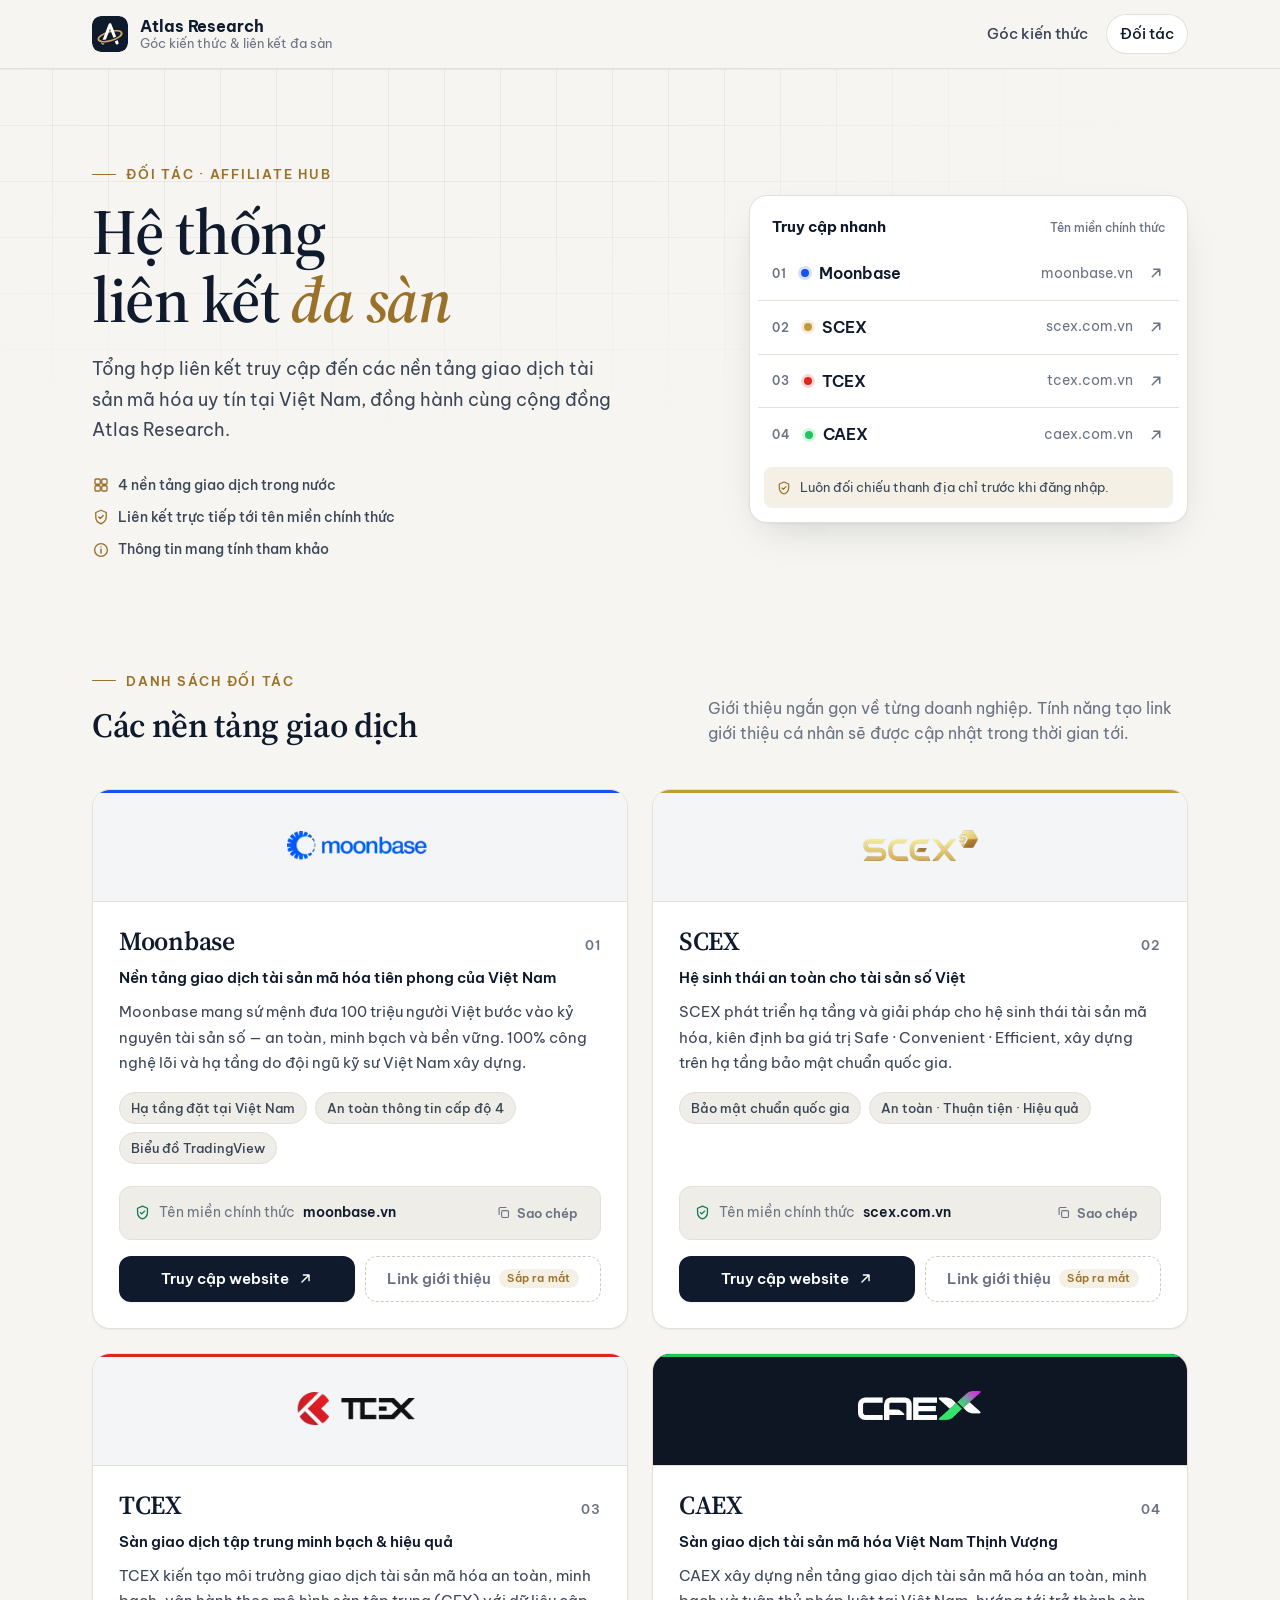
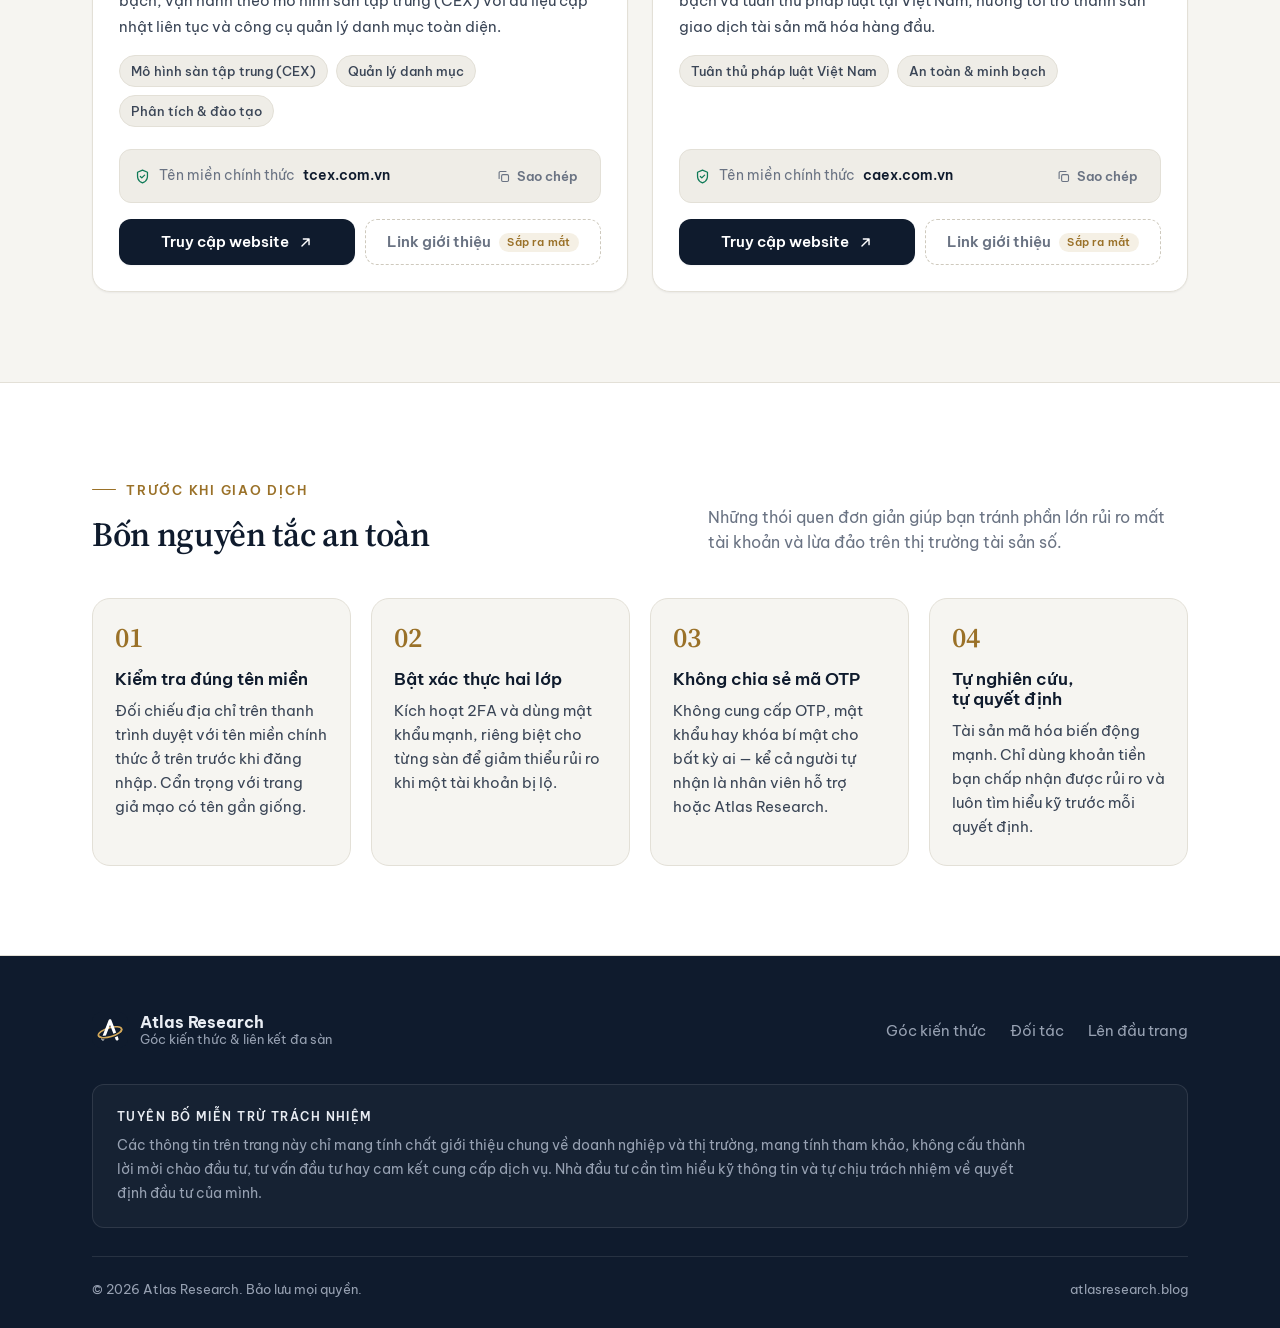
==== affiliate_hub/index.html @ 992273b6 "Thêm ảnh: logo, favicon, ảnh OG, logo đối tác" ====
<!DOCTYPE html>
<html lang="vi">
<head>
<meta charset="UTF-8">
<meta name="viewport" content="width=device-width, initial-scale=1">

<!-- ===================== SEO CƠ BẢN ===================== -->
<title>Hệ Thống Liên Kết Đa Sàn | Atlas Research</title>
<meta name="description" content="Tổng hợp liên kết truy cập chính thức đến các sàn giao dịch tài sản mã hóa uy tín tại Việt Nam: Moonbase, SCEX, TCEX, CAEX. Thông tin tổng hợp từ cộng đồng Atlas Research.">
<meta name="robots" content="index, follow">
<link rel="canonical" href="https://atlasresearch.blog/doi-tac/">
<meta name="theme-color" content="#F6F5F1" media="(prefers-color-scheme: light)">
<meta name="theme-color" content="#0B111B" media="(prefers-color-scheme: dark)">

<!-- ===================== ICON ===================== -->
<link rel="icon" href="img/logo.svg" type="image/svg+xml">
<link rel="icon" href="img/favicon-32.png" type="image/png" sizes="32x32">
<link rel="apple-touch-icon" href="img/apple-touch-icon.png">

<!-- ===================== OPEN GRAPH (Facebook / Zalo) ===================== -->
<meta property="og:type" content="website">
<meta property="og:site_name" content="Atlas Research">
<meta property="og:title" content="Hệ Thống Liên Kết Đa Sàn | Atlas Research">
<meta property="og:description" content="Tổng hợp liên kết truy cập chính thức đến các sàn giao dịch tài sản mã hóa uy tín tại Việt Nam: Moonbase, SCEX, TCEX, CAEX.">
<meta property="og:url" content="https://atlasresearch.blog/doi-tac/">
<meta property="og:image" content="https://atlasresearch.blog/doi-tac/img/og-cover.jpg">
<meta property="og:image:width" content="1200">
<meta property="og:image:height" content="630">
<meta property="og:image:alt" content="Atlas Research — Hệ thống liên kết đa sàn">
<meta property="og:locale" content="vi_VN">

<!-- ===================== TELEGRAM / TWITTER CARD ===================== -->
<meta name="twitter:card" content="summary_large_image">
<meta name="twitter:title" content="Hệ Thống Liên Kết Đa Sàn | Atlas Research">
<meta name="twitter:description" content="Tổng hợp liên kết truy cập chính thức đến các sàn giao dịch tài sản mã hóa uy tín tại Việt Nam.">
<meta name="twitter:image" content="https://atlasresearch.blog/doi-tac/img/og-cover.jpg">

<!-- ===================== FONT + CSS ===================== -->
<link rel="preconnect" href="https://fonts.googleapis.com">
<link rel="preconnect" href="https://fonts.gstatic.com" crossorigin>
<link rel="stylesheet" href="https://fonts.googleapis.com/css2?family=Be+Vietnam+Pro:wght@400;500;600;700&family=Source+Serif+4:ital,opsz,wght@0,8..60,600;1,8..60,600&display=swap">
<link rel="stylesheet" href="css/style.css?v=20261003">

<!-- ===================== DỮ LIỆU CÓ CẤU TRÚC (schema.org) ===================== -->
<script type="application/ld+json">
{
  "@context": "https://schema.org",
  "@type": "CollectionPage",
  "name": "Hệ Thống Liên Kết Đa Sàn",
  "url": "https://atlasresearch.blog/doi-tac/",
  "inLanguage": "vi-VN",
  "isPartOf": { "@type": "WebSite", "name": "Atlas Research", "url": "https://atlasresearch.blog/" },
  "mainEntity": {
    "@type": "ItemList",
    "itemListElement": [
      { "@type": "ListItem", "position": 1, "item": { "@type": "Organization", "name": "Moonbase", "url": "https://moonbase.vn/" } },
      { "@type": "ListItem", "position": 2, "item": { "@type": "Organization", "name": "SCEX", "url": "https://scex.com.vn/" } },
      { "@type": "ListItem", "position": 3, "item": { "@type": "Organization", "name": "TCEX", "url": "https://www.tcex.com.vn/" } },
      { "@type": "ListItem", "position": 4, "item": { "@type": "Organization", "name": "CAEX", "url": "https://www.caex.com.vn/" } }
    ]
  }
}
</script>
</head>
<body>

<!-- Biểu tượng dùng lại nhiều lần -->
<svg width="0" height="0" style="position:absolute" aria-hidden="true" focusable="false">
  <symbol id="i-external" viewBox="0 0 24 24"><path d="M7 17 17 7M9 7h8v8" fill="none" stroke="currentColor" stroke-width="2" stroke-linecap="round" stroke-linejoin="round"/></symbol>
  <symbol id="i-shield" viewBox="0 0 24 24"><path d="M12 3 5 6v5.5c0 4.3 3 8.1 7 9.5 4-1.4 7-5.2 7-9.5V6l-7-3Z" fill="none" stroke="currentColor" stroke-width="1.8" stroke-linejoin="round"/><path d="m9 12 2 2 4-4" fill="none" stroke="currentColor" stroke-width="1.8" stroke-linecap="round" stroke-linejoin="round"/></symbol>
  <symbol id="i-copy" viewBox="0 0 24 24"><rect x="9" y="9" width="11" height="11" rx="2" fill="none" stroke="currentColor" stroke-width="1.8"/><path d="M5 15V6a2 2 0 0 1 2-2h9" fill="none" stroke="currentColor" stroke-width="1.8" stroke-linecap="round"/></symbol>
  <symbol id="i-check" viewBox="0 0 24 24"><path d="m5 12.5 4.5 4.5L19 7.5" fill="none" stroke="currentColor" stroke-width="2" stroke-linecap="round" stroke-linejoin="round"/></symbol>
  <symbol id="i-grid" viewBox="0 0 24 24"><rect x="4" y="4" width="7" height="7" rx="1.5" fill="none" stroke="currentColor" stroke-width="1.8"/><rect x="13" y="4" width="7" height="7" rx="1.5" fill="none" stroke="currentColor" stroke-width="1.8"/><rect x="4" y="13" width="7" height="7" rx="1.5" fill="none" stroke="currentColor" stroke-width="1.8"/><rect x="13" y="13" width="7" height="7" rx="1.5" fill="none" stroke="currentColor" stroke-width="1.8"/></symbol>
  <symbol id="i-info" viewBox="0 0 24 24"><circle cx="12" cy="12" r="8.5" fill="none" stroke="currentColor" stroke-width="1.8"/><path d="M12 11v5M12 8h.01" fill="none" stroke="currentColor" stroke-width="2" stroke-linecap="round"/></symbol>
</svg>

<a class="skip-link" href="#noi-dung">Bỏ qua điều hướng</a>

<header class="site-header">
  <div class="container site-header__inner">
    <a class="brand" href="https://atlasresearch.blog/">
      <img class="brand__mark" src="img/logo.svg" alt="" width="36" height="36">
      <span class="brand__text">
        <span class="brand__name">Atlas Research</span>
        <span class="brand__tag">Góc kiến thức &amp; liên kết đa sàn</span>
      </span>
    </a>
    <nav class="site-nav" aria-label="Điều hướng chính">
      <a href="https://atlasresearch.blog/">Góc kiến thức</a>
      <a href="/doi-tac/" aria-current="page">Đối tác</a>
    </nav>
  </div>
</header>

<main id="noi-dung">

  <!-- ===================== HERO ===================== -->
  <section class="hero">
    <div class="container hero__grid">
      <div class="hero__copy">
        <p class="eyebrow">Đối tác · Affiliate Hub</p>
        <h1>Hệ thống liên&nbsp;kết <em>đa&nbsp;sàn</em></h1>
        <p class="lead">Tổng hợp liên kết truy cập đến các nền tảng giao dịch tài sản mã hóa uy tín tại Việt Nam, đồng hành cùng cộng đồng Atlas Research.</p>
        <ul class="hero__facts">
          <li><svg aria-hidden="true"><use href="#i-grid"/></svg>4 nền tảng giao dịch trong nước</li>
          <li><svg aria-hidden="true"><use href="#i-shield"/></svg>Liên kết trực tiếp tới tên miền chính thức</li>
          <li><svg aria-hidden="true"><use href="#i-info"/></svg>Thông tin mang tính tham khảo</li>
        </ul>
      </div>

      <aside class="quick" aria-labelledby="quick-title">
        <div class="quick__head">
          <h2 id="quick-title">Truy cập nhanh</h2>
          <span>Tên miền chính thức</span>
        </div>
        <ol class="quick__list">
          <li><a href="https://moonbase.vn/" target="_blank" rel="noopener sponsored" data-partner="moonbase" data-placement="quick" style="--brand:#1652F0">
            <span class="quick__num">01</span><span class="quick__name">Moonbase</span><span class="quick__domain">moonbase.vn</span>
            <svg class="quick__arrow" aria-hidden="true"><use href="#i-external"/></svg><span class="sr-only">(mở trong tab mới)</span>
          </a></li>
          <li><a href="https://scex.com.vn/" target="_blank" rel="noopener sponsored" data-partner="scex" data-placement="quick" style="--brand:#C29A3A">
            <span class="quick__num">02</span><span class="quick__name">SCEX</span><span class="quick__domain">scex.com.vn</span>
            <svg class="quick__arrow" aria-hidden="true"><use href="#i-external"/></svg><span class="sr-only">(mở trong tab mới)</span>
          </a></li>
          <li><a href="https://www.tcex.com.vn/" target="_blank" rel="noopener sponsored" data-partner="tcex" data-placement="quick" style="--brand:#E1251B">
            <span class="quick__num">03</span><span class="quick__name">TCEX</span><span class="quick__domain">tcex.com.vn</span>
            <svg class="quick__arrow" aria-hidden="true"><use href="#i-external"/></svg><span class="sr-only">(mở trong tab mới)</span>
          </a></li>
          <li><a href="https://www.caex.com.vn/" target="_blank" rel="noopener sponsored" data-partner="caex" data-placement="quick" style="--brand:#22C55E">
            <span class="quick__num">04</span><span class="quick__name">CAEX</span><span class="quick__domain">caex.com.vn</span>
            <svg class="quick__arrow" aria-hidden="true"><use href="#i-external"/></svg><span class="sr-only">(mở trong tab mới)</span>
          </a></li>
        </ol>
        <p class="quick__note"><svg aria-hidden="true"><use href="#i-shield"/></svg>Luôn đối chiếu thanh địa chỉ trước khi đăng nhập.</p>
      </aside>
    </div>
  </section>

  <!-- ===================== DANH SÁCH ĐỐI TÁC ===================== -->
  <section class="section" id="doi-tac" aria-labelledby="partners-title">
    <div class="container">
      <div class="section__head">
        <div>
          <p class="eyebrow">Danh sách đối tác</p>
          <h2 id="partners-title">Các nền tảng giao dịch</h2>
        </div>
        <p class="section__desc">Giới thiệu ngắn gọn về từng doanh nghiệp. Tính năng tạo link giới thiệu cá nhân sẽ được cập nhật trong thời gian tới.</p>
      </div>

      <div class="partners">

        <article class="partner" id="moonbase" style="--brand:#1652F0">
          <div class="partner__plate">
            <img src="img/partners/moonbase.png" alt="Logo Moonbase" width="224" height="69" loading="lazy">
          </div>
          <div class="partner__body">
            <div class="partner__head">
              <h3 class="partner__name">Moonbase</h3>
              <span class="partner__index" aria-hidden="true">01</span>
            </div>
            <p class="partner__tagline">Nền tảng giao dịch tài sản mã hóa tiên phong của Việt Nam</p>
            <p class="partner__desc">Moonbase mang sứ mệnh đưa 100 triệu người Việt bước vào kỷ nguyên tài sản số — an toàn, minh bạch và bền vững. 100% công nghệ lõi và hạ tầng do đội ngũ kỹ sư Việt Nam xây dựng.</p>
            <ul class="partner__tags" aria-label="Điểm nổi bật">
              <li>Hạ tầng đặt tại Việt Nam</li>
              <li>An toàn thông tin cấp độ 4</li>
              <li>Biểu đồ TradingView</li>
            </ul>
          </div>
          <div class="partner__domain">
            <svg aria-hidden="true"><use href="#i-shield"/></svg>
            <span class="partner__domain-label">Tên miền chính thức</span>
            <strong>moonbase.vn</strong>
            <button class="copy-btn" type="button" data-copy="https://moonbase.vn/" hidden>
              <svg class="copy-btn__icon" aria-hidden="true"><use href="#i-copy"/></svg><svg class="copy-btn__done" aria-hidden="true"><use href="#i-check"/></svg><span class="copy-btn__text" data-label aria-live="polite">Sao chép</span>
            </button>
          </div>
          <div class="partner__actions">
            <a class="btn btn--primary" href="https://moonbase.vn/" target="_blank" rel="noopener sponsored" data-partner="moonbase" data-placement="card">
              Truy cập website<svg aria-hidden="true"><use href="#i-external"/></svg><span class="sr-only">(mở trong tab mới)</span>
            </a>
            <span class="btn btn--soon" aria-disabled="true">Link giới thiệu<span class="badge">Sắp ra mắt</span></span>
          </div>
        </article>

        <article class="partner" id="scex" style="--brand:#C29A3A">
          <div class="partner__plate">
            <img src="img/partners/scex.png" alt="Logo SCEX" width="230" height="73" loading="lazy">
          </div>
          <div class="partner__body">
            <div class="partner__head">
              <h3 class="partner__name">SCEX</h3>
              <span class="partner__index" aria-hidden="true">02</span>
            </div>
            <p class="partner__tagline">Hệ sinh thái an toàn cho tài sản số Việt</p>
            <p class="partner__desc">SCEX phát triển hạ tầng và giải pháp cho hệ sinh thái tài sản mã hóa, kiên định ba giá trị Safe · Convenient · Efficient, xây dựng trên hạ tầng bảo mật chuẩn quốc gia.</p>
            <ul class="partner__tags" aria-label="Điểm nổi bật">
              <li>Bảo mật chuẩn quốc gia</li>
              <li>An toàn · Thuận tiện · Hiệu quả</li>
            </ul>
          </div>
          <div class="partner__domain">
            <svg aria-hidden="true"><use href="#i-shield"/></svg>
            <span class="partner__domain-label">Tên miền chính thức</span>
            <strong>scex.com.vn</strong>
            <button class="copy-btn" type="button" data-copy="https://scex.com.vn/" hidden>
              <svg class="copy-btn__icon" aria-hidden="true"><use href="#i-copy"/></svg><svg class="copy-btn__done" aria-hidden="true"><use href="#i-check"/></svg><span class="copy-btn__text" data-label aria-live="polite">Sao chép</span>
            </button>
          </div>
          <div class="partner__actions">
            <a class="btn btn--primary" href="https://scex.com.vn/" target="_blank" rel="noopener sponsored" data-partner="scex" data-placement="card">
              Truy cập website<svg aria-hidden="true"><use href="#i-external"/></svg><span class="sr-only">(mở trong tab mới)</span>
            </a>
            <span class="btn btn--soon" aria-disabled="true">Link giới thiệu<span class="badge">Sắp ra mắt</span></span>
          </div>
        </article>

        <article class="partner" id="tcex" style="--brand:#E1251B">
          <div class="partner__plate">
            <img src="img/partners/tcex.png" alt="Logo TCEX" width="205" height="66" loading="lazy">
          </div>
          <div class="partner__body">
            <div class="partner__head">
              <h3 class="partner__name">TCEX</h3>
              <span class="partner__index" aria-hidden="true">03</span>
            </div>
            <p class="partner__tagline">Sàn giao dịch tập trung minh bạch &amp; hiệu quả</p>
            <p class="partner__desc">TCEX kiến tạo môi trường giao dịch tài sản mã hóa an toàn, minh bạch, vận hành theo mô hình sàn tập trung (CEX) với dữ liệu cập nhật liên tục và công cụ quản lý danh mục toàn diện.</p>
            <ul class="partner__tags" aria-label="Điểm nổi bật">
              <li>Mô hình sàn tập trung (CEX)</li>
              <li>Quản lý danh mục</li>
              <li>Phân tích &amp; đào tạo</li>
            </ul>
          </div>
          <div class="partner__domain">
            <svg aria-hidden="true"><use href="#i-shield"/></svg>
            <span class="partner__domain-label">Tên miền chính thức</span>
            <strong>tcex.com.vn</strong>
            <button class="copy-btn" type="button" data-copy="https://www.tcex.com.vn/" hidden>
              <svg class="copy-btn__icon" aria-hidden="true"><use href="#i-copy"/></svg><svg class="copy-btn__done" aria-hidden="true"><use href="#i-check"/></svg><span class="copy-btn__text" data-label aria-live="polite">Sao chép</span>
            </button>
          </div>
          <div class="partner__actions">
            <a class="btn btn--primary" href="https://www.tcex.com.vn/" target="_blank" rel="noopener sponsored" data-partner="tcex" data-placement="card">
              Truy cập website<svg aria-hidden="true"><use href="#i-external"/></svg><span class="sr-only">(mở trong tab mới)</span>
            </a>
            <span class="btn btn--soon" aria-disabled="true">Link giới thiệu<span class="badge">Sắp ra mắt</span></span>
          </div>
        </article>

        <article class="partner" id="caex" style="--brand:#22C55E">
          <div class="partner__plate partner__plate--dark">
            <img src="img/partners/caex.png" alt="Logo CAEX" width="285" height="96" loading="lazy">
          </div>
          <div class="partner__body">
            <div class="partner__head">
              <h3 class="partner__name">CAEX</h3>
              <span class="partner__index" aria-hidden="true">04</span>
            </div>
            <p class="partner__tagline">Sàn giao dịch tài sản mã hóa Việt Nam Thịnh Vượng</p>
            <p class="partner__desc">CAEX xây dựng nền tảng giao dịch tài sản mã hóa an toàn, minh bạch và tuân thủ pháp luật tại Việt Nam, hướng tới trở thành sàn giao dịch tài sản mã hóa hàng đầu.</p>
            <ul class="partner__tags" aria-label="Điểm nổi bật">
              <li>Tuân thủ pháp luật Việt Nam</li>
              <li>An toàn &amp; minh bạch</li>
            </ul>
          </div>
          <div class="partner__domain">
            <svg aria-hidden="true"><use href="#i-shield"/></svg>
            <span class="partner__domain-label">Tên miền chính thức</span>
            <strong>caex.com.vn</strong>
            <button class="copy-btn" type="button" data-copy="https://www.caex.com.vn/" hidden>
              <svg class="copy-btn__icon" aria-hidden="true"><use href="#i-copy"/></svg><svg class="copy-btn__done" aria-hidden="true"><use href="#i-check"/></svg><span class="copy-btn__text" data-label aria-live="polite">Sao chép</span>
            </button>
          </div>
          <div class="partner__actions">
            <a class="btn btn--primary" href="https://www.caex.com.vn/" target="_blank" rel="noopener sponsored" data-partner="caex" data-placement="card">
              Truy cập website<svg aria-hidden="true"><use href="#i-external"/></svg><span class="sr-only">(mở trong tab mới)</span>
            </a>
            <span class="btn btn--soon" aria-disabled="true">Link giới thiệu<span class="badge">Sắp ra mắt</span></span>
          </div>
        </article>

      </div>
    </div>
  </section>

  <!-- ===================== LƯU Ý AN TOÀN ===================== -->
  <section class="section section--band" aria-labelledby="safety-title">
    <div class="container">
      <div class="section__head">
        <div>
          <p class="eyebrow">Trước khi giao dịch</p>
          <h2 id="safety-title">Bốn nguyên tắc an toàn</h2>
        </div>
        <p class="section__desc">Những thói quen đơn giản giúp bạn tránh phần lớn rủi ro mất tài khoản và lừa đảo trên thị trường tài sản số.</p>
      </div>
      <ol class="tips">
        <li class="tip">
          <span class="tip__num">01</span>
          <h3>Kiểm tra đúng tên miền</h3>
          <p>Đối chiếu địa chỉ trên thanh trình duyệt với tên miền chính thức ở trên trước khi đăng nhập. Cẩn trọng với trang giả mạo có tên gần giống.</p>
        </li>
        <li class="tip">
          <span class="tip__num">02</span>
          <h3>Bật xác thực hai lớp</h3>
          <p>Kích hoạt 2FA và dùng mật khẩu mạnh, riêng biệt cho từng sàn để giảm thiểu rủi ro khi một tài khoản bị lộ.</p>
        </li>
        <li class="tip">
          <span class="tip__num">03</span>
          <h3>Không chia sẻ mã OTP</h3>
          <p>Không cung cấp OTP, mật khẩu hay khóa bí mật cho bất kỳ ai — kể cả người tự nhận là nhân viên hỗ trợ hoặc Atlas Research.</p>
        </li>
        <li class="tip">
          <span class="tip__num">04</span>
          <h3>Tự nghiên cứu, tự quyết định</h3>
          <p>Tài sản mã hóa biến động mạnh. Chỉ dùng khoản tiền bạn chấp nhận được rủi ro và luôn tìm hiểu kỹ trước mỗi quyết định.</p>
        </li>
      </ol>
    </div>
  </section>

</main>

<!-- ===================== FOOTER ===================== -->
<footer class="site-footer">
  <div class="container">
    <div class="site-footer__top">
      <a class="brand brand--footer" href="https://atlasresearch.blog/">
        <img class="brand__mark" src="img/logo.svg" alt="" width="36" height="36">
        <span class="brand__text">
          <span class="brand__name">Atlas Research</span>
          <span class="brand__tag">Góc kiến thức &amp; liên kết đa sàn</span>
        </span>
      </a>
      <nav class="site-footer__nav" aria-label="Liên kết chân trang">
        <a href="https://atlasresearch.blog/">Góc kiến thức</a>
        <a href="/doi-tac/">Đối tác</a>
        <a href="#noi-dung">Lên đầu trang</a>
      </nav>
    </div>

    <div class="disclaimer">
      <p class="disclaimer__title">Tuyên bố miễn trừ trách nhiệm</p>
      <p>Các thông tin trên trang này chỉ mang tính chất giới thiệu chung về doanh nghiệp và thị trường, mang tính tham khảo, không cấu thành lời mời chào đầu tư, tư vấn đầu tư hay cam kết cung cấp dịch vụ. Nhà đầu tư cần tìm hiểu kỹ thông tin và tự chịu trách nhiệm về quyết định đầu tư của mình.</p>
    </div>

    <div class="site-footer__bottom">
      <span>© <span data-year>2026</span> Atlas Research. Bảo lưu mọi quyền.</span>
      <span>atlasresearch.blog</span>
    </div>
  </div>
</footer>

<script src="js/main.js?v=20261003" defer></script>
</body>
</html>
---- affiliate_hub/css/style.css ----
/* =============================================================================
   ATLAS RESEARCH — Affiliate Hub stylesheet
   File đích: /var/www/atlasresearch.blog/affiliate_hub/css/style.css
   -----------------------------------------------------------------------------
   1. Design tokens (sáng / tối)      5. Hero + Truy cập nhanh
   2. Nền tảng (reset, typography)    6. Thẻ đối tác
   3. Tiện ích (container, sr-only)   7. Lưu ý an toàn
   4. Header                          8. Footer
   ============================================================================= */

/* 1. DESIGN TOKENS ========================================================== */
:root{
  color-scheme:light dark;

  --bg:#F6F5F1;
  --bg-elev:#FFFFFF;
  --bg-sunk:#EFEDE7;
  --header-bg:rgba(246,245,241,.86);

  --ink:#0F1B2D;
  --ink-2:#3A4556;
  --muted:#6A7383;
  --line:#E3E0D7;
  --line-strong:#CEC9BD;

  --accent:#1D4ED8;
  --brass:#9A7128;
  --brass-soft:rgba(169,128,47,.12);
  --ok:#0E7A57;

  --plate-light:#F4F5F7;
  --plate-dark:#0E1624;

  --btn-bg:#0F1B2D;
  --btn-bg-hover:#22324B;
  --btn-ink:#FFFFFF;

  --footer-bg:#0F1B2D;
  --footer-ink:#E9EDF3;
  --footer-muted:#97A1B2;
  --footer-line:rgba(255,255,255,.1);

  --grid-line:rgba(15,27,45,.055);

  --shadow-sm:0 1px 2px rgba(15,27,45,.05);
  --shadow-md:0 1px 2px rgba(15,27,45,.04),0 16px 40px -18px rgba(15,27,45,.22);

  --radius-lg:18px;
  --radius-md:12px;
  --radius-sm:8px;

  --font-sans:"Be Vietnam Pro","Segoe UI",system-ui,-apple-system,Roboto,"Helvetica Neue",Arial,sans-serif;
  --font-serif:"Source Serif 4",Georgia,Cambria,"Times New Roman",serif;

  --container:1160px;
  --gutter:clamp(16px,4vw,32px);
}

@media (prefers-color-scheme:dark){
  :root{
    --bg:#0B111B;
    --bg-elev:#111A28;
    --bg-sunk:#0E1622;
    --header-bg:rgba(11,17,27,.82);

    --ink:#EEF1F6;
    --ink-2:#B9C2D0;
    --muted:#8792A4;
    --line:#1F2A3B;
    --line-strong:#2C3A50;

    --accent:#8AA8FF;
    --brass:#D6AE62;
    --brass-soft:rgba(214,174,98,.12);
    --ok:#4CC79A;

    --plate-light:#E9ECF1;
    --plate-dark:#070C14;

    --btn-bg:#EEF1F6;
    --btn-bg-hover:#FFFFFF;
    --btn-ink:#0B111B;

    --footer-bg:#070B12;
    --footer-line:rgba(255,255,255,.08);

    --grid-line:rgba(255,255,255,.035);

    --shadow-sm:0 1px 2px rgba(0,0,0,.3);
    --shadow-md:0 1px 2px rgba(0,0,0,.3),0 18px 44px -20px rgba(0,0,0,.7);
  }
}

/* 2. NỀN TẢNG =============================================================== */
*,*::before,*::after{box-sizing:border-box;}
*{margin:0;padding:0;}
html{
  scroll-behavior:smooth;
  scroll-padding-top:84px;
  -webkit-text-size-adjust:100%;
  text-size-adjust:100%;
}
body{
  font-family:var(--font-sans);
  font-size:16px;
  line-height:1.6;
  color:var(--ink);
  background:var(--bg);
  min-height:100vh;
  overflow-x:hidden;
  -webkit-font-smoothing:antialiased;
  -moz-osx-font-smoothing:grayscale;
  text-rendering:optimizeLegibility;
}
img,svg{display:block;max-width:100%;}
a{color:inherit;text-decoration:none;}
button{font:inherit;color:inherit;background:none;border:0;cursor:pointer;}
ul,ol{list-style:none;}

h1,h2,h3{color:var(--ink);font-weight:600;line-height:1.2;text-wrap:balance;}
h2{font-family:var(--font-serif);font-size:clamp(26px,3vw,34px);letter-spacing:-.01em;}
p{text-wrap:pretty;}

:focus-visible{outline:2px solid var(--accent);outline-offset:3px;border-radius:6px;}

/* 3. TIỆN ÍCH =============================================================== */
.container{width:100%;max-width:var(--container);margin-inline:auto;padding-inline:var(--gutter);}

.sr-only{
  position:absolute!important;width:1px;height:1px;padding:0;margin:-1px;
  overflow:hidden;clip:rect(0 0 0 0);white-space:nowrap;border:0;
}

.skip-link{
  position:absolute;left:16px;top:-60px;z-index:100;
  background:var(--btn-bg);color:var(--btn-ink);
  padding:10px 16px;border-radius:var(--radius-sm);font-weight:600;font-size:14px;
  transition:top .2s ease;
}
.skip-link:focus{top:12px;}

.eyebrow{
  display:inline-flex;align-items:center;gap:10px;
  font-size:12.5px;font-weight:600;letter-spacing:.14em;text-transform:uppercase;
  color:var(--brass);margin-bottom:14px;
}
.eyebrow::before{content:"";width:24px;height:1.5px;background:currentColor;border-radius:2px;}

/* 4. HEADER ================================================================= */
.site-header{
  position:sticky;top:0;z-index:50;
  background:var(--header-bg);
  -webkit-backdrop-filter:saturate(160%) blur(14px);
  backdrop-filter:saturate(160%) blur(14px);
  border-bottom:1px solid var(--line);
}
.site-header__inner{display:flex;align-items:center;justify-content:space-between;gap:16px;height:68px;}

.brand{display:flex;align-items:center;gap:12px;min-width:0;}
.brand__mark{width:36px;height:36px;flex-shrink:0;border-radius:9px;}
.brand__text{display:flex;flex-direction:column;min-width:0;line-height:1.25;}
.brand__name{font-weight:700;font-size:15.5px;letter-spacing:-.005em;}
.brand__tag{font-size:12.5px;color:var(--muted);white-space:nowrap;overflow:hidden;text-overflow:ellipsis;}

.site-nav{display:flex;align-items:center;gap:4px;}
.site-nav a{
  font-size:14.5px;font-weight:500;color:var(--ink-2);
  padding:8px 14px;border-radius:999px;
  transition:color .2s ease,background-color .2s ease;
}
.site-nav a:hover{color:var(--ink);background:var(--bg-sunk);}
.site-nav a[aria-current="page"]{color:var(--ink);background:var(--bg-elev);box-shadow:inset 0 0 0 1px var(--line);}

/* 5. HERO + TRUY CẬP NHANH ================================================== */
.hero{position:relative;padding:clamp(48px,7vw,88px) 0 clamp(40px,5vw,64px);isolation:isolate;}
.hero::before{
  content:"";position:absolute;inset:0;z-index:-1;
  background-image:
    linear-gradient(var(--grid-line) 1px,transparent 1px),
    linear-gradient(90deg,var(--grid-line) 1px,transparent 1px);
  background-size:56px 56px;
  background-position:center top;
  -webkit-mask-image:radial-gradient(ellipse 80% 90% at 30% 0%,#000 30%,transparent 75%);
  mask-image:radial-gradient(ellipse 80% 90% at 30% 0%,#000 30%,transparent 75%);
}
.hero__grid{display:grid;grid-template-columns:minmax(0,1.15fr) minmax(0,.85fr);gap:clamp(32px,5vw,72px);align-items:center;}

.hero h1{
  font-family:var(--font-serif);
  font-size:clamp(38px,5.6vw,64px);
  line-height:1.06;letter-spacing:-.02em;font-weight:600;
  margin-bottom:20px;
}
.hero h1 em{font-style:italic;color:var(--brass);}
.lead{font-size:clamp(16px,1.6vw,18px);color:var(--ink-2);max-width:560px;line-height:1.7;}

.hero__facts{display:flex;flex-direction:column;gap:10px;margin-top:28px;}
.hero__facts li{display:flex;align-items:center;gap:8px;font-size:14px;font-weight:500;color:var(--ink-2);}
.hero__facts svg{width:18px;height:18px;color:var(--brass);flex-shrink:0;}

.quick{
  background:var(--bg-elev);border:1px solid var(--line);border-radius:var(--radius-lg);
  box-shadow:var(--shadow-md);padding:8px;
}
.quick__head{display:flex;align-items:baseline;justify-content:space-between;gap:12px;padding:14px 14px 10px;}
.quick__head h2{font-family:var(--font-sans);font-size:15px;font-weight:700;letter-spacing:0;}
.quick__head span{font-size:12px;color:var(--muted);font-weight:500;}

.quick__list{counter-reset:none;}
.quick__list li + li{border-top:1px solid var(--line);}
.quick__list a{
  display:grid;grid-template-columns:auto auto 1fr auto;align-items:center;gap:14px;
  padding:14px;border-radius:var(--radius-md);
  transition:background-color .2s ease;
}
.quick__list li + li a{border-top-left-radius:0;border-top-right-radius:0;}
.quick__list a:hover{background:var(--bg-sunk);}
.quick__num{font-size:12px;font-weight:600;color:var(--muted);font-variant-numeric:tabular-nums;letter-spacing:.06em;}
.quick__name{display:flex;align-items:center;gap:10px;font-weight:600;font-size:15.5px;}
.quick__name::before{content:"";width:8px;height:8px;border-radius:50%;background:var(--brand);box-shadow:0 0 0 3px color-mix(in srgb,var(--brand) 18%,transparent);}
.quick__domain{justify-self:end;font-size:13.5px;color:var(--muted);font-variant-numeric:tabular-nums;}
.quick__arrow{width:18px;height:18px;color:var(--muted);transition:transform .2s ease,color .2s ease;}
.quick__list a:hover .quick__arrow{color:var(--ink);transform:translate(2px,-2px);}
.quick__note{
  display:flex;align-items:center;gap:8px;margin:6px;padding:10px 12px;
  border-radius:var(--radius-sm);background:var(--brass-soft);
  font-size:13px;color:var(--ink-2);
}
.quick__note svg{width:16px;height:16px;color:var(--brass);flex-shrink:0;}

/* 6. THẺ ĐỐI TÁC ============================================================ */
.section{padding:clamp(56px,7vw,96px) 0;}
.hero + .section{padding-top:clamp(16px,3vw,40px);}
.section--band{background:var(--bg-elev);border-block:1px solid var(--line);}
.section__head{
  display:grid;grid-template-columns:minmax(0,1fr) minmax(0,1fr);gap:16px 48px;align-items:end;
  margin-bottom:clamp(28px,4vw,44px);
}
.section__desc{color:var(--muted);font-size:15.5px;max-width:480px;justify-self:end;}

.partners{display:grid;grid-template-columns:repeat(2,minmax(0,1fr));gap:24px;}

.partner{
  position:relative;display:flex;flex-direction:column;
  background:var(--bg-elev);border:1px solid var(--line);border-radius:var(--radius-lg);
  box-shadow:var(--shadow-sm);overflow:hidden;
  transition:box-shadow .3s ease,border-color .3s ease,transform .3s ease;
}
.partner::before{content:"";position:absolute;inset:0 0 auto;height:3px;background:var(--brand);z-index:1;}
.partner:hover{box-shadow:var(--shadow-md);border-color:var(--line-strong);transform:translateY(-3px);}

.partner__plate{
  display:grid;place-items:center;height:112px;
  background:var(--plate-light);border-bottom:1px solid var(--line);
}
.partner__plate--dark{background:var(--plate-dark);}
.partner__plate img{height:56px;width:auto;max-width:72%;object-fit:contain;}

.partner__body{display:flex;flex-direction:column;gap:10px;flex:1;padding:24px 26px 0;}
.partner__head{display:flex;align-items:baseline;justify-content:space-between;gap:12px;}
.partner__name{font-family:var(--font-serif);font-size:26px;letter-spacing:-.01em;}
.partner__index{font-size:13px;font-weight:600;color:var(--muted);font-variant-numeric:tabular-nums;letter-spacing:.08em;}
.partner__tagline{font-size:15px;font-weight:600;color:var(--ink);line-height:1.45;}
.partner__desc{font-size:15px;color:var(--ink-2);line-height:1.7;}

.partner__tags{display:flex;flex-wrap:wrap;gap:8px;margin-top:6px;}
.partner__tags li{
  font-size:12.5px;font-weight:500;color:var(--ink-2);
  padding:5px 11px;border-radius:999px;
  background:var(--bg-sunk);border:1px solid var(--line);
}

.partner__domain{
  display:flex;align-items:center;gap:8px;flex-wrap:wrap;
  margin:22px 26px 0;padding:11px 12px 11px 14px;
  border-radius:var(--radius-md);background:var(--bg-sunk);border:1px solid var(--line);
  font-size:13.5px;
}
.partner__domain > svg{width:17px;height:17px;color:var(--ok);flex-shrink:0;}
.partner__domain-label{color:var(--muted);}
.partner__domain strong{font-weight:600;color:var(--ink);font-variant-numeric:tabular-nums;}

.copy-btn{
  display:inline-flex;align-items:center;gap:6px;margin-left:auto;
  font-size:12.5px;font-weight:600;color:var(--muted);
  padding:5px 10px;border-radius:var(--radius-sm);
  transition:color .2s ease,background-color .2s ease;
}
.copy-btn[hidden]{display:none;}
.copy-btn svg{width:15px;height:15px;}
.copy-btn:hover{color:var(--ink);background:var(--bg-elev);}
.copy-btn.is-done{color:var(--ok);}
.copy-btn__done,.copy-btn.is-done .copy-btn__icon{display:none;}
.copy-btn.is-done .copy-btn__done{display:block;}

.partner__actions{display:flex;flex-wrap:wrap;gap:10px;padding:16px 26px 26px;}

.btn{
  display:inline-flex;align-items:center;justify-content:center;gap:8px;
  min-height:46px;padding:0 20px;border-radius:var(--radius-md);
  font-size:14.5px;font-weight:600;line-height:1.2;text-align:center;white-space:nowrap;
  border:1px solid transparent;
  transition:background-color .2s ease,color .2s ease,border-color .2s ease,box-shadow .2s ease;
}
.btn svg{width:17px;height:17px;transition:transform .2s ease;}
.btn--primary{flex:1 1 180px;background:var(--btn-bg);color:var(--btn-ink);box-shadow:var(--shadow-sm);}
.btn--primary:hover{background:var(--btn-bg-hover);}
.btn--primary:hover svg{transform:translate(2px,-2px);}
.btn--primary:active{transform:translateY(1px);}
.btn--secondary{
  flex:1 1 180px;color:var(--ink);background:var(--bg-elev);
  border-color:var(--line-strong);
}
.btn--secondary:hover{background:var(--bg-sunk);border-color:var(--muted);}
.btn--secondary:hover svg{transform:translate(2px,-2px);}
.btn--soon{
  flex:1 1 180px;color:var(--muted);background:transparent;
  border:1px dashed var(--line-strong);cursor:not-allowed;user-select:none;
}
.badge{
  font-size:11px;font-weight:600;letter-spacing:.02em;
  color:var(--brass);background:var(--brass-soft);
  padding:3px 8px;border-radius:999px;
}

/* 7. LƯU Ý AN TOÀN ========================================================== */
.tips{display:grid;grid-template-columns:repeat(4,minmax(0,1fr));gap:20px;}
.tip{
  display:flex;flex-direction:column;gap:10px;
  padding:24px 22px 26px;border-radius:var(--radius-lg);
  background:var(--bg);border:1px solid var(--line);
}
.tip__num{
  font-family:var(--font-serif);font-size:28px;font-weight:600;line-height:1;
  color:var(--brass);font-variant-numeric:lining-nums tabular-nums;margin-bottom:8px;
}
.tip h3{font-size:16.5px;font-weight:600;}
.tip p{font-size:14.5px;color:var(--ink-2);line-height:1.65;}

/* 8. FOOTER ================================================================= */
.site-footer{background:var(--footer-bg);color:var(--footer-ink);padding:56px 0 28px;}
.site-footer__top{display:flex;align-items:center;justify-content:space-between;gap:24px;flex-wrap:wrap;}
.brand--footer .brand__tag{color:var(--footer-muted);}
.site-footer__nav{display:flex;flex-wrap:wrap;gap:6px 24px;}
.site-footer__nav a{font-size:14.5px;color:var(--footer-muted);transition:color .2s ease;}
.site-footer__nav a:hover{color:var(--footer-ink);}

.disclaimer{
  margin-top:36px;padding:22px 24px;
  border:1px solid var(--footer-line);border-radius:var(--radius-md);
  background:rgba(255,255,255,.03);
}
.disclaimer__title{
  font-size:12px;font-weight:600;letter-spacing:.12em;text-transform:uppercase;
  color:var(--footer-ink);margin-bottom:8px;
}
.disclaimer p:not(.disclaimer__title){font-size:13.5px;line-height:1.75;color:var(--footer-muted);max-width:920px;}

.site-footer__bottom{
  display:flex;justify-content:space-between;gap:12px;flex-wrap:wrap;
  margin-top:28px;padding-top:22px;border-top:1px solid var(--footer-line);
  font-size:13px;color:var(--footer-muted);
}
.site-footer :focus-visible{outline-color:#8AA8FF;}

/* RESPONSIVE ================================================================ */
@media (max-width:1024px){
  .tips{grid-template-columns:repeat(2,minmax(0,1fr));}
}

@media (max-width:900px){
  .hero__grid{grid-template-columns:minmax(0,1fr);}
  .quick{max-width:560px;}
  .section__head{grid-template-columns:minmax(0,1fr);}
  .section__desc{justify-self:start;}
  .partners{grid-template-columns:minmax(0,1fr);}
}

@media (max-width:560px){
  .site-header__inner{height:60px;}
  .brand__tag{display:none;}
  .site-nav a{padding:7px 12px;font-size:14px;}
  .site-nav a[aria-current="page"]{display:none;}

  .quick__list a{grid-template-columns:auto 1fr auto;gap:12px;}
  .quick__domain{grid-column:2;grid-row:2;justify-self:start;margin-top:-8px;padding-left:18px;}
  .quick__arrow{grid-column:3;grid-row:1 / span 2;}

  .partner__plate{height:96px;}
  .partner__plate img{height:48px;}
  .partner__body{padding:20px 20px 0;}
  .partner__domain{margin:20px 20px 0;flex-wrap:nowrap;}
  .copy-btn{padding:6px;}
  .copy-btn svg{width:17px;height:17px;}
  .copy-btn__text{position:absolute;width:1px;height:1px;overflow:hidden;clip:rect(0 0 0 0);white-space:nowrap;}
  .partner__actions{padding:14px 20px 20px;}
  .btn{flex-basis:100%;}

  .tips{grid-template-columns:minmax(0,1fr);}
  .site-footer__top{flex-direction:column;align-items:flex-start;}
}

@media (prefers-reduced-motion:reduce){
  html{scroll-behavior:auto;}
  *,*::before,*::after{transition:none!important;animation:none!important;}
}

@media print{
  .site-header,.quick,.partner__actions,.copy-btn,.skip-link{display:none!important;}
  body{background:#fff;color:#000;}
  .partner{break-inside:avoid;box-shadow:none;}
  .site-footer{background:none;color:#000;}
}
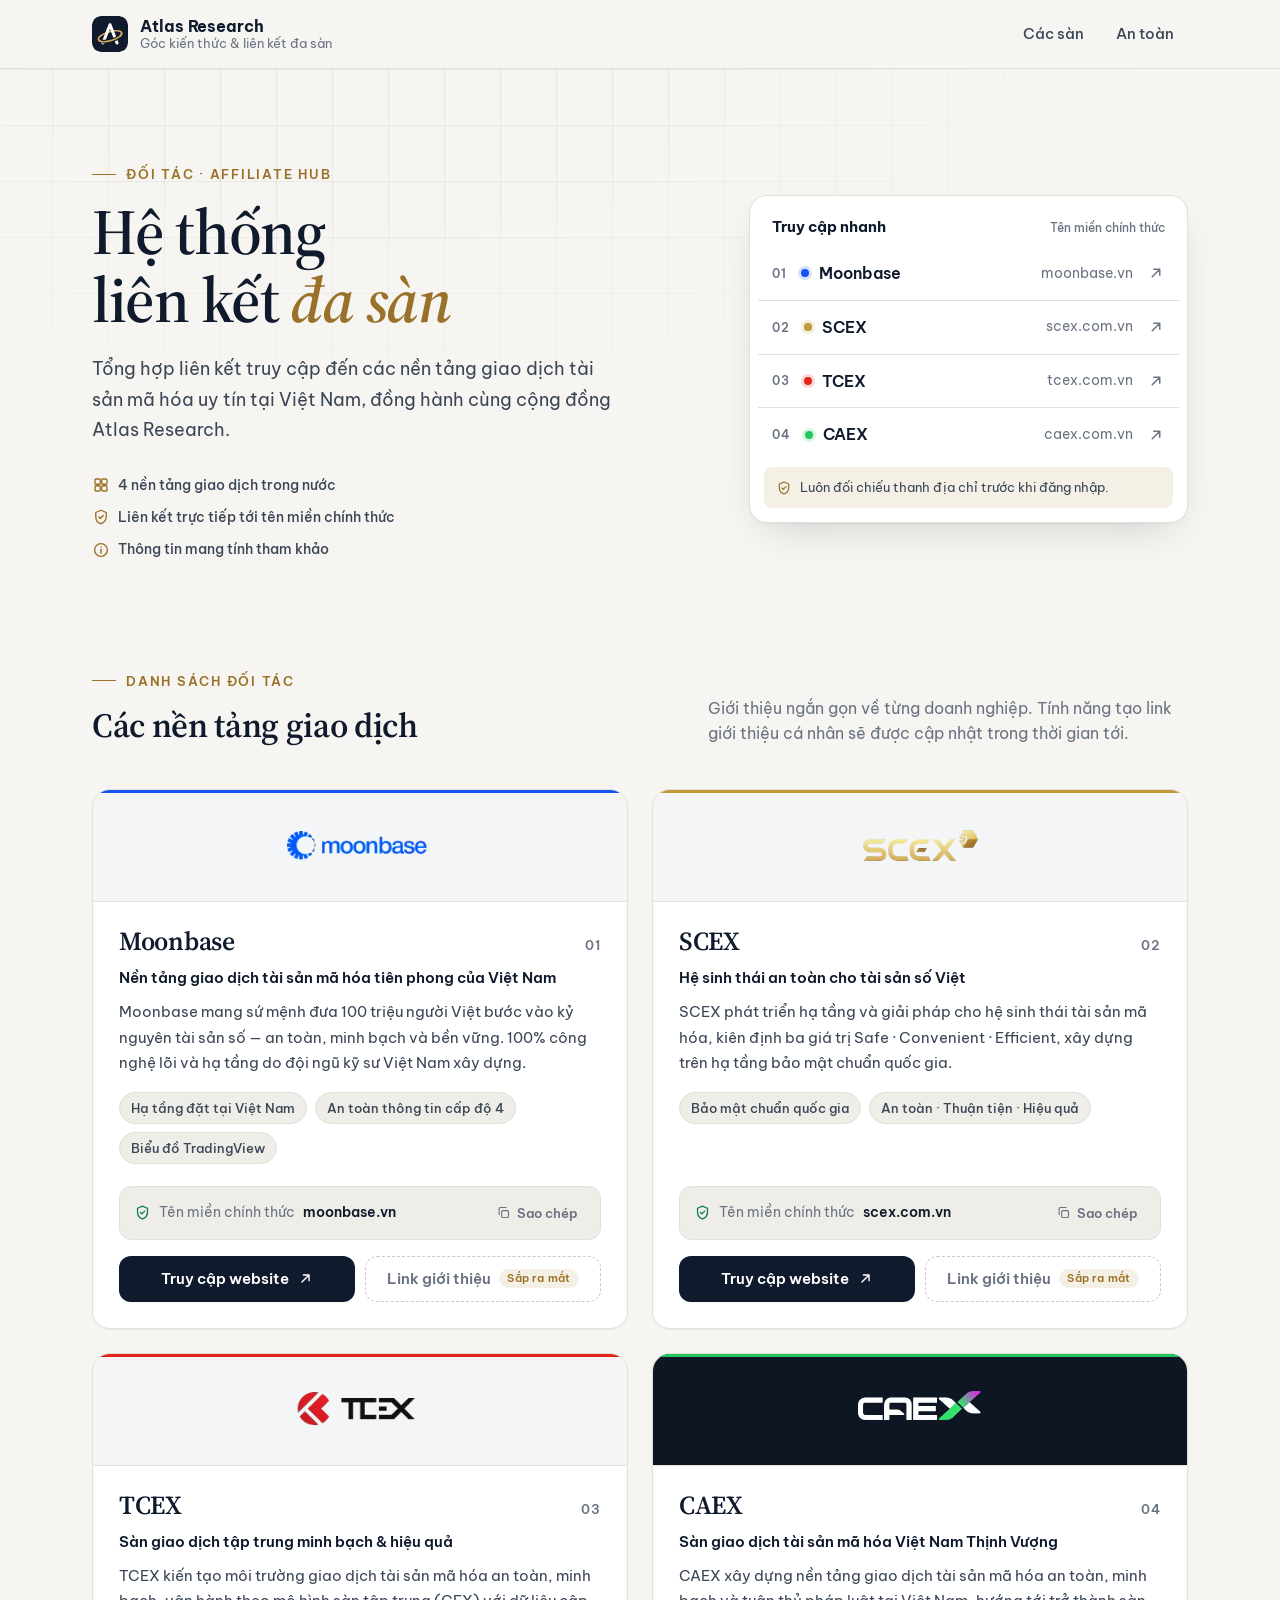
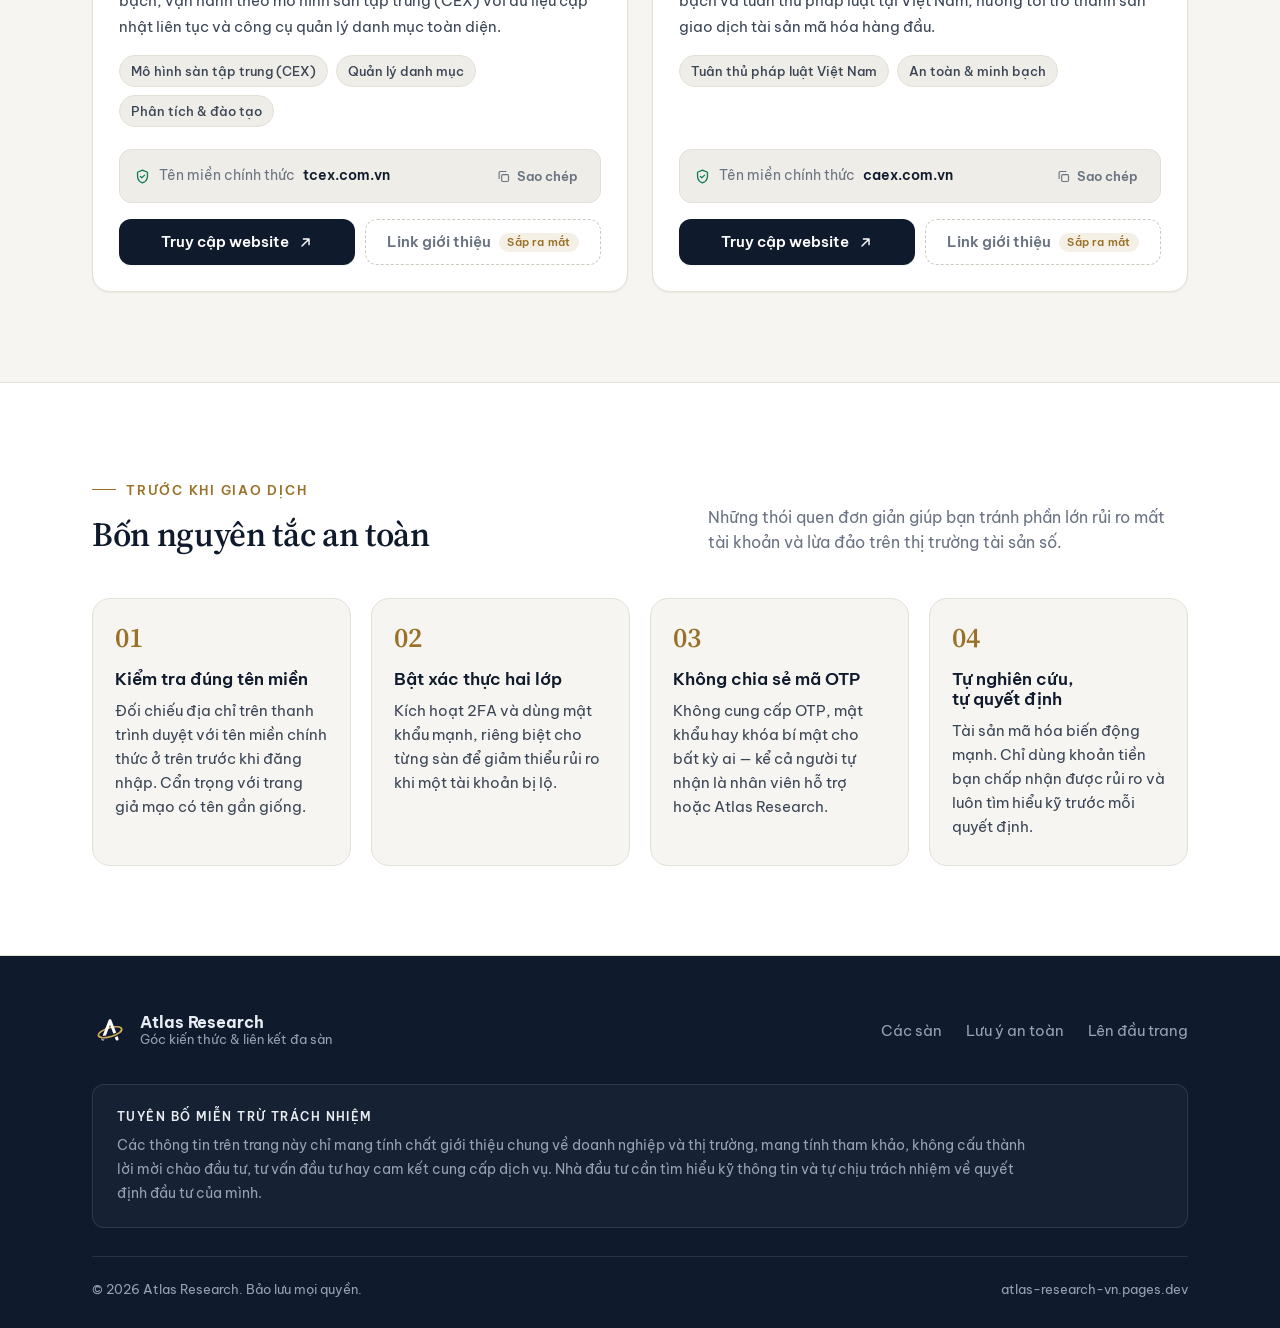
==== commit 17e57c0f: "Chuyển sang địa chỉ atlas-research-vn.pages.dev" ====
--- a/affiliate_hub/index.html
+++ b/affiliate_hub/index.html
@@ -8,7 +8,7 @@
 <title>Hệ Thống Liên Kết Đa Sàn | Atlas Research</title>
 <meta name="description" content="Tổng hợp liên kết truy cập chính thức đến các sàn giao dịch tài sản mã hóa uy tín tại Việt Nam: Moonbase, SCEX, TCEX, CAEX. Thông tin tổng hợp từ cộng đồng Atlas Research.">
 <meta name="robots" content="index, follow">
-<link rel="canonical" href="https://atlasresearch.blog/doi-tac/">
+<link rel="canonical" href="https://atlas-research-vn.pages.dev/">
 <meta name="theme-color" content="#F6F5F1" media="(prefers-color-scheme: light)">
 <meta name="theme-color" content="#0B111B" media="(prefers-color-scheme: dark)">
 
@@ -22,8 +22,8 @@
 <meta property="og:site_name" content="Atlas Research">
 <meta property="og:title" content="Hệ Thống Liên Kết Đa Sàn | Atlas Research">
 <meta property="og:description" content="Tổng hợp liên kết truy cập chính thức đến các sàn giao dịch tài sản mã hóa uy tín tại Việt Nam: Moonbase, SCEX, TCEX, CAEX.">
-<meta property="og:url" content="https://atlasresearch.blog/doi-tac/">
-<meta property="og:image" content="https://atlasresearch.blog/doi-tac/img/og-cover.jpg">
+<meta property="og:url" content="https://atlas-research-vn.pages.dev/">
+<meta property="og:image" content="https://atlas-research-vn.pages.dev/img/og-cover.jpg">
 <meta property="og:image:width" content="1200">
 <meta property="og:image:height" content="630">
 <meta property="og:image:alt" content="Atlas Research — Hệ thống liên kết đa sàn">
@@ -33,7 +33,7 @@
 <meta name="twitter:card" content="summary_large_image">
 <meta name="twitter:title" content="Hệ Thống Liên Kết Đa Sàn | Atlas Research">
 <meta name="twitter:description" content="Tổng hợp liên kết truy cập chính thức đến các sàn giao dịch tài sản mã hóa uy tín tại Việt Nam.">
-<meta name="twitter:image" content="https://atlasresearch.blog/doi-tac/img/og-cover.jpg">
+<meta name="twitter:image" content="https://atlas-research-vn.pages.dev/img/og-cover.jpg">
 
 <!-- ===================== FONT + CSS ===================== -->
 <link rel="preconnect" href="https://fonts.googleapis.com">
@@ -47,9 +47,9 @@
   "@context": "https://schema.org",
   "@type": "CollectionPage",
   "name": "Hệ Thống Liên Kết Đa Sàn",
-  "url": "https://atlasresearch.blog/doi-tac/",
+  "url": "https://atlas-research-vn.pages.dev/",
   "inLanguage": "vi-VN",
-  "isPartOf": { "@type": "WebSite", "name": "Atlas Research", "url": "https://atlasresearch.blog/" },
+  "isPartOf": { "@type": "WebSite", "name": "Atlas Research", "url": "https://atlas-research-vn.pages.dev/" },
   "mainEntity": {
     "@type": "ItemList",
     "itemListElement": [
@@ -78,7 +78,7 @@
 
 <header class="site-header">
   <div class="container site-header__inner">
-    <a class="brand" href="https://atlasresearch.blog/">
+    <a class="brand" href="./">
       <img class="brand__mark" src="img/logo.svg" alt="" width="36" height="36">
       <span class="brand__text">
         <span class="brand__name">Atlas Research</span>
@@ -86,8 +86,8 @@
       </span>
     </a>
     <nav class="site-nav" aria-label="Điều hướng chính">
-      <a href="https://atlasresearch.blog/">Góc kiến thức</a>
-      <a href="/doi-tac/" aria-current="page">Đối tác</a>
+      <a href="#doi-tac">Các sàn</a>
+      <a href="#an-toan">An toàn</a>
     </nav>
   </div>
 </header>
@@ -284,7 +284,7 @@
   </section>
 
   <!-- ===================== LƯU Ý AN TOÀN ===================== -->
-  <section class="section section--band" aria-labelledby="safety-title">
+  <section class="section section--band" id="an-toan" aria-labelledby="safety-title">
     <div class="container">
       <div class="section__head">
         <div>
@@ -324,7 +324,7 @@
 <footer class="site-footer">
   <div class="container">
     <div class="site-footer__top">
-      <a class="brand brand--footer" href="https://atlasresearch.blog/">
+      <a class="brand brand--footer" href="./">
         <img class="brand__mark" src="img/logo.svg" alt="" width="36" height="36">
         <span class="brand__text">
           <span class="brand__name">Atlas Research</span>
@@ -332,8 +332,8 @@
         </span>
       </a>
       <nav class="site-footer__nav" aria-label="Liên kết chân trang">
-        <a href="https://atlasresearch.blog/">Góc kiến thức</a>
-        <a href="/doi-tac/">Đối tác</a>
+        <a href="#doi-tac">Các sàn</a>
+        <a href="#an-toan">Lưu ý an toàn</a>
         <a href="#noi-dung">Lên đầu trang</a>
       </nav>
     </div>
@@ -345,7 +345,7 @@
 
     <div class="site-footer__bottom">
       <span>© <span data-year>2026</span> Atlas Research. Bảo lưu mọi quyền.</span>
-      <span>atlasresearch.blog</span>
+      <span>atlas-research-vn.pages.dev</span>
     </div>
   </div>
 </footer>
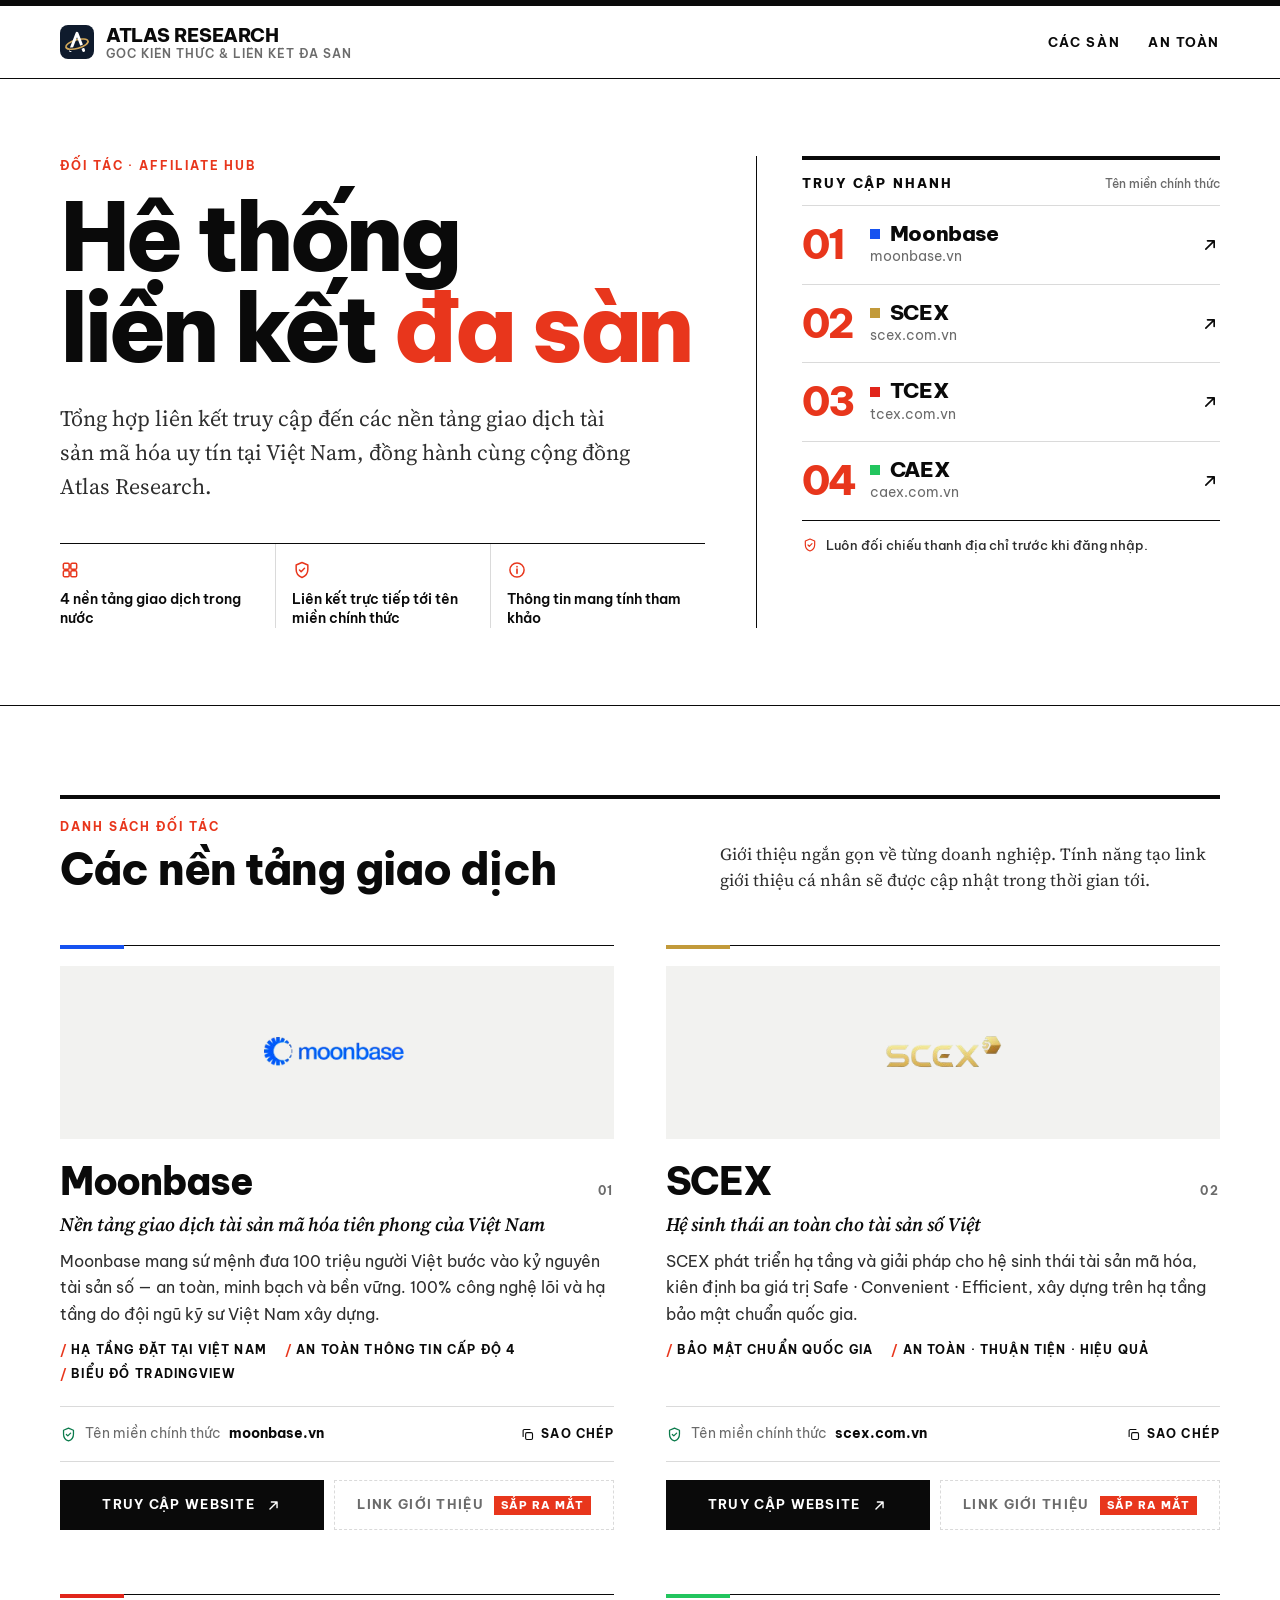
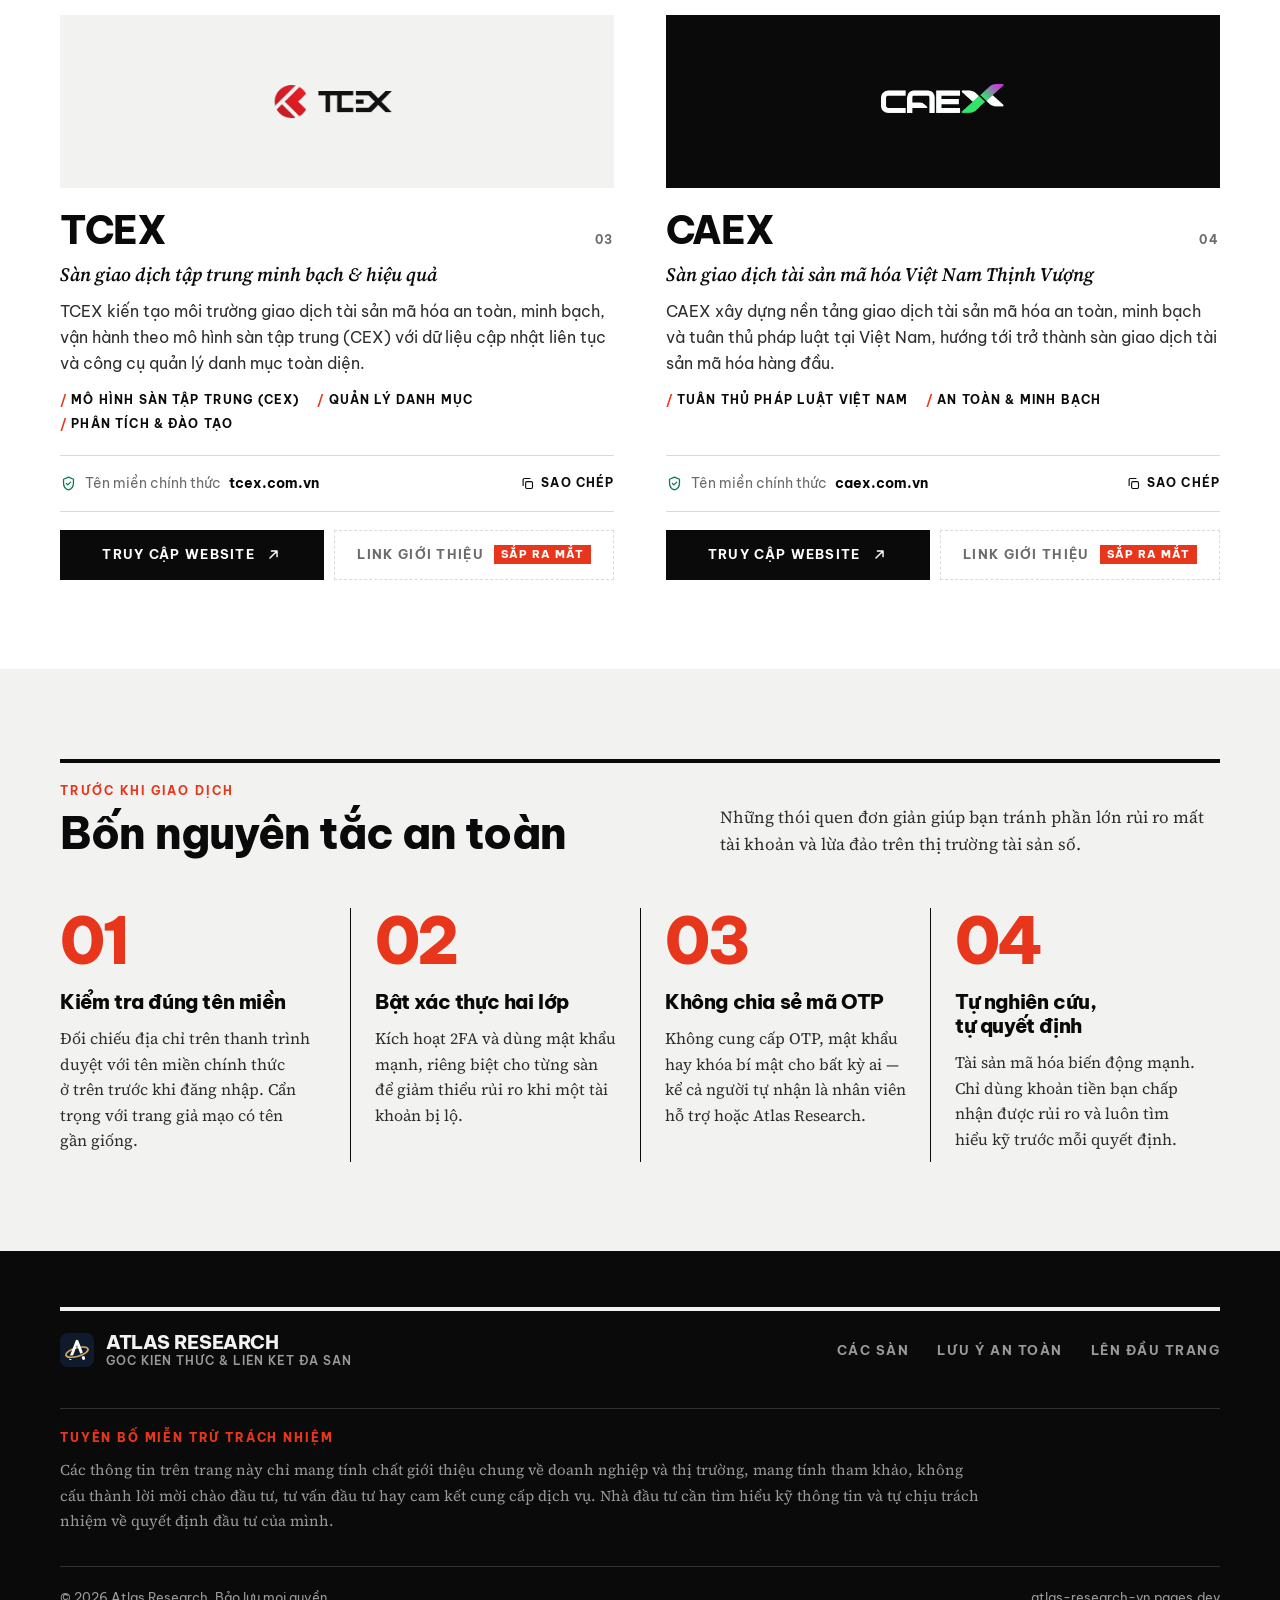
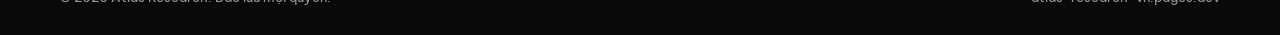
==== commit 2c5f1623: "Thiết kế lại Affiliate Hub theo phong cách tạp chí công nghệ Đen trắng tương phản cao, đường kẻ thay" ====
--- a/affiliate_hub/index.html
+++ b/affiliate_hub/index.html
@@ -8,9 +8,10 @@
 <title>Hệ Thống Liên Kết Đa Sàn | Atlas Research</title>
 <meta name="description" content="Tổng hợp liên kết truy cập chính thức đến các sàn giao dịch tài sản mã hóa uy tín tại Việt Nam: Moonbase, SCEX, TCEX, CAEX. Thông tin tổng hợp từ cộng đồng Atlas Research.">
 <meta name="robots" content="index, follow">
+<meta name="google-site-verification" content="0d2XaISK9d_I3VrvTGI-0Q_jA2SwttlX7aFmNDVJa4U">
 <link rel="canonical" href="https://atlas-research-vn.pages.dev/">
-<meta name="theme-color" content="#F6F5F1" media="(prefers-color-scheme: light)">
-<meta name="theme-color" content="#0B111B" media="(prefers-color-scheme: dark)">
+<meta name="theme-color" content="#FFFFFF" media="(prefers-color-scheme: light)">
+<meta name="theme-color" content="#0B0B0B" media="(prefers-color-scheme: dark)">
 
 <!-- ===================== ICON ===================== -->
 <link rel="icon" href="img/logo.svg" type="image/svg+xml">
@@ -38,8 +39,8 @@
 <!-- ===================== FONT + CSS ===================== -->
 <link rel="preconnect" href="https://fonts.googleapis.com">
 <link rel="preconnect" href="https://fonts.gstatic.com" crossorigin>
-<link rel="stylesheet" href="https://fonts.googleapis.com/css2?family=Be+Vietnam+Pro:wght@400;500;600;700&family=Source+Serif+4:ital,opsz,wght@0,8..60,600;1,8..60,600&display=swap">
-<link rel="stylesheet" href="css/style.css?v=20261003">
+<link rel="stylesheet" href="https://fonts.googleapis.com/css2?family=Be+Vietnam+Pro:wght@400;500;600;700;800&family=Source+Serif+4:ital,opsz,wght@0,8..60,400;0,8..60,600;1,8..60,600&display=swap">
+<link rel="stylesheet" href="css/style.css?v=20261030">
 
 <!-- ===================== DỮ LIỆU CÓ CẤU TRÚC (schema.org) ===================== -->
 <script type="application/ld+json">
@@ -350,6 +351,6 @@
   </div>
 </footer>
 
-<script src="js/main.js?v=20261003" defer></script>
+<script src="js/main.js?v=20261030" defer></script>
 </body>
 </html>
--- a/affiliate_hub/css/style.css
+++ b/affiliate_hub/css/style.css
@@ -1,6 +1,8 @@
 /* =============================================================================
    ATLAS RESEARCH — Affiliate Hub stylesheet
    File đích: /var/www/atlasresearch.blog/affiliate_hub/css/style.css
+   Phong cách: tạp chí công nghệ — đen trắng tương phản cao, đường kẻ thay cho
+   khung bo góc, nhãn chữ in hoa nhỏ, tiêu đề đậm, một màu nhấn duy nhất.
    -----------------------------------------------------------------------------
    1. Design tokens (sáng / tối)      5. Hero + Truy cập nhanh
    2. Nền tảng (reset, typography)    6. Thẻ đối tác
@@ -12,82 +14,67 @@
 :root{
   color-scheme:light dark;
 
-  --bg:#F6F5F1;
+  --bg:#FFFFFF;
   --bg-elev:#FFFFFF;
-  --bg-sunk:#EFEDE7;
-  --header-bg:rgba(246,245,241,.86);
-
-  --ink:#0F1B2D;
-  --ink-2:#3A4556;
-  --muted:#6A7383;
-  --line:#E3E0D7;
-  --line-strong:#CEC9BD;
-
-  --accent:#1D4ED8;
-  --brass:#9A7128;
-  --brass-soft:rgba(169,128,47,.12);
-  --ok:#0E7A57;
-
-  --plate-light:#F4F5F7;
-  --plate-dark:#0E1624;
-
-  --btn-bg:#0F1B2D;
-  --btn-bg-hover:#22324B;
+  --bg-sunk:#F2F2F0;
+  --header-bg:#FFFFFF;
+
+  --ink:#0A0A0A;
+  --ink-2:#2E2E2E;
+  --muted:#6B6B6B;
+  --line:#DADADA;
+  --line-strong:#0A0A0A;
+
+  --accent:#E8361C;        /* màu nhấn duy nhất: nhãn, số thứ tự, hover */
+  --accent-ink:#FFFFFF;
+  --ok:#0B7A4B;
+
+  --plate-light:#F2F2F0;
+  --plate-dark:#0A0A0A;
+
+  --btn-bg:#0A0A0A;
+  --btn-bg-hover:var(--accent);
   --btn-ink:#FFFFFF;
 
-  --footer-bg:#0F1B2D;
-  --footer-ink:#E9EDF3;
-  --footer-muted:#97A1B2;
-  --footer-line:rgba(255,255,255,.1);
-
-  --grid-line:rgba(15,27,45,.055);
-
-  --shadow-sm:0 1px 2px rgba(15,27,45,.05);
-  --shadow-md:0 1px 2px rgba(15,27,45,.04),0 16px 40px -18px rgba(15,27,45,.22);
-
-  --radius-lg:18px;
-  --radius-md:12px;
-  --radius-sm:8px;
+  --footer-bg:#0A0A0A;
+  --footer-ink:#F2F2F2;
+  --footer-muted:#9A9A9A;
+  --footer-line:rgba(255,255,255,.16);
+
+  --rule:4px;              /* đường kẻ đậm mở đầu mỗi khối */
 
   --font-sans:"Be Vietnam Pro","Segoe UI",system-ui,-apple-system,Roboto,"Helvetica Neue",Arial,sans-serif;
   --font-serif:"Source Serif 4",Georgia,Cambria,"Times New Roman",serif;
 
-  --container:1160px;
-  --gutter:clamp(16px,4vw,32px);
+  --container:1240px;
+  --gutter:clamp(16px,4vw,40px);
 }
 
 @media (prefers-color-scheme:dark){
   :root{
-    --bg:#0B111B;
-    --bg-elev:#111A28;
-    --bg-sunk:#0E1622;
-    --header-bg:rgba(11,17,27,.82);
-
-    --ink:#EEF1F6;
-    --ink-2:#B9C2D0;
-    --muted:#8792A4;
-    --line:#1F2A3B;
-    --line-strong:#2C3A50;
-
-    --accent:#8AA8FF;
-    --brass:#D6AE62;
-    --brass-soft:rgba(214,174,98,.12);
-    --ok:#4CC79A;
-
-    --plate-light:#E9ECF1;
-    --plate-dark:#070C14;
-
-    --btn-bg:#EEF1F6;
-    --btn-bg-hover:#FFFFFF;
-    --btn-ink:#0B111B;
-
-    --footer-bg:#070B12;
-    --footer-line:rgba(255,255,255,.08);
-
-    --grid-line:rgba(255,255,255,.035);
-
-    --shadow-sm:0 1px 2px rgba(0,0,0,.3);
-    --shadow-md:0 1px 2px rgba(0,0,0,.3),0 18px 44px -20px rgba(0,0,0,.7);
+    --bg:#0B0B0B;
+    --bg-elev:#0B0B0B;
+    --bg-sunk:#181818;
+    --header-bg:#0B0B0B;
+
+    --ink:#F2F2F2;
+    --ink-2:#C9C9C9;
+    --muted:#8E8E8E;
+    --line:#2A2A2A;
+    --line-strong:#F2F2F2;
+
+    --accent:#FF5A3D;
+    --accent-ink:#0B0B0B;
+    --ok:#3FCB8B;
+
+    --plate-light:#EDEDEB;
+    --plate-dark:#000000;
+
+    --btn-bg:#F2F2F2;
+    --btn-ink:#0B0B0B;
+
+    --footer-bg:#000000;
+    --footer-line:rgba(255,255,255,.14);
   }
 }
 
@@ -96,7 +83,7 @@
 *{margin:0;padding:0;}
 html{
   scroll-behavior:smooth;
-  scroll-padding-top:84px;
+  scroll-padding-top:120px;
   -webkit-text-size-adjust:100%;
   text-size-adjust:100%;
 }
@@ -117,11 +104,11 @@
 button{font:inherit;color:inherit;background:none;border:0;cursor:pointer;}
 ul,ol{list-style:none;}
 
-h1,h2,h3{color:var(--ink);font-weight:600;line-height:1.2;text-wrap:balance;}
-h2{font-family:var(--font-serif);font-size:clamp(26px,3vw,34px);letter-spacing:-.01em;}
+h1,h2,h3{color:var(--ink);font-weight:800;line-height:1.08;letter-spacing:-.02em;text-wrap:balance;}
+h2{font-size:clamp(28px,3.4vw,44px);}
 p{text-wrap:pretty;}
 
-:focus-visible{outline:2px solid var(--accent);outline-offset:3px;border-radius:6px;}
+:focus-visible{outline:2px solid var(--accent);outline-offset:3px;}
 
 /* 3. TIỆN ÍCH =============================================================== */
 .container{width:100%;max-width:var(--container);margin-inline:auto;padding-inline:var(--gutter);}
@@ -134,243 +121,248 @@
 .skip-link{
   position:absolute;left:16px;top:-60px;z-index:100;
   background:var(--btn-bg);color:var(--btn-ink);
-  padding:10px 16px;border-radius:var(--radius-sm);font-weight:600;font-size:14px;
+  padding:10px 16px;font-weight:700;font-size:14px;
   transition:top .2s ease;
 }
 .skip-link:focus{top:12px;}
 
+/* Nhãn chủ đề kiểu tạp chí */
 .eyebrow{
-  display:inline-flex;align-items:center;gap:10px;
-  font-size:12.5px;font-weight:600;letter-spacing:.14em;text-transform:uppercase;
-  color:var(--brass);margin-bottom:14px;
-}
-.eyebrow::before{content:"";width:24px;height:1.5px;background:currentColor;border-radius:2px;}
+  display:block;
+  font-size:12px;font-weight:700;letter-spacing:.16em;text-transform:uppercase;
+  color:var(--accent);margin-bottom:16px;
+}
 
 /* 4. HEADER ================================================================= */
 .site-header{
   position:sticky;top:0;z-index:50;
   background:var(--header-bg);
-  -webkit-backdrop-filter:saturate(160%) blur(14px);
-  backdrop-filter:saturate(160%) blur(14px);
-  border-bottom:1px solid var(--line);
-}
-.site-header__inner{display:flex;align-items:center;justify-content:space-between;gap:16px;height:68px;}
+  border-bottom:1px solid var(--line-strong);
+}
+.site-header::before{content:"";display:block;height:6px;background:var(--ink);}
+.site-header__inner{display:flex;align-items:center;justify-content:space-between;gap:16px;height:72px;}
 
 .brand{display:flex;align-items:center;gap:12px;min-width:0;}
-.brand__mark{width:36px;height:36px;flex-shrink:0;border-radius:9px;}
-.brand__text{display:flex;flex-direction:column;min-width:0;line-height:1.25;}
-.brand__name{font-weight:700;font-size:15.5px;letter-spacing:-.005em;}
-.brand__tag{font-size:12.5px;color:var(--muted);white-space:nowrap;overflow:hidden;text-overflow:ellipsis;}
-
-.site-nav{display:flex;align-items:center;gap:4px;}
+.brand__mark{width:34px;height:34px;flex-shrink:0;}
+.brand__text{display:flex;flex-direction:column;min-width:0;line-height:1.2;}
+.brand__name{font-weight:800;font-size:19px;letter-spacing:-.02em;text-transform:uppercase;}
+.brand__tag{font-size:11.5px;font-weight:600;letter-spacing:.08em;text-transform:uppercase;color:var(--muted);white-space:nowrap;overflow:hidden;text-overflow:ellipsis;}
+
+.site-nav{display:flex;align-items:center;gap:28px;}
 .site-nav a{
-  font-size:14.5px;font-weight:500;color:var(--ink-2);
-  padding:8px 14px;border-radius:999px;
-  transition:color .2s ease,background-color .2s ease;
-}
-.site-nav a:hover{color:var(--ink);background:var(--bg-sunk);}
-.site-nav a[aria-current="page"]{color:var(--ink);background:var(--bg-elev);box-shadow:inset 0 0 0 1px var(--line);}
+  position:relative;
+  font-size:13px;font-weight:700;letter-spacing:.12em;text-transform:uppercase;color:var(--ink);
+  padding:6px 0;white-space:nowrap;
+}
+.site-nav a::after{
+  content:"";position:absolute;left:0;right:0;bottom:0;height:2px;background:var(--accent);
+  transform:scaleX(0);transform-origin:left;transition:transform .25s ease;
+}
+.site-nav a:hover::after,.site-nav a[aria-current="page"]::after{transform:scaleX(1);}
 
 /* 5. HERO + TRUY CẬP NHANH ================================================== */
-.hero{position:relative;padding:clamp(48px,7vw,88px) 0 clamp(40px,5vw,64px);isolation:isolate;}
-.hero::before{
-  content:"";position:absolute;inset:0;z-index:-1;
-  background-image:
-    linear-gradient(var(--grid-line) 1px,transparent 1px),
-    linear-gradient(90deg,var(--grid-line) 1px,transparent 1px);
-  background-size:56px 56px;
-  background-position:center top;
-  -webkit-mask-image:radial-gradient(ellipse 80% 90% at 30% 0%,#000 30%,transparent 75%);
-  mask-image:radial-gradient(ellipse 80% 90% at 30% 0%,#000 30%,transparent 75%);
-}
-.hero__grid{display:grid;grid-template-columns:minmax(0,1.15fr) minmax(0,.85fr);gap:clamp(32px,5vw,72px);align-items:center;}
+.hero{padding:clamp(40px,6vw,80px) 0 clamp(48px,6vw,80px);border-bottom:1px solid var(--line-strong);}
+.hero__grid{display:grid;grid-template-columns:minmax(0,1.35fr) minmax(0,.9fr);gap:0;align-items:stretch;}
+.hero__copy{padding-right:clamp(24px,4vw,56px);}
 
 .hero h1{
+  font-size:clamp(44px,7.4vw,104px);
+  line-height:.96;letter-spacing:-.045em;font-weight:800;
+  margin-bottom:28px;
+}
+.hero h1 em{font-style:normal;color:var(--accent);}
+.lead{
   font-family:var(--font-serif);
-  font-size:clamp(38px,5.6vw,64px);
-  line-height:1.06;letter-spacing:-.02em;font-weight:600;
-  margin-bottom:20px;
-}
-.hero h1 em{font-style:italic;color:var(--brass);}
-.lead{font-size:clamp(16px,1.6vw,18px);color:var(--ink-2);max-width:560px;line-height:1.7;}
-
-.hero__facts{display:flex;flex-direction:column;gap:10px;margin-top:28px;}
-.hero__facts li{display:flex;align-items:center;gap:8px;font-size:14px;font-weight:500;color:var(--ink-2);}
-.hero__facts svg{width:18px;height:18px;color:var(--brass);flex-shrink:0;}
-
+  font-size:clamp(18px,1.9vw,22px);color:var(--ink-2);max-width:600px;line-height:1.55;
+}
+
+.hero__facts{
+  display:grid;grid-template-columns:repeat(3,minmax(0,1fr));margin-top:40px;
+  border-top:1px solid var(--line-strong);
+}
+.hero__facts li{
+  display:flex;flex-direction:column;gap:10px;padding:16px 16px 0 0;
+  font-size:13.5px;font-weight:600;line-height:1.4;color:var(--ink);
+}
+.hero__facts li + li{padding-left:16px;border-left:1px solid var(--line);}
+.hero__facts svg{width:20px;height:20px;color:var(--accent);flex-shrink:0;}
+
+/* Truy cập nhanh — trình bày như cột "Đọc nhiều nhất" */
 .quick{
-  background:var(--bg-elev);border:1px solid var(--line);border-radius:var(--radius-lg);
-  box-shadow:var(--shadow-md);padding:8px;
-}
-.quick__head{display:flex;align-items:baseline;justify-content:space-between;gap:12px;padding:14px 14px 10px;}
-.quick__head h2{font-family:var(--font-sans);font-size:15px;font-weight:700;letter-spacing:0;}
+  border-left:1px solid var(--line-strong);
+  padding-left:clamp(24px,3.5vw,48px);
+}
+.quick__head{
+  display:flex;align-items:baseline;justify-content:space-between;gap:12px;
+  padding-top:14px;padding-bottom:12px;border-top:var(--rule) solid var(--ink);
+}
+.quick__head h2{font-size:13px;font-weight:800;letter-spacing:.16em;text-transform:uppercase;}
 .quick__head span{font-size:12px;color:var(--muted);font-weight:500;}
 
-.quick__list{counter-reset:none;}
-.quick__list li + li{border-top:1px solid var(--line);}
+.quick__list li{border-top:1px solid var(--line);}
 .quick__list a{
-  display:grid;grid-template-columns:auto auto 1fr auto;align-items:center;gap:14px;
-  padding:14px;border-radius:var(--radius-md);
-  transition:background-color .2s ease;
-}
-.quick__list li + li a{border-top-left-radius:0;border-top-right-radius:0;}
-.quick__list a:hover{background:var(--bg-sunk);}
-.quick__num{font-size:12px;font-weight:600;color:var(--muted);font-variant-numeric:tabular-nums;letter-spacing:.06em;}
-.quick__name{display:flex;align-items:center;gap:10px;font-weight:600;font-size:15.5px;}
-.quick__name::before{content:"";width:8px;height:8px;border-radius:50%;background:var(--brand);box-shadow:0 0 0 3px color-mix(in srgb,var(--brand) 18%,transparent);}
-.quick__domain{justify-self:end;font-size:13.5px;color:var(--muted);font-variant-numeric:tabular-nums;}
-.quick__arrow{width:18px;height:18px;color:var(--muted);transition:transform .2s ease,color .2s ease;}
-.quick__list a:hover .quick__arrow{color:var(--ink);transform:translate(2px,-2px);}
+  display:grid;grid-template-columns:56px 1fr auto;grid-template-rows:auto auto;
+  align-items:center;column-gap:12px;
+  padding:16px 0;
+}
+.quick__num{
+  grid-row:1 / span 2;
+  font-size:40px;font-weight:800;line-height:1;letter-spacing:-.04em;
+  color:var(--accent);font-variant-numeric:tabular-nums;
+}
+.quick__name{
+  display:flex;align-items:center;gap:10px;
+  font-weight:800;font-size:21px;letter-spacing:-.02em;line-height:1.15;
+}
+.quick__name::before{content:"";width:10px;height:10px;background:var(--brand);flex-shrink:0;}
+.quick__domain{grid-column:2;font-size:13.5px;color:var(--muted);font-variant-numeric:tabular-nums;}
+.quick__arrow{grid-column:3;grid-row:1 / span 2;width:20px;height:20px;color:var(--ink);transition:transform .2s ease,color .2s ease;}
+.quick__list a:hover .quick__name{text-decoration:underline;text-decoration-thickness:2px;text-underline-offset:4px;text-decoration-color:var(--accent);}
+.quick__list a:hover .quick__arrow{color:var(--accent);transform:translate(3px,-3px);}
 .quick__note{
-  display:flex;align-items:center;gap:8px;margin:6px;padding:10px 12px;
-  border-radius:var(--radius-sm);background:var(--brass-soft);
-  font-size:13px;color:var(--ink-2);
-}
-.quick__note svg{width:16px;height:16px;color:var(--brass);flex-shrink:0;}
+  display:flex;align-items:center;gap:8px;padding:14px 0 0;
+  border-top:1px solid var(--line-strong);
+  font-size:13px;font-weight:500;color:var(--ink-2);
+}
+.quick__note svg{width:16px;height:16px;color:var(--accent);flex-shrink:0;}
 
 /* 6. THẺ ĐỐI TÁC ============================================================ */
-.section{padding:clamp(56px,7vw,96px) 0;}
-.hero + .section{padding-top:clamp(16px,3vw,40px);}
-.section--band{background:var(--bg-elev);border-block:1px solid var(--line);}
+.section{padding:clamp(56px,7vw,104px) 0;}
+.section--band{background:var(--bg-sunk);}
 .section__head{
   display:grid;grid-template-columns:minmax(0,1fr) minmax(0,1fr);gap:16px 48px;align-items:end;
-  margin-bottom:clamp(28px,4vw,44px);
-}
-.section__desc{color:var(--muted);font-size:15.5px;max-width:480px;justify-self:end;}
-
-.partners{display:grid;grid-template-columns:repeat(2,minmax(0,1fr));gap:24px;}
-
-.partner{
-  position:relative;display:flex;flex-direction:column;
-  background:var(--bg-elev);border:1px solid var(--line);border-radius:var(--radius-lg);
-  box-shadow:var(--shadow-sm);overflow:hidden;
-  transition:box-shadow .3s ease,border-color .3s ease,transform .3s ease;
-}
-.partner::before{content:"";position:absolute;inset:0 0 auto;height:3px;background:var(--brand);z-index:1;}
-.partner:hover{box-shadow:var(--shadow-md);border-color:var(--line-strong);transform:translateY(-3px);}
+  padding-top:18px;border-top:var(--rule) solid var(--ink);
+  margin-bottom:clamp(32px,4vw,52px);
+}
+.section__head .eyebrow{margin-bottom:10px;}
+.section__desc{font-family:var(--font-serif);color:var(--ink-2);font-size:17px;line-height:1.55;max-width:500px;justify-self:end;}
+
+.partners{display:grid;grid-template-columns:repeat(2,minmax(0,1fr));column-gap:clamp(24px,4vw,56px);row-gap:clamp(40px,5vw,64px);}
+
+.partner{position:relative;display:flex;flex-direction:column;border-top:1px solid var(--line-strong);padding-top:20px;}
+.partner::before{content:"";position:absolute;left:0;top:-1px;width:64px;height:var(--rule);background:var(--brand);}
 
 .partner__plate{
-  display:grid;place-items:center;height:112px;
-  background:var(--plate-light);border-bottom:1px solid var(--line);
+  display:grid;place-items:center;aspect-ratio:16 / 5;
+  background:var(--plate-light);
+  transition:filter .3s ease;
 }
 .partner__plate--dark{background:var(--plate-dark);}
-.partner__plate img{height:56px;width:auto;max-width:72%;object-fit:contain;}
-
-.partner__body{display:flex;flex-direction:column;gap:10px;flex:1;padding:24px 26px 0;}
+.partner__plate img{height:56px;width:auto;max-width:64%;object-fit:contain;}
+
+.partner__body{display:flex;flex-direction:column;gap:10px;flex:1;padding-top:22px;}
 .partner__head{display:flex;align-items:baseline;justify-content:space-between;gap:12px;}
-.partner__name{font-family:var(--font-serif);font-size:26px;letter-spacing:-.01em;}
-.partner__index{font-size:13px;font-weight:600;color:var(--muted);font-variant-numeric:tabular-nums;letter-spacing:.08em;}
-.partner__tagline{font-size:15px;font-weight:600;color:var(--ink);line-height:1.45;}
-.partner__desc{font-size:15px;color:var(--ink-2);line-height:1.7;}
-
-.partner__tags{display:flex;flex-wrap:wrap;gap:8px;margin-top:6px;}
+.partner__name{font-size:clamp(30px,3vw,40px);letter-spacing:-.035em;}
+.partner__index{font-size:12px;font-weight:700;color:var(--muted);font-variant-numeric:tabular-nums;letter-spacing:.16em;}
+.partner__tagline{font-family:var(--font-serif);font-size:19px;font-weight:600;font-style:italic;color:var(--ink);line-height:1.35;}
+.partner__desc{font-size:15.5px;color:var(--ink-2);line-height:1.7;}
+
+.partner__tags{display:flex;flex-wrap:wrap;gap:6px 18px;margin-top:4px;}
 .partner__tags li{
-  font-size:12.5px;font-weight:500;color:var(--ink-2);
-  padding:5px 11px;border-radius:999px;
-  background:var(--bg-sunk);border:1px solid var(--line);
-}
+  font-size:11.5px;font-weight:700;letter-spacing:.1em;text-transform:uppercase;color:var(--ink);
+}
+.partner__tags li::before{content:"/ ";color:var(--accent);}
 
 .partner__domain{
   display:flex;align-items:center;gap:8px;flex-wrap:wrap;
-  margin:22px 26px 0;padding:11px 12px 11px 14px;
-  border-radius:var(--radius-md);background:var(--bg-sunk);border:1px solid var(--line);
+  margin-top:22px;padding:12px 0;
+  border-block:1px solid var(--line);
   font-size:13.5px;
 }
 .partner__domain > svg{width:17px;height:17px;color:var(--ok);flex-shrink:0;}
 .partner__domain-label{color:var(--muted);}
-.partner__domain strong{font-weight:600;color:var(--ink);font-variant-numeric:tabular-nums;}
+.partner__domain strong{font-weight:700;color:var(--ink);font-variant-numeric:tabular-nums;}
 
 .copy-btn{
   display:inline-flex;align-items:center;gap:6px;margin-left:auto;
-  font-size:12.5px;font-weight:600;color:var(--muted);
-  padding:5px 10px;border-radius:var(--radius-sm);
-  transition:color .2s ease,background-color .2s ease;
+  font-size:11.5px;font-weight:700;letter-spacing:.1em;text-transform:uppercase;color:var(--ink);
+  padding:6px 0;
+  transition:color .2s ease;
 }
 .copy-btn[hidden]{display:none;}
 .copy-btn svg{width:15px;height:15px;}
-.copy-btn:hover{color:var(--ink);background:var(--bg-elev);}
+.copy-btn:hover{color:var(--accent);}
 .copy-btn.is-done{color:var(--ok);}
 .copy-btn__done,.copy-btn.is-done .copy-btn__icon{display:none;}
 .copy-btn.is-done .copy-btn__done{display:block;}
 
-.partner__actions{display:flex;flex-wrap:wrap;gap:10px;padding:16px 26px 26px;}
+.partner__actions{display:flex;flex-wrap:wrap;gap:10px;padding-top:18px;}
 
 .btn{
-  display:inline-flex;align-items:center;justify-content:center;gap:8px;
-  min-height:46px;padding:0 20px;border-radius:var(--radius-md);
-  font-size:14.5px;font-weight:600;line-height:1.2;text-align:center;white-space:nowrap;
-  border:1px solid transparent;
-  transition:background-color .2s ease,color .2s ease,border-color .2s ease,box-shadow .2s ease;
+  display:inline-flex;align-items:center;justify-content:center;gap:10px;
+  min-height:50px;padding:0 22px;
+  font-size:13px;font-weight:700;letter-spacing:.1em;text-transform:uppercase;line-height:1.2;text-align:center;white-space:nowrap;
+  border:1.5px solid transparent;
+  transition:background-color .2s ease,color .2s ease,border-color .2s ease;
 }
 .btn svg{width:17px;height:17px;transition:transform .2s ease;}
-.btn--primary{flex:1 1 180px;background:var(--btn-bg);color:var(--btn-ink);box-shadow:var(--shadow-sm);}
-.btn--primary:hover{background:var(--btn-bg-hover);}
+.btn--primary{flex:1 1 180px;background:var(--btn-bg);color:var(--btn-ink);}
+.btn--primary:hover{background:var(--btn-bg-hover);color:var(--accent-ink);}
 .btn--primary:hover svg{transform:translate(2px,-2px);}
 .btn--primary:active{transform:translateY(1px);}
-.btn--secondary{
-  flex:1 1 180px;color:var(--ink);background:var(--bg-elev);
-  border-color:var(--line-strong);
-}
-.btn--secondary:hover{background:var(--bg-sunk);border-color:var(--muted);}
+.btn--secondary{flex:1 1 180px;color:var(--ink);background:transparent;border-color:var(--ink);}
+.btn--secondary:hover{background:var(--ink);color:var(--bg);}
 .btn--secondary:hover svg{transform:translate(2px,-2px);}
 .btn--soon{
   flex:1 1 180px;color:var(--muted);background:transparent;
-  border:1px dashed var(--line-strong);cursor:not-allowed;user-select:none;
+  border:1.5px dashed var(--line);cursor:not-allowed;user-select:none;
 }
 .badge{
-  font-size:11px;font-weight:600;letter-spacing:.02em;
-  color:var(--brass);background:var(--brass-soft);
-  padding:3px 8px;border-radius:999px;
+  font-size:10.5px;font-weight:800;letter-spacing:.1em;
+  color:var(--accent-ink);background:var(--accent);
+  padding:3px 7px;
 }
 
 /* 7. LƯU Ý AN TOÀN ========================================================== */
-.tips{display:grid;grid-template-columns:repeat(4,minmax(0,1fr));gap:20px;}
+.tips{display:grid;grid-template-columns:repeat(4,minmax(0,1fr));}
 .tip{
-  display:flex;flex-direction:column;gap:10px;
-  padding:24px 22px 26px;border-radius:var(--radius-lg);
-  background:var(--bg);border:1px solid var(--line);
-}
+  display:flex;flex-direction:column;gap:12px;
+  padding:4px 24px 8px;
+}
+.tip:first-child{padding-left:0;}
+.tip + .tip{border-left:1px solid var(--line-strong);}
 .tip__num{
-  font-family:var(--font-serif);font-size:28px;font-weight:600;line-height:1;
-  color:var(--brass);font-variant-numeric:lining-nums tabular-nums;margin-bottom:8px;
-}
-.tip h3{font-size:16.5px;font-weight:600;}
-.tip p{font-size:14.5px;color:var(--ink-2);line-height:1.65;}
+  font-size:64px;font-weight:800;line-height:.9;letter-spacing:-.05em;
+  color:var(--accent);font-variant-numeric:lining-nums tabular-nums;margin-bottom:8px;
+}
+.tip h3{font-size:20px;letter-spacing:-.02em;line-height:1.2;}
+.tip p{font-family:var(--font-serif);font-size:16px;color:var(--ink-2);line-height:1.6;}
 
 /* 8. FOOTER ================================================================= */
 .site-footer{background:var(--footer-bg);color:var(--footer-ink);padding:56px 0 28px;}
-.site-footer__top{display:flex;align-items:center;justify-content:space-between;gap:24px;flex-wrap:wrap;}
+.site-footer__top{
+  display:flex;align-items:center;justify-content:space-between;gap:24px;flex-wrap:wrap;
+  padding-top:20px;border-top:var(--rule) solid var(--footer-ink);
+}
 .brand--footer .brand__tag{color:var(--footer-muted);}
-.site-footer__nav{display:flex;flex-wrap:wrap;gap:6px 24px;}
-.site-footer__nav a{font-size:14.5px;color:var(--footer-muted);transition:color .2s ease;}
+.site-footer__nav{display:flex;flex-wrap:wrap;gap:8px 28px;}
+.site-footer__nav a{font-size:12.5px;font-weight:700;letter-spacing:.12em;text-transform:uppercase;color:var(--footer-muted);transition:color .2s ease;}
 .site-footer__nav a:hover{color:var(--footer-ink);}
 
-.disclaimer{
-  margin-top:36px;padding:22px 24px;
-  border:1px solid var(--footer-line);border-radius:var(--radius-md);
-  background:rgba(255,255,255,.03);
-}
+.disclaimer{margin-top:40px;padding-top:20px;border-top:1px solid var(--footer-line);}
 .disclaimer__title{
-  font-size:12px;font-weight:600;letter-spacing:.12em;text-transform:uppercase;
-  color:var(--footer-ink);margin-bottom:8px;
-}
-.disclaimer p:not(.disclaimer__title){font-size:13.5px;line-height:1.75;color:var(--footer-muted);max-width:920px;}
+  font-size:11.5px;font-weight:800;letter-spacing:.16em;text-transform:uppercase;
+  color:var(--accent);margin-bottom:10px;
+}
+.disclaimer p:not(.disclaimer__title){font-family:var(--font-serif);font-size:15px;line-height:1.7;color:var(--footer-muted);max-width:920px;}
 
 .site-footer__bottom{
   display:flex;justify-content:space-between;gap:12px;flex-wrap:wrap;
-  margin-top:28px;padding-top:22px;border-top:1px solid var(--footer-line);
-  font-size:13px;color:var(--footer-muted);
-}
-.site-footer :focus-visible{outline-color:#8AA8FF;}
+  margin-top:32px;padding-top:20px;border-top:1px solid var(--footer-line);
+  font-size:12.5px;color:var(--footer-muted);
+}
+.site-footer :focus-visible{outline-color:#FF5A3D;}
 
 /* RESPONSIVE ================================================================ */
 @media (max-width:1024px){
-  .tips{grid-template-columns:repeat(2,minmax(0,1fr));}
+  .tips{grid-template-columns:repeat(2,minmax(0,1fr));row-gap:40px;}
+  .tip:nth-child(odd){padding-left:0;border-left:0;}
 }
 
 @media (max-width:900px){
   .hero__grid{grid-template-columns:minmax(0,1fr);}
-  .quick{max-width:560px;}
+  .hero__copy{padding-right:0;}
+  .quick{border-left:0;padding-left:0;margin-top:48px;}
   .section__head{grid-template-columns:minmax(0,1fr);}
   .section__desc{justify-self:start;}
   .partners{grid-template-columns:minmax(0,1fr);}
@@ -379,24 +371,28 @@
 @media (max-width:560px){
   .site-header__inner{height:60px;}
   .brand__tag{display:none;}
-  .site-nav a{padding:7px 12px;font-size:14px;}
-  .site-nav a[aria-current="page"]{display:none;}
-
-  .quick__list a{grid-template-columns:auto 1fr auto;gap:12px;}
-  .quick__domain{grid-column:2;grid-row:2;justify-self:start;margin-top:-8px;padding-left:18px;}
-  .quick__arrow{grid-column:3;grid-row:1 / span 2;}
-
-  .partner__plate{height:96px;}
-  .partner__plate img{height:48px;}
-  .partner__body{padding:20px 20px 0;}
-  .partner__domain{margin:20px 20px 0;flex-wrap:nowrap;}
-  .copy-btn{padding:6px;}
-  .copy-btn svg{width:17px;height:17px;}
+  .brand__name{font-size:15px;white-space:nowrap;}
+  .brand__mark{width:28px;height:28px;}
+  .site-nav{gap:16px;}
+  .site-nav a{font-size:11.5px;letter-spacing:.1em;}
+
+  .hero__facts{grid-template-columns:minmax(0,1fr);}
+  .hero__facts li{flex-direction:row;align-items:center;padding:12px 0;}
+  .hero__facts li + li{padding-left:0;border-left:0;border-top:1px solid var(--line);}
+
+  .quick__list a{grid-template-columns:44px 1fr auto;}
+  .quick__num{font-size:32px;}
+  .quick__name{font-size:19px;}
+
+  .partner__plate img{height:46px;}
+  .partner__domain{flex-wrap:nowrap;}
   .copy-btn__text{position:absolute;width:1px;height:1px;overflow:hidden;clip:rect(0 0 0 0);white-space:nowrap;}
-  .partner__actions{padding:14px 20px 20px;}
   .btn{flex-basis:100%;}
 
-  .tips{grid-template-columns:minmax(0,1fr);}
+  .tips{grid-template-columns:minmax(0,1fr);row-gap:0;}
+  .tip,.tip:first-child,.tip:nth-child(odd){padding:24px 0;border-left:0;}
+  .tip + .tip{border-top:1px solid var(--line-strong);}
+  .tip__num{font-size:52px;}
   .site-footer__top{flex-direction:column;align-items:flex-start;}
 }
 
@@ -408,6 +404,6 @@
 @media print{
   .site-header,.quick,.partner__actions,.copy-btn,.skip-link{display:none!important;}
   body{background:#fff;color:#000;}
-  .partner{break-inside:avoid;box-shadow:none;}
+  .partner{break-inside:avoid;}
   .site-footer{background:none;color:#000;}
 }
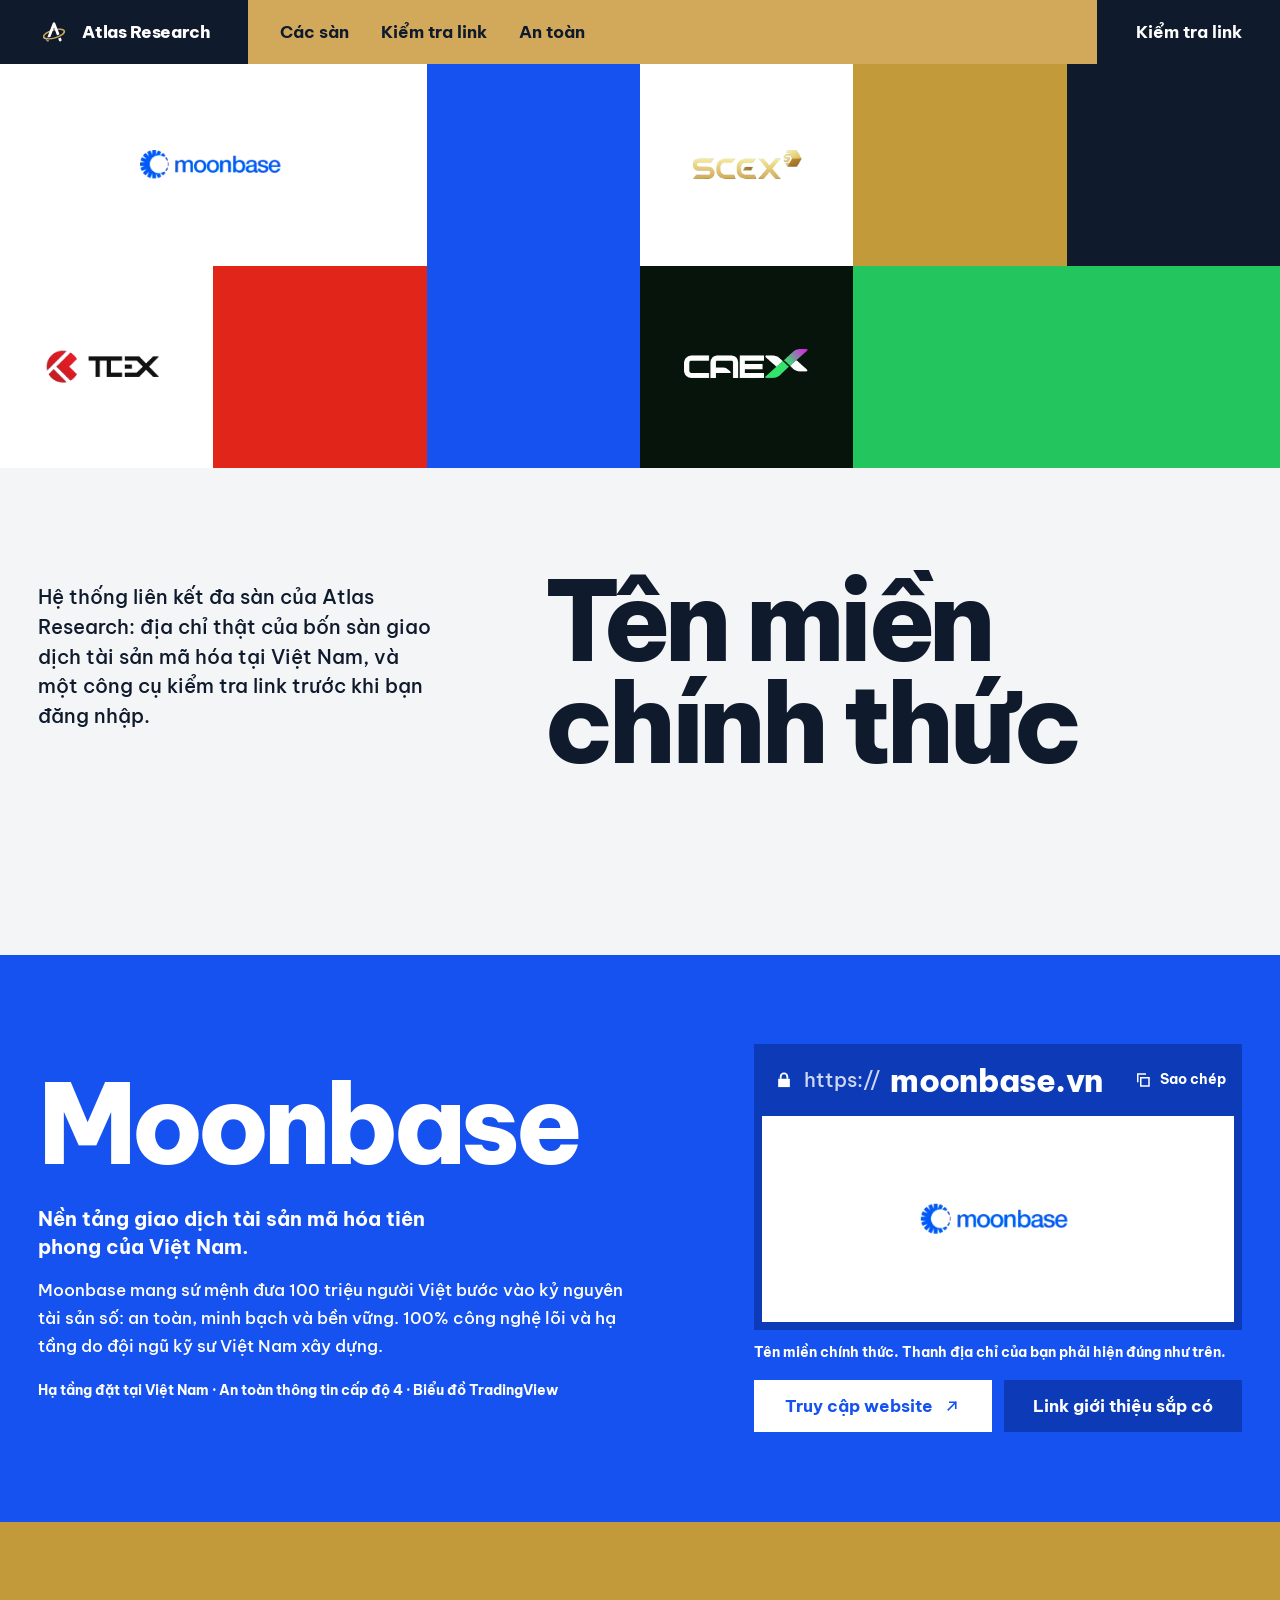
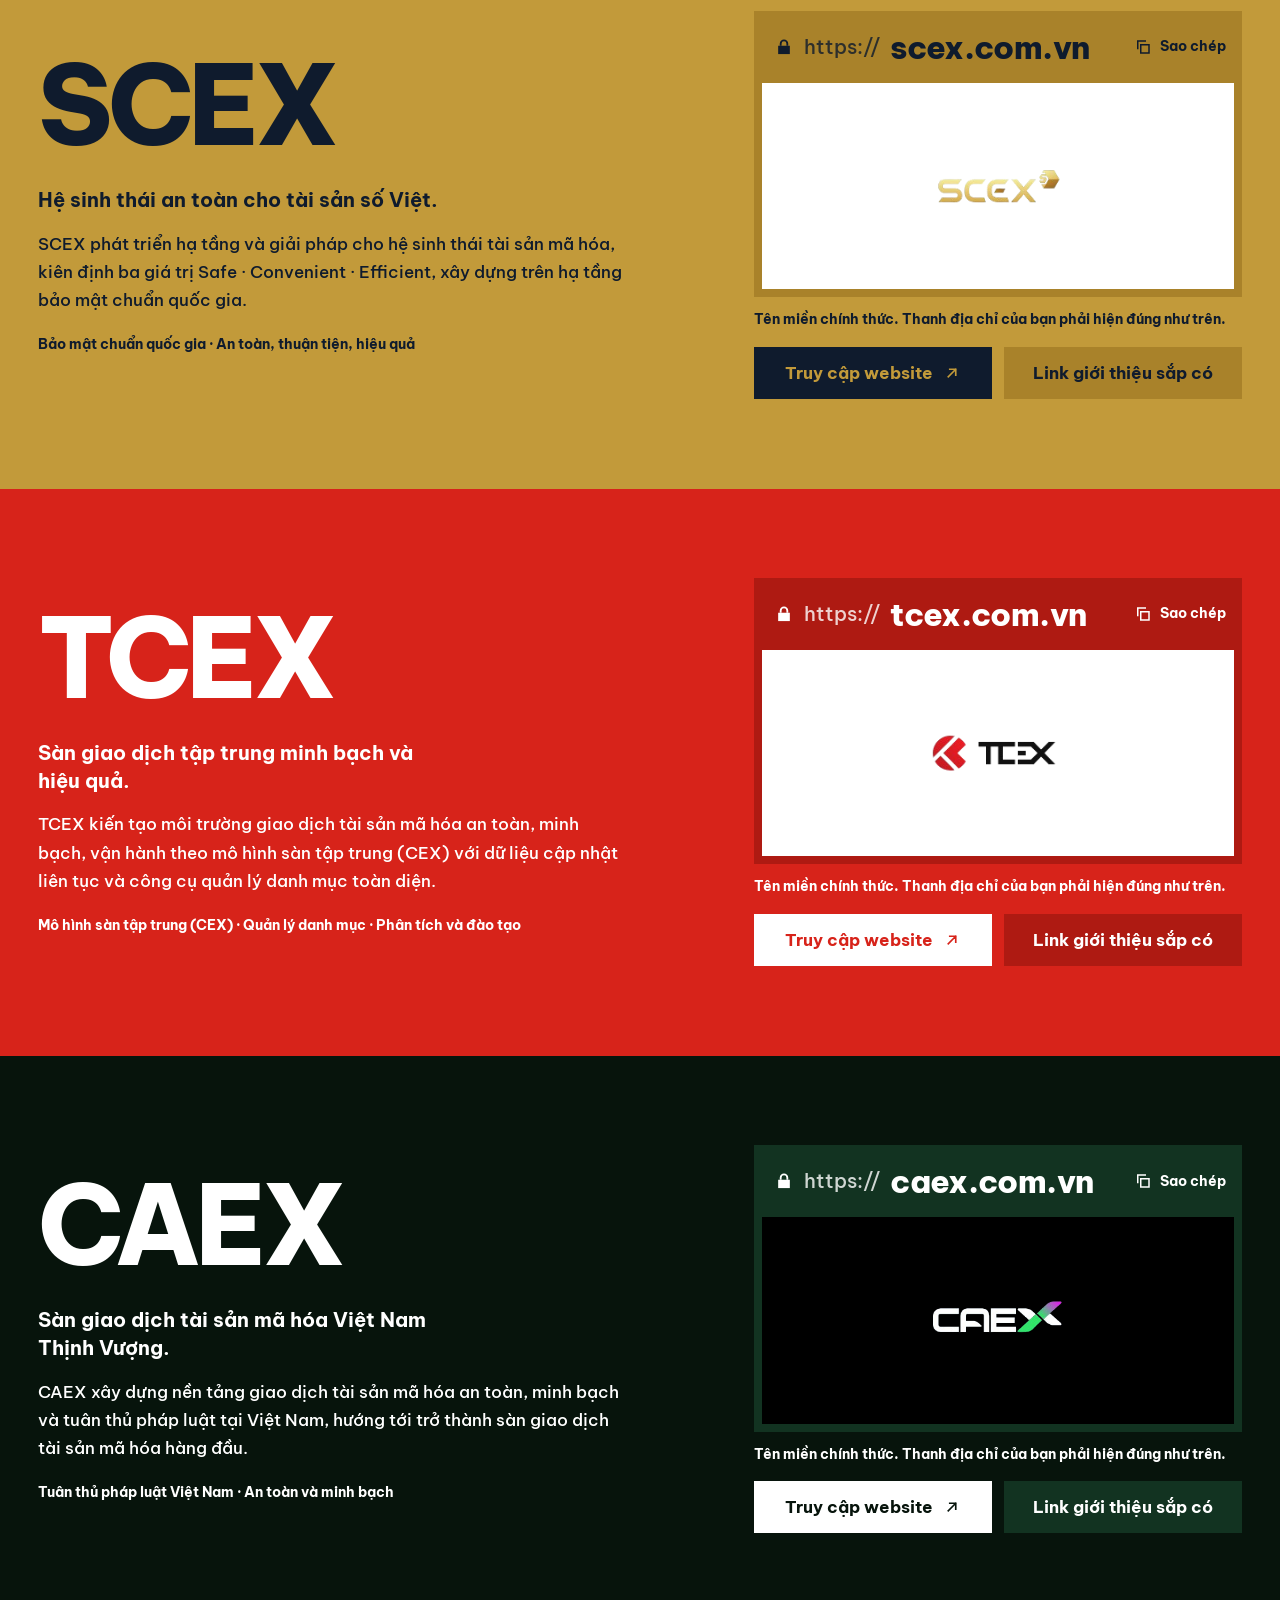
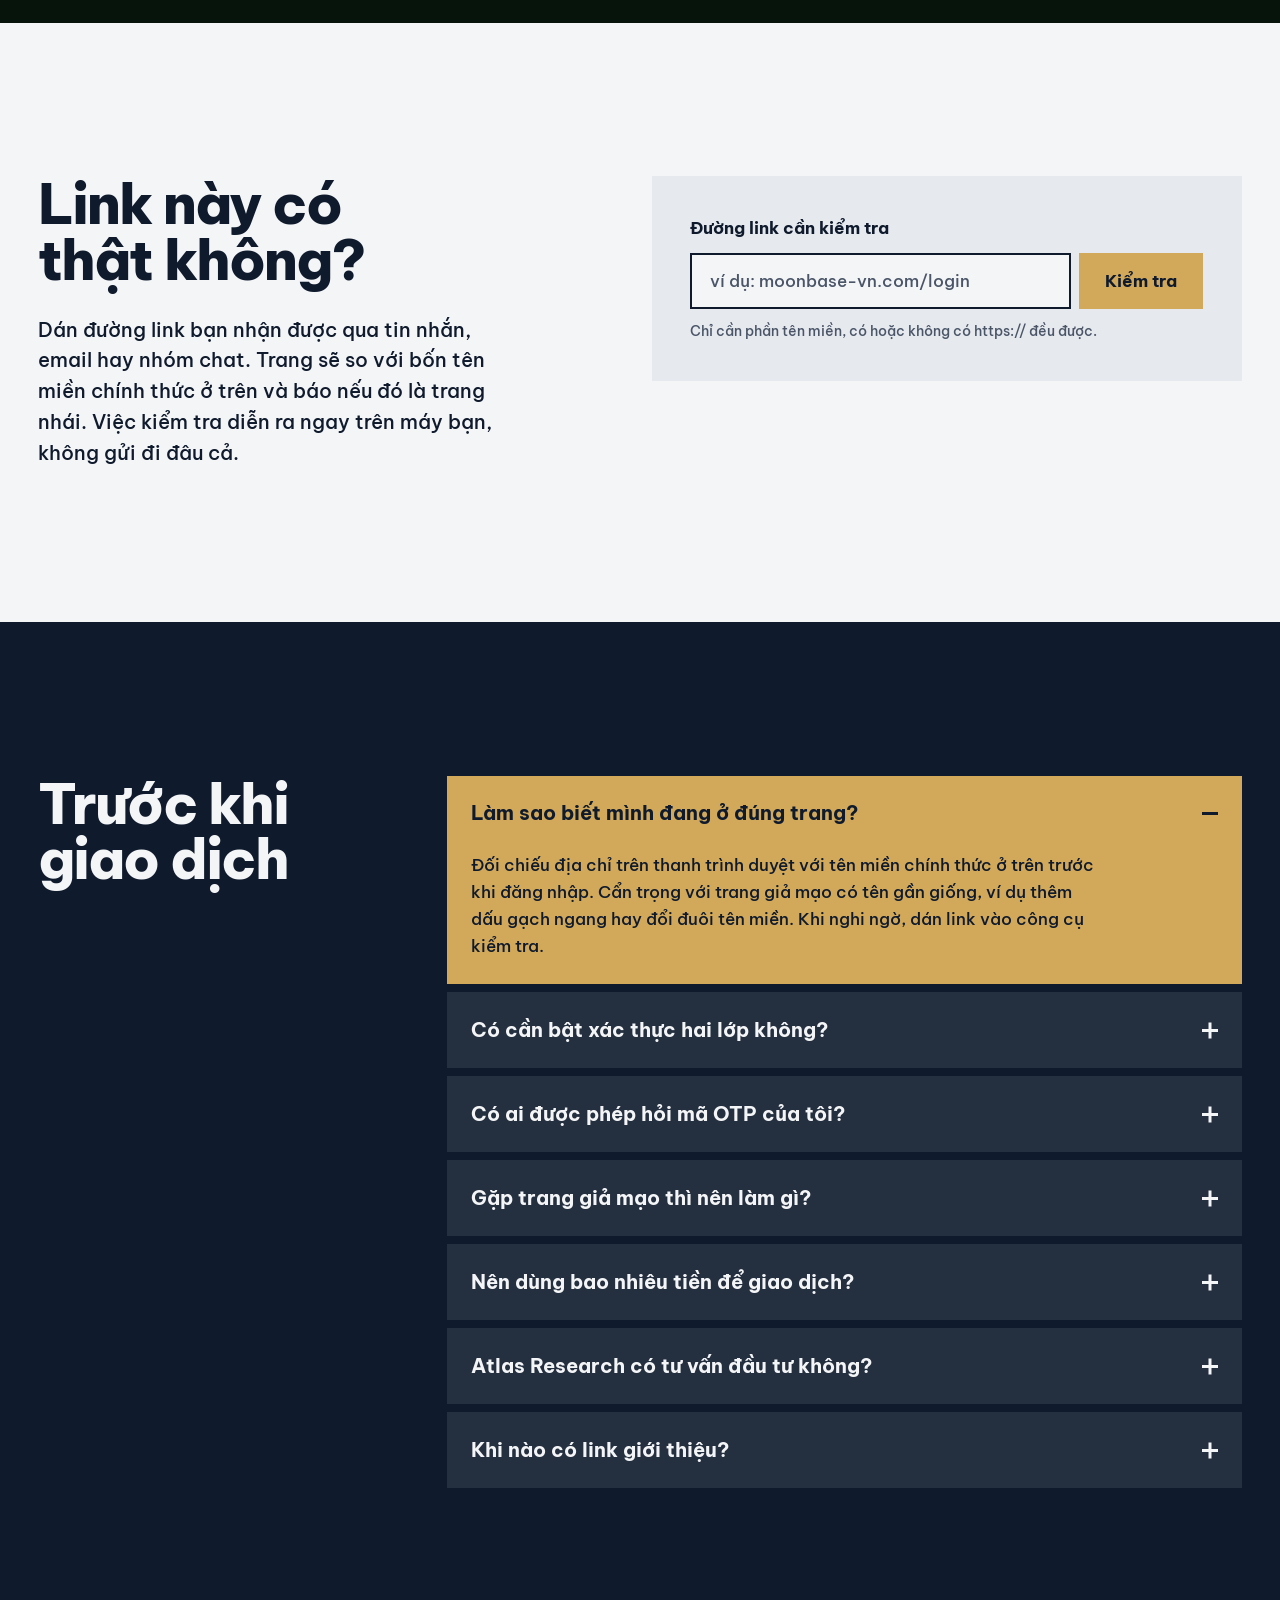
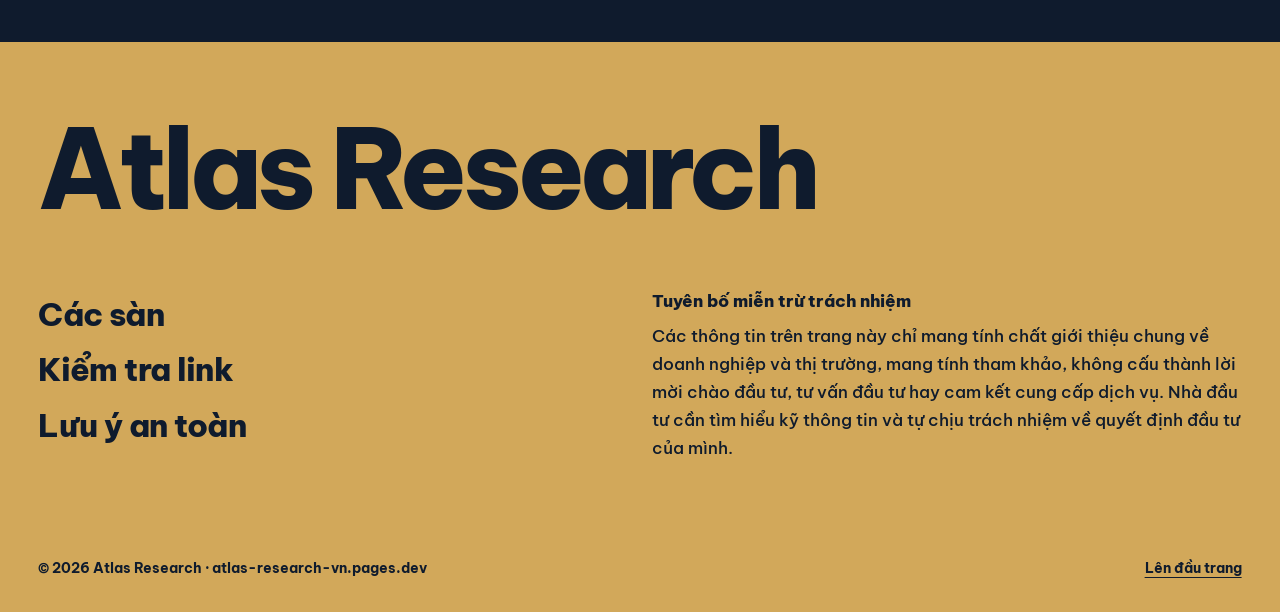
==== commit f0366468: "Thiết kế lại Affiliate Hub theo taste-skill: chương màu cho từng sàn - Mỗi sàn là một mảng màu thươn" ====
--- a/affiliate_hub/index.html
+++ b/affiliate_hub/index.html
@@ -1,5 +1,5 @@
 <!DOCTYPE html>
-<html lang="vi">
+<html lang="vi" class="no-js">
 <head>
 <meta charset="UTF-8">
 <meta name="viewport" content="width=device-width, initial-scale=1">
@@ -10,8 +10,8 @@
 <meta name="robots" content="index, follow">
 <meta name="google-site-verification" content="0d2XaISK9d_I3VrvTGI-0Q_jA2SwttlX7aFmNDVJa4U">
 <link rel="canonical" href="https://atlas-research-vn.pages.dev/">
-<meta name="theme-color" content="#FFFFFF" media="(prefers-color-scheme: light)">
-<meta name="theme-color" content="#0B0B0B" media="(prefers-color-scheme: dark)">
+<meta name="theme-color" content="#F4F5F7" media="(prefers-color-scheme: light)">
+<meta name="theme-color" content="#0F1B2D" media="(prefers-color-scheme: dark)">
 
 <!-- ===================== ICON ===================== -->
 <link rel="icon" href="img/logo.svg" type="image/svg+xml">
@@ -39,8 +39,8 @@
 <!-- ===================== FONT + CSS ===================== -->
 <link rel="preconnect" href="https://fonts.googleapis.com">
 <link rel="preconnect" href="https://fonts.gstatic.com" crossorigin>
-<link rel="stylesheet" href="https://fonts.googleapis.com/css2?family=Be+Vietnam+Pro:wght@400;500;600;700;800&family=Source+Serif+4:ital,opsz,wght@0,8..60,400;0,8..60,600;1,8..60,600&display=swap">
-<link rel="stylesheet" href="css/style.css?v=20261030">
+<link rel="stylesheet" href="https://fonts.googleapis.com/css2?family=Be+Vietnam+Pro:wght@500;700;800&display=swap">
+<link rel="stylesheet" href="css/style.css?v=20261030b">
 
 <!-- ===================== DỮ LIỆU CÓ CẤU TRÚC (schema.org) ===================== -->
 <script type="application/ld+json">
@@ -67,290 +67,252 @@
 
 <!-- Biểu tượng dùng lại nhiều lần -->
 <svg width="0" height="0" style="position:absolute" aria-hidden="true" focusable="false">
-  <symbol id="i-external" viewBox="0 0 24 24"><path d="M7 17 17 7M9 7h8v8" fill="none" stroke="currentColor" stroke-width="2" stroke-linecap="round" stroke-linejoin="round"/></symbol>
-  <symbol id="i-shield" viewBox="0 0 24 24"><path d="M12 3 5 6v5.5c0 4.3 3 8.1 7 9.5 4-1.4 7-5.2 7-9.5V6l-7-3Z" fill="none" stroke="currentColor" stroke-width="1.8" stroke-linejoin="round"/><path d="m9 12 2 2 4-4" fill="none" stroke="currentColor" stroke-width="1.8" stroke-linecap="round" stroke-linejoin="round"/></symbol>
-  <symbol id="i-copy" viewBox="0 0 24 24"><rect x="9" y="9" width="11" height="11" rx="2" fill="none" stroke="currentColor" stroke-width="1.8"/><path d="M5 15V6a2 2 0 0 1 2-2h9" fill="none" stroke="currentColor" stroke-width="1.8" stroke-linecap="round"/></symbol>
-  <symbol id="i-check" viewBox="0 0 24 24"><path d="m5 12.5 4.5 4.5L19 7.5" fill="none" stroke="currentColor" stroke-width="2" stroke-linecap="round" stroke-linejoin="round"/></symbol>
-  <symbol id="i-grid" viewBox="0 0 24 24"><rect x="4" y="4" width="7" height="7" rx="1.5" fill="none" stroke="currentColor" stroke-width="1.8"/><rect x="13" y="4" width="7" height="7" rx="1.5" fill="none" stroke="currentColor" stroke-width="1.8"/><rect x="4" y="13" width="7" height="7" rx="1.5" fill="none" stroke="currentColor" stroke-width="1.8"/><rect x="13" y="13" width="7" height="7" rx="1.5" fill="none" stroke="currentColor" stroke-width="1.8"/></symbol>
-  <symbol id="i-info" viewBox="0 0 24 24"><circle cx="12" cy="12" r="8.5" fill="none" stroke="currentColor" stroke-width="1.8"/><path d="M12 11v5M12 8h.01" fill="none" stroke="currentColor" stroke-width="2" stroke-linecap="round"/></symbol>
+  <symbol id="i-external" viewBox="0 0 24 24"><path d="M7 17 17 7M9 7h8v8" fill="none" stroke="currentColor" stroke-width="2.2" stroke-linecap="square"/></symbol>
+  <symbol id="i-copy" viewBox="0 0 24 24"><rect x="9" y="9" width="11" height="11" fill="none" stroke="currentColor" stroke-width="2"/><path d="M5 15V4h11" fill="none" stroke="currentColor" stroke-width="2"/></symbol>
+  <symbol id="i-lock" viewBox="0 0 24 24"><rect x="5" y="10.5" width="14" height="10" fill="currentColor"/><path d="M8 10.5V8a4 4 0 0 1 8 0v2.5" fill="none" stroke="currentColor" stroke-width="2.2"/></symbol>
+  <symbol id="i-check" viewBox="0 0 24 24"><path d="m5 12.5 4.5 4.5L19 7.5" fill="none" stroke="currentColor" stroke-width="2.4" stroke-linecap="square"/></symbol>
 </svg>
 
 <a class="skip-link" href="#noi-dung">Bỏ qua điều hướng</a>
 
-<header class="site-header">
-  <div class="container site-header__inner">
-    <a class="brand" href="./">
-      <img class="brand__mark" src="img/logo.svg" alt="" width="36" height="36">
-      <span class="brand__text">
-        <span class="brand__name">Atlas Research</span>
-        <span class="brand__tag">Góc kiến thức &amp; liên kết đa sàn</span>
-      </span>
-    </a>
-    <nav class="site-nav" aria-label="Điều hướng chính">
+<!-- ===================== MASTHEAD: header + khảm logo các sàn ===================== -->
+<header class="masthead">
+  <div class="bar">
+    <a class="bar__brand" href="./">
+      <img src="img/logo.svg" alt="" width="32" height="32">
+      <span>Atlas Research</span>
+    </a>
+    <nav class="bar__nav" aria-label="Điều hướng chính">
       <a href="#doi-tac">Các sàn</a>
+      <a href="#kiem-tra">Kiểm tra link</a>
       <a href="#an-toan">An toàn</a>
     </nav>
+    <a class="bar__action" href="#kiem-tra">Kiểm tra link</a>
+  </div>
+
+  <div class="mosaic">
+    <a class="tile tile--logo tile--wide" href="#moonbase" style="--brand:#1652F0">
+      <img src="img/partners/moonbase.png" alt="Moonbase" width="224" height="69">
+    </a>
+    <span class="tile tile--fill tile--tall" style="background:#1652F0" aria-hidden="true"></span>
+    <a class="tile tile--logo" href="#scex" style="--brand:#C29A3A">
+      <img src="img/partners/scex.png" alt="SCEX" width="230" height="73">
+    </a>
+    <span class="tile tile--fill" style="background:#C29A3A" aria-hidden="true"></span>
+    <span class="tile tile--fill" style="background:#0F1B2D" aria-hidden="true"></span>
+    <a class="tile tile--logo" href="#tcex" style="--brand:#E1251B">
+      <img src="img/partners/tcex.png" alt="TCEX" width="205" height="66">
+    </a>
+    <span class="tile tile--fill" style="background:#E1251B" aria-hidden="true"></span>
+    <a class="tile tile--logo tile--dark" href="#caex" style="--brand:#22C55E">
+      <img src="img/partners/caex.png" alt="CAEX" width="285" height="96">
+    </a>
+    <span class="tile tile--fill tile--wide" style="background:#22C55E" aria-hidden="true"></span>
   </div>
 </header>
 
 <main id="noi-dung">
 
   <!-- ===================== HERO ===================== -->
-  <section class="hero">
-    <div class="container hero__grid">
-      <div class="hero__copy">
-        <p class="eyebrow">Đối tác · Affiliate Hub</p>
-        <h1>Hệ thống liên&nbsp;kết <em>đa&nbsp;sàn</em></h1>
-        <p class="lead">Tổng hợp liên kết truy cập đến các nền tảng giao dịch tài sản mã hóa uy tín tại Việt Nam, đồng hành cùng cộng đồng Atlas Research.</p>
-        <ul class="hero__facts">
-          <li><svg aria-hidden="true"><use href="#i-grid"/></svg>4 nền tảng giao dịch trong nước</li>
-          <li><svg aria-hidden="true"><use href="#i-shield"/></svg>Liên kết trực tiếp tới tên miền chính thức</li>
-          <li><svg aria-hidden="true"><use href="#i-info"/></svg>Thông tin mang tính tham khảo</li>
-        </ul>
-      </div>
-
-      <aside class="quick" aria-labelledby="quick-title">
-        <div class="quick__head">
-          <h2 id="quick-title">Truy cập nhanh</h2>
-          <span>Tên miền chính thức</span>
-        </div>
-        <ol class="quick__list">
-          <li><a href="https://moonbase.vn/" target="_blank" rel="noopener sponsored" data-partner="moonbase" data-placement="quick" style="--brand:#1652F0">
-            <span class="quick__num">01</span><span class="quick__name">Moonbase</span><span class="quick__domain">moonbase.vn</span>
-            <svg class="quick__arrow" aria-hidden="true"><use href="#i-external"/></svg><span class="sr-only">(mở trong tab mới)</span>
-          </a></li>
-          <li><a href="https://scex.com.vn/" target="_blank" rel="noopener sponsored" data-partner="scex" data-placement="quick" style="--brand:#C29A3A">
-            <span class="quick__num">02</span><span class="quick__name">SCEX</span><span class="quick__domain">scex.com.vn</span>
-            <svg class="quick__arrow" aria-hidden="true"><use href="#i-external"/></svg><span class="sr-only">(mở trong tab mới)</span>
-          </a></li>
-          <li><a href="https://www.tcex.com.vn/" target="_blank" rel="noopener sponsored" data-partner="tcex" data-placement="quick" style="--brand:#E1251B">
-            <span class="quick__num">03</span><span class="quick__name">TCEX</span><span class="quick__domain">tcex.com.vn</span>
-            <svg class="quick__arrow" aria-hidden="true"><use href="#i-external"/></svg><span class="sr-only">(mở trong tab mới)</span>
-          </a></li>
-          <li><a href="https://www.caex.com.vn/" target="_blank" rel="noopener sponsored" data-partner="caex" data-placement="quick" style="--brand:#22C55E">
-            <span class="quick__num">04</span><span class="quick__name">CAEX</span><span class="quick__domain">caex.com.vn</span>
-            <svg class="quick__arrow" aria-hidden="true"><use href="#i-external"/></svg><span class="sr-only">(mở trong tab mới)</span>
-          </a></li>
-        </ol>
-        <p class="quick__note"><svg aria-hidden="true"><use href="#i-shield"/></svg>Luôn đối chiếu thanh địa chỉ trước khi đăng nhập.</p>
-      </aside>
+  <section class="hero" aria-labelledby="hero-title">
+    <p class="hero__standfirst" data-reveal>Hệ thống liên kết đa sàn của Atlas Research: địa chỉ thật của bốn sàn giao dịch tài sản mã hóa tại Việt Nam, và một công cụ kiểm tra link trước khi bạn đăng nhập.</p>
+    <div class="hero__main">
+      <h1 id="hero-title" class="masked"><span class="line"><span>Tên miền</span></span> <span class="line"><span>chính thức</span></span></h1>
+      <div class="hero__actions" data-reveal>
+        <a class="btn btn--primary" href="#kiem-tra">Kiểm tra một đường link</a>
+        <a class="hero__link" href="#doi-tac">Xem bốn sàn</a>
+      </div>
     </div>
   </section>
 
-  <!-- ===================== DANH SÁCH ĐỐI TÁC ===================== -->
-  <section class="section" id="doi-tac" aria-labelledby="partners-title">
-    <div class="container">
-      <div class="section__head">
-        <div>
-          <p class="eyebrow">Danh sách đối tác</p>
-          <h2 id="partners-title">Các nền tảng giao dịch</h2>
-        </div>
-        <p class="section__desc">Giới thiệu ngắn gọn về từng doanh nghiệp. Tính năng tạo link giới thiệu cá nhân sẽ được cập nhật trong thời gian tới.</p>
-      </div>
-
-      <div class="partners">
-
-        <article class="partner" id="moonbase" style="--brand:#1652F0">
-          <div class="partner__plate">
-            <img src="img/partners/moonbase.png" alt="Logo Moonbase" width="224" height="69" loading="lazy">
-          </div>
-          <div class="partner__body">
-            <div class="partner__head">
-              <h3 class="partner__name">Moonbase</h3>
-              <span class="partner__index" aria-hidden="true">01</span>
-            </div>
-            <p class="partner__tagline">Nền tảng giao dịch tài sản mã hóa tiên phong của Việt Nam</p>
-            <p class="partner__desc">Moonbase mang sứ mệnh đưa 100 triệu người Việt bước vào kỷ nguyên tài sản số — an toàn, minh bạch và bền vững. 100% công nghệ lõi và hạ tầng do đội ngũ kỹ sư Việt Nam xây dựng.</p>
-            <ul class="partner__tags" aria-label="Điểm nổi bật">
-              <li>Hạ tầng đặt tại Việt Nam</li>
-              <li>An toàn thông tin cấp độ 4</li>
-              <li>Biểu đồ TradingView</li>
-            </ul>
-          </div>
-          <div class="partner__domain">
-            <svg aria-hidden="true"><use href="#i-shield"/></svg>
-            <span class="partner__domain-label">Tên miền chính thức</span>
-            <strong>moonbase.vn</strong>
+  <!-- ===================== CÁC SÀN: mỗi sàn một chương màu ===================== -->
+  <section id="doi-tac" aria-labelledby="partners-title">
+    <h2 id="partners-title" class="sr-only">Các nền tảng giao dịch</h2>
+
+    <article class="partner" id="moonbase" style="--brand:#1652F0;--brand-ink:#FFFFFF;--brand-deep:#0D3BB8">
+      <div class="partner__text" data-reveal>
+        <h3 class="partner__name">Moonbase</h3>
+        <p class="partner__tagline">Nền tảng giao dịch tài sản mã hóa tiên phong của Việt Nam.</p>
+        <p class="partner__desc">Moonbase mang sứ mệnh đưa 100 triệu người Việt bước vào kỷ nguyên tài sản số: an toàn, minh bạch và bền vững. 100% công nghệ lõi và hạ tầng do đội ngũ kỹ sư Việt Nam xây dựng.</p>
+        <p class="partner__tags">Hạ tầng đặt tại Việt Nam · An toàn thông tin cấp độ 4 · Biểu đồ TradingView</p>
+      </div>
+      <div class="partner__side" data-reveal>
+        <div class="browser" data-ui>
+  <div class="partner__domain">
+            <span class="addr"><svg class="addr__lock" aria-hidden="true"><use href="#i-lock"/></svg><span class="addr__scheme">https://</span><strong>moonbase.vn</strong></span>
             <button class="copy-btn" type="button" data-copy="https://moonbase.vn/" hidden>
               <svg class="copy-btn__icon" aria-hidden="true"><use href="#i-copy"/></svg><svg class="copy-btn__done" aria-hidden="true"><use href="#i-check"/></svg><span class="copy-btn__text" data-label aria-live="polite">Sao chép</span>
             </button>
           </div>
-          <div class="partner__actions">
-            <a class="btn btn--primary" href="https://moonbase.vn/" target="_blank" rel="noopener sponsored" data-partner="moonbase" data-placement="card">
-              Truy cập website<svg aria-hidden="true"><use href="#i-external"/></svg><span class="sr-only">(mở trong tab mới)</span>
-            </a>
-            <span class="btn btn--soon" aria-disabled="true">Link giới thiệu<span class="badge">Sắp ra mắt</span></span>
-          </div>
-        </article>
-
-        <article class="partner" id="scex" style="--brand:#C29A3A">
-          <div class="partner__plate">
-            <img src="img/partners/scex.png" alt="Logo SCEX" width="230" height="73" loading="lazy">
-          </div>
-          <div class="partner__body">
-            <div class="partner__head">
-              <h3 class="partner__name">SCEX</h3>
-              <span class="partner__index" aria-hidden="true">02</span>
-            </div>
-            <p class="partner__tagline">Hệ sinh thái an toàn cho tài sản số Việt</p>
-            <p class="partner__desc">SCEX phát triển hạ tầng và giải pháp cho hệ sinh thái tài sản mã hóa, kiên định ba giá trị Safe · Convenient · Efficient, xây dựng trên hạ tầng bảo mật chuẩn quốc gia.</p>
-            <ul class="partner__tags" aria-label="Điểm nổi bật">
-              <li>Bảo mật chuẩn quốc gia</li>
-              <li>An toàn · Thuận tiện · Hiệu quả</li>
-            </ul>
-          </div>
-          <div class="partner__domain">
-            <svg aria-hidden="true"><use href="#i-shield"/></svg>
-            <span class="partner__domain-label">Tên miền chính thức</span>
-            <strong>scex.com.vn</strong>
+          <div class="partner__plate"><img src="img/partners/moonbase.png" alt="Logo Moonbase" width="224" height="69" loading="lazy"></div>
+        </div>
+        <p class="partner__domain-note">Tên miền chính thức. Thanh địa chỉ của bạn phải hiện đúng như trên.</p>
+        <div class="partner__actions">
+          <a class="btn btn--primary" href="https://moonbase.vn/" target="_blank" rel="noopener sponsored" data-partner="moonbase" data-placement="card">
+            Truy cập website<svg aria-hidden="true"><use href="#i-external"/></svg><span class="sr-only">(mở trong tab mới)</span>
+          </a>
+          <span class="btn btn--soon" aria-disabled="true">Link giới thiệu sắp có</span>
+        </div>
+      </div>
+    </article>
+
+    <article class="partner" id="scex" style="--brand:#C29A3A;--brand-ink:#0F1B2D;--brand-deep:#A9822A">
+      <div class="partner__text" data-reveal>
+        <h3 class="partner__name">SCEX</h3>
+        <p class="partner__tagline">Hệ sinh thái an toàn cho tài sản số Việt.</p>
+        <p class="partner__desc">SCEX phát triển hạ tầng và giải pháp cho hệ sinh thái tài sản mã hóa, kiên định ba giá trị Safe · Convenient · Efficient, xây dựng trên hạ tầng bảo mật chuẩn quốc gia.</p>
+        <p class="partner__tags">Bảo mật chuẩn quốc gia · An toàn, thuận tiện, hiệu quả</p>
+      </div>
+      <div class="partner__side" data-reveal>
+        <div class="browser" data-ui>
+  <div class="partner__domain">
+            <span class="addr"><svg class="addr__lock" aria-hidden="true"><use href="#i-lock"/></svg><span class="addr__scheme">https://</span><strong>scex.com.vn</strong></span>
             <button class="copy-btn" type="button" data-copy="https://scex.com.vn/" hidden>
               <svg class="copy-btn__icon" aria-hidden="true"><use href="#i-copy"/></svg><svg class="copy-btn__done" aria-hidden="true"><use href="#i-check"/></svg><span class="copy-btn__text" data-label aria-live="polite">Sao chép</span>
             </button>
           </div>
-          <div class="partner__actions">
-            <a class="btn btn--primary" href="https://scex.com.vn/" target="_blank" rel="noopener sponsored" data-partner="scex" data-placement="card">
-              Truy cập website<svg aria-hidden="true"><use href="#i-external"/></svg><span class="sr-only">(mở trong tab mới)</span>
-            </a>
-            <span class="btn btn--soon" aria-disabled="true">Link giới thiệu<span class="badge">Sắp ra mắt</span></span>
-          </div>
-        </article>
-
-        <article class="partner" id="tcex" style="--brand:#E1251B">
-          <div class="partner__plate">
-            <img src="img/partners/tcex.png" alt="Logo TCEX" width="205" height="66" loading="lazy">
-          </div>
-          <div class="partner__body">
-            <div class="partner__head">
-              <h3 class="partner__name">TCEX</h3>
-              <span class="partner__index" aria-hidden="true">03</span>
-            </div>
-            <p class="partner__tagline">Sàn giao dịch tập trung minh bạch &amp; hiệu quả</p>
-            <p class="partner__desc">TCEX kiến tạo môi trường giao dịch tài sản mã hóa an toàn, minh bạch, vận hành theo mô hình sàn tập trung (CEX) với dữ liệu cập nhật liên tục và công cụ quản lý danh mục toàn diện.</p>
-            <ul class="partner__tags" aria-label="Điểm nổi bật">
-              <li>Mô hình sàn tập trung (CEX)</li>
-              <li>Quản lý danh mục</li>
-              <li>Phân tích &amp; đào tạo</li>
-            </ul>
-          </div>
-          <div class="partner__domain">
-            <svg aria-hidden="true"><use href="#i-shield"/></svg>
-            <span class="partner__domain-label">Tên miền chính thức</span>
-            <strong>tcex.com.vn</strong>
+          <div class="partner__plate"><img src="img/partners/scex.png" alt="Logo SCEX" width="230" height="73" loading="lazy"></div>
+        </div>
+        <p class="partner__domain-note">Tên miền chính thức. Thanh địa chỉ của bạn phải hiện đúng như trên.</p>
+        <div class="partner__actions">
+          <a class="btn btn--primary" href="https://scex.com.vn/" target="_blank" rel="noopener sponsored" data-partner="scex" data-placement="card">
+            Truy cập website<svg aria-hidden="true"><use href="#i-external"/></svg><span class="sr-only">(mở trong tab mới)</span>
+          </a>
+          <span class="btn btn--soon" aria-disabled="true">Link giới thiệu sắp có</span>
+        </div>
+      </div>
+    </article>
+
+    <article class="partner" id="tcex" style="--brand:#D7231A;--brand-ink:#FFFFFF;--brand-deep:#AE1A12">
+      <div class="partner__text" data-reveal>
+        <h3 class="partner__name">TCEX</h3>
+        <p class="partner__tagline">Sàn giao dịch tập trung minh bạch và hiệu quả.</p>
+        <p class="partner__desc">TCEX kiến tạo môi trường giao dịch tài sản mã hóa an toàn, minh bạch, vận hành theo mô hình sàn tập trung (CEX) với dữ liệu cập nhật liên tục và công cụ quản lý danh mục toàn diện.</p>
+        <p class="partner__tags">Mô hình sàn tập trung (CEX) · Quản lý danh mục · Phân tích và đào tạo</p>
+      </div>
+      <div class="partner__side" data-reveal>
+        <div class="browser" data-ui>
+  <div class="partner__domain">
+            <span class="addr"><svg class="addr__lock" aria-hidden="true"><use href="#i-lock"/></svg><span class="addr__scheme">https://</span><strong>tcex.com.vn</strong></span>
             <button class="copy-btn" type="button" data-copy="https://www.tcex.com.vn/" hidden>
               <svg class="copy-btn__icon" aria-hidden="true"><use href="#i-copy"/></svg><svg class="copy-btn__done" aria-hidden="true"><use href="#i-check"/></svg><span class="copy-btn__text" data-label aria-live="polite">Sao chép</span>
             </button>
           </div>
-          <div class="partner__actions">
-            <a class="btn btn--primary" href="https://www.tcex.com.vn/" target="_blank" rel="noopener sponsored" data-partner="tcex" data-placement="card">
-              Truy cập website<svg aria-hidden="true"><use href="#i-external"/></svg><span class="sr-only">(mở trong tab mới)</span>
-            </a>
-            <span class="btn btn--soon" aria-disabled="true">Link giới thiệu<span class="badge">Sắp ra mắt</span></span>
-          </div>
-        </article>
-
-        <article class="partner" id="caex" style="--brand:#22C55E">
-          <div class="partner__plate partner__plate--dark">
-            <img src="img/partners/caex.png" alt="Logo CAEX" width="285" height="96" loading="lazy">
-          </div>
-          <div class="partner__body">
-            <div class="partner__head">
-              <h3 class="partner__name">CAEX</h3>
-              <span class="partner__index" aria-hidden="true">04</span>
-            </div>
-            <p class="partner__tagline">Sàn giao dịch tài sản mã hóa Việt Nam Thịnh Vượng</p>
-            <p class="partner__desc">CAEX xây dựng nền tảng giao dịch tài sản mã hóa an toàn, minh bạch và tuân thủ pháp luật tại Việt Nam, hướng tới trở thành sàn giao dịch tài sản mã hóa hàng đầu.</p>
-            <ul class="partner__tags" aria-label="Điểm nổi bật">
-              <li>Tuân thủ pháp luật Việt Nam</li>
-              <li>An toàn &amp; minh bạch</li>
-            </ul>
-          </div>
-          <div class="partner__domain">
-            <svg aria-hidden="true"><use href="#i-shield"/></svg>
-            <span class="partner__domain-label">Tên miền chính thức</span>
-            <strong>caex.com.vn</strong>
+          <div class="partner__plate"><img src="img/partners/tcex.png" alt="Logo TCEX" width="205" height="66" loading="lazy"></div>
+        </div>
+        <p class="partner__domain-note">Tên miền chính thức. Thanh địa chỉ của bạn phải hiện đúng như trên.</p>
+        <div class="partner__actions">
+          <a class="btn btn--primary" href="https://www.tcex.com.vn/" target="_blank" rel="noopener sponsored" data-partner="tcex" data-placement="card">
+            Truy cập website<svg aria-hidden="true"><use href="#i-external"/></svg><span class="sr-only">(mở trong tab mới)</span>
+          </a>
+          <span class="btn btn--soon" aria-disabled="true">Link giới thiệu sắp có</span>
+        </div>
+      </div>
+    </article>
+
+    <article class="partner" id="caex" style="--brand:#07140C;--brand-ink:#FFFFFF;--brand-deep:#123321">
+      <div class="partner__text" data-reveal>
+        <h3 class="partner__name">CAEX</h3>
+        <p class="partner__tagline">Sàn giao dịch tài sản mã hóa Việt Nam Thịnh Vượng.</p>
+        <p class="partner__desc">CAEX xây dựng nền tảng giao dịch tài sản mã hóa an toàn, minh bạch và tuân thủ pháp luật tại Việt Nam, hướng tới trở thành sàn giao dịch tài sản mã hóa hàng đầu.</p>
+        <p class="partner__tags">Tuân thủ pháp luật Việt Nam · An toàn và minh bạch</p>
+      </div>
+      <div class="partner__side" data-reveal>
+        <div class="browser" data-ui>
+  <div class="partner__domain">
+            <span class="addr"><svg class="addr__lock" aria-hidden="true"><use href="#i-lock"/></svg><span class="addr__scheme">https://</span><strong>caex.com.vn</strong></span>
             <button class="copy-btn" type="button" data-copy="https://www.caex.com.vn/" hidden>
               <svg class="copy-btn__icon" aria-hidden="true"><use href="#i-copy"/></svg><svg class="copy-btn__done" aria-hidden="true"><use href="#i-check"/></svg><span class="copy-btn__text" data-label aria-live="polite">Sao chép</span>
             </button>
           </div>
-          <div class="partner__actions">
-            <a class="btn btn--primary" href="https://www.caex.com.vn/" target="_blank" rel="noopener sponsored" data-partner="caex" data-placement="card">
-              Truy cập website<svg aria-hidden="true"><use href="#i-external"/></svg><span class="sr-only">(mở trong tab mới)</span>
-            </a>
-            <span class="btn btn--soon" aria-disabled="true">Link giới thiệu<span class="badge">Sắp ra mắt</span></span>
-          </div>
-        </article>
-
-      </div>
+          <div class="partner__plate partner__plate--dark"><img src="img/partners/caex.png" alt="Logo CAEX" width="285" height="96" loading="lazy"></div>
+        </div>
+        <p class="partner__domain-note">Tên miền chính thức. Thanh địa chỉ của bạn phải hiện đúng như trên.</p>
+        <div class="partner__actions">
+          <a class="btn btn--primary" href="https://www.caex.com.vn/" target="_blank" rel="noopener sponsored" data-partner="caex" data-placement="card">
+            Truy cập website<svg aria-hidden="true"><use href="#i-external"/></svg><span class="sr-only">(mở trong tab mới)</span>
+          </a>
+          <span class="btn btn--soon" aria-disabled="true">Link giới thiệu sắp có</span>
+        </div>
+      </div>
+    </article>
+  </section>
+
+  <!-- ===================== KIỂM TRA LINK (công cụ chạy trên trình duyệt) ===================== -->
+  <section class="checker" id="kiem-tra" aria-labelledby="checker-title">
+    <div class="checker__intro" data-reveal>
+      <h2 id="checker-title">Link này có thật không?</h2>
+      <p>Dán đường link bạn nhận được qua tin nhắn, email hay nhóm chat. Trang sẽ so với bốn tên miền chính thức ở trên và báo nếu đó là trang nhái. Việc kiểm tra diễn ra ngay trên máy bạn, không gửi đi đâu cả.</p>
+    </div>
+    <form class="checker__form" data-checker data-ui data-reveal>
+      <label for="checker-input">Đường link cần kiểm tra</label>
+      <div class="checker__row">
+        <input id="checker-input" name="url" type="text" inputmode="url" autocomplete="off" spellcheck="false" placeholder="ví dụ: moonbase-vn.com/login" aria-describedby="checker-help">
+        <button class="btn btn--primary" type="submit">Kiểm tra</button>
+      </div>
+      <p id="checker-help" class="checker__help">Chỉ cần phần tên miền, có hoặc không có https:// đều được.</p>
+      <output class="checker__result" for="checker-input" aria-live="polite" data-result hidden></output>
+      <noscript><p class="checker__help">Công cụ cần JavaScript. Hãy tự đối chiếu: moonbase.vn · scex.com.vn · tcex.com.vn · caex.com.vn</p></noscript>
+    </form>
+  </section>
+
+  <!-- ===================== LƯU Ý AN TOÀN (FAQ) ===================== -->
+  <section class="faq" id="an-toan" aria-labelledby="safety-title">
+    <h2 id="safety-title" data-reveal>Trước khi giao dịch</h2>
+    <div class="faq__list" data-reveal>
+      <details name="faq" open>
+        <summary>Làm sao biết mình đang ở đúng trang?</summary>
+        <p>Đối chiếu địa chỉ trên thanh trình duyệt với tên miền chính thức ở trên trước khi đăng nhập. Cẩn trọng với trang giả mạo có tên gần giống, ví dụ thêm dấu gạch ngang hay đổi đuôi tên miền. Khi nghi ngờ, dán link vào công cụ kiểm tra.</p>
+      </details>
+      <details name="faq">
+        <summary>Có cần bật xác thực hai lớp không?</summary>
+        <p>Có. Kích hoạt 2FA và dùng mật khẩu mạnh, riêng biệt cho từng sàn để giảm thiểu rủi ro khi một tài khoản bị lộ.</p>
+      </details>
+      <details name="faq">
+        <summary>Có ai được phép hỏi mã OTP của tôi?</summary>
+        <p>Không ai cả. Không cung cấp OTP, mật khẩu hay khóa bí mật cho bất kỳ ai, kể cả người tự nhận là nhân viên hỗ trợ hoặc Atlas Research.</p>
+      </details>
+      <details name="faq">
+        <summary>Gặp trang giả mạo thì nên làm gì?</summary>
+        <p>Đóng trang và không nhập bất kỳ thông tin nào. Nếu đã lỡ đăng nhập, hãy vào sàn qua tên miền chính thức để đổi mật khẩu ngay và liên hệ bộ phận hỗ trợ của sàn từ chính trang đó.</p>
+      </details>
+      <details name="faq">
+        <summary>Nên dùng bao nhiêu tiền để giao dịch?</summary>
+        <p>Tài sản mã hóa biến động mạnh. Chỉ dùng khoản tiền bạn chấp nhận được rủi ro và luôn tìm hiểu kỹ trước mỗi quyết định.</p>
+      </details>
+      <details name="faq">
+        <summary>Atlas Research có tư vấn đầu tư không?</summary>
+        <p>Không. Thông tin trên trang chỉ giới thiệu chung về doanh nghiệp và thị trường, mang tính tham khảo. Bạn tự nghiên cứu và tự chịu trách nhiệm về quyết định của mình.</p>
+      </details>
+      <details name="faq">
+        <summary>Khi nào có link giới thiệu?</summary>
+        <p>Tính năng tạo link giới thiệu cá nhân sẽ được cập nhật trong thời gian tới. Khi có, nút sẽ xuất hiện ngay cạnh nút truy cập website của từng sàn.</p>
+      </details>
     </div>
   </section>
 
-  <!-- ===================== LƯU Ý AN TOÀN ===================== -->
-  <section class="section section--band" id="an-toan" aria-labelledby="safety-title">
-    <div class="container">
-      <div class="section__head">
-        <div>
-          <p class="eyebrow">Trước khi giao dịch</p>
-          <h2 id="safety-title">Bốn nguyên tắc an toàn</h2>
-        </div>
-        <p class="section__desc">Những thói quen đơn giản giúp bạn tránh phần lớn rủi ro mất tài khoản và lừa đảo trên thị trường tài sản số.</p>
-      </div>
-      <ol class="tips">
-        <li class="tip">
-          <span class="tip__num">01</span>
-          <h3>Kiểm tra đúng tên miền</h3>
-          <p>Đối chiếu địa chỉ trên thanh trình duyệt với tên miền chính thức ở trên trước khi đăng nhập. Cẩn trọng với trang giả mạo có tên gần giống.</p>
-        </li>
-        <li class="tip">
-          <span class="tip__num">02</span>
-          <h3>Bật xác thực hai lớp</h3>
-          <p>Kích hoạt 2FA và dùng mật khẩu mạnh, riêng biệt cho từng sàn để giảm thiểu rủi ro khi một tài khoản bị lộ.</p>
-        </li>
-        <li class="tip">
-          <span class="tip__num">03</span>
-          <h3>Không chia sẻ mã OTP</h3>
-          <p>Không cung cấp OTP, mật khẩu hay khóa bí mật cho bất kỳ ai — kể cả người tự nhận là nhân viên hỗ trợ hoặc Atlas Research.</p>
-        </li>
-        <li class="tip">
-          <span class="tip__num">04</span>
-          <h3>Tự nghiên cứu, tự quyết định</h3>
-          <p>Tài sản mã hóa biến động mạnh. Chỉ dùng khoản tiền bạn chấp nhận được rủi ro và luôn tìm hiểu kỹ trước mỗi quyết định.</p>
-        </li>
-      </ol>
-    </div>
-  </section>
-
 </main>
 
 <!-- ===================== FOOTER ===================== -->
 <footer class="site-footer">
-  <div class="container">
-    <div class="site-footer__top">
-      <a class="brand brand--footer" href="./">
-        <img class="brand__mark" src="img/logo.svg" alt="" width="36" height="36">
-        <span class="brand__text">
-          <span class="brand__name">Atlas Research</span>
-          <span class="brand__tag">Góc kiến thức &amp; liên kết đa sàn</span>
-        </span>
-      </a>
-      <nav class="site-footer__nav" aria-label="Liên kết chân trang">
-        <a href="#doi-tac">Các sàn</a>
-        <a href="#an-toan">Lưu ý an toàn</a>
-        <a href="#noi-dung">Lên đầu trang</a>
-      </nav>
-    </div>
-
+  <p class="site-footer__name" aria-hidden="true">Atlas Research</p>
+  <div class="site-footer__row">
+    <nav class="site-footer__places" aria-label="Liên kết chân trang">
+      <a href="#doi-tac">Các sàn</a>
+      <a href="#kiem-tra">Kiểm tra link</a>
+      <a href="#an-toan">Lưu ý an toàn</a>
+    </nav>
     <div class="disclaimer">
-      <p class="disclaimer__title">Tuyên bố miễn trừ trách nhiệm</p>
+      <h2 class="disclaimer__title">Tuyên bố miễn trừ trách nhiệm</h2>
       <p>Các thông tin trên trang này chỉ mang tính chất giới thiệu chung về doanh nghiệp và thị trường, mang tính tham khảo, không cấu thành lời mời chào đầu tư, tư vấn đầu tư hay cam kết cung cấp dịch vụ. Nhà đầu tư cần tìm hiểu kỹ thông tin và tự chịu trách nhiệm về quyết định đầu tư của mình.</p>
     </div>
-
-    <div class="site-footer__bottom">
-      <span>© <span data-year>2026</span> Atlas Research. Bảo lưu mọi quyền.</span>
-      <span>atlas-research-vn.pages.dev</span>
-    </div>
+  </div>
+  <div class="site-footer__bottom">
+    <span>© <span data-year>2026</span> Atlas Research · atlas-research-vn.pages.dev</span>
+    <a href="#noi-dung">Lên đầu trang</a>
   </div>
 </footer>
 
-<script src="js/main.js?v=20261030" defer></script>
+<script src="js/main.js?v=20261030b" defer></script>
 </body>
 </html>
--- a/affiliate_hub/css/style.css
+++ b/affiliate_hub/css/style.css
@@ -1,80 +1,54 @@
 /* =============================================================================
    ATLAS RESEARCH — Affiliate Hub stylesheet
    File đích: /var/www/atlasresearch.blog/affiliate_hub/css/style.css
-   Phong cách: tạp chí công nghệ — đen trắng tương phản cao, đường kẻ thay cho
-   khung bo góc, nhãn chữ in hoa nhỏ, tiêu đề đậm, một màu nhấn duy nhất.
+   Hướng thiết kế: "chương màu" — mỗi khối là một mảng màu phẳng tràn viền,
+   mỗi sàn mang màu thương hiệu của chính nó. Một kiểu chữ, hai độ đậm,
+   góc vuông, không đường kẻ mảnh, không bóng đổ, không gradient.
    -----------------------------------------------------------------------------
-   1. Design tokens (sáng / tối)      5. Hero + Truy cập nhanh
-   2. Nền tảng (reset, typography)    6. Thẻ đối tác
-   3. Tiện ích (container, sr-only)   7. Lưu ý an toàn
-   4. Header                          8. Footer
+   1. Design tokens (sáng / tối)      5. Chương từng sàn
+   2. Nền tảng                        6. Công cụ kiểm tra link
+   3. Tiện ích + nút                  7. Lưu ý an toàn (FAQ)
+   4. Masthead + hero                 8. Footer + chuyển động
    ============================================================================= */
 
 /* 1. DESIGN TOKENS ========================================================== */
 :root{
   color-scheme:light dark;
 
-  --bg:#FFFFFF;
-  --bg-elev:#FFFFFF;
-  --bg-sunk:#F2F2F0;
-  --header-bg:#FFFFFF;
-
-  --ink:#0A0A0A;
-  --ink-2:#2E2E2E;
-  --muted:#6B6B6B;
-  --line:#DADADA;
-  --line-strong:#0A0A0A;
-
-  --accent:#E8361C;        /* màu nhấn duy nhất: nhãn, số thứ tự, hover */
-  --accent-ink:#FFFFFF;
-  --ok:#0B7A4B;
-
-  --plate-light:#F2F2F0;
-  --plate-dark:#0A0A0A;
-
-  --btn-bg:#0A0A0A;
-  --btn-bg-hover:var(--accent);
-  --btn-ink:#FFFFFF;
-
-  --footer-bg:#0A0A0A;
-  --footer-ink:#F2F2F2;
-  --footer-muted:#9A9A9A;
-  --footer-line:rgba(255,255,255,.16);
-
-  --rule:4px;              /* đường kẻ đậm mở đầu mỗi khối */
-
-  --font-sans:"Be Vietnam Pro","Segoe UI",system-ui,-apple-system,Roboto,"Helvetica Neue",Arial,sans-serif;
-  --font-serif:"Source Serif 4",Georgia,Cambria,"Times New Roman",serif;
-
-  --container:1240px;
-  --gutter:clamp(16px,4vw,40px);
+  --paper:#F4F5F7;          /* nền */
+  --paper-2:#E6E9EE;        /* một bậc tông, thay cho đường kẻ */
+  --ink:#0F1B2D;            /* navy của logo */
+  --ink-soft:#4A5568;
+  --accent:#D2A85A;         /* đồng thau của logo — chỉ dùng cho hành động */
+  --accent-ink:#0F1B2D;
+  --navy:#0F1B2D;           /* navy cố định cho masthead, không đổi theo chế độ tối */
+
+  --ok:#0E7A57;
+  --warn:#B42318;
+
+  /* 5 bậc cỡ chữ */
+  --t-display:clamp(52px,8.6vw,136px);
+  --t-head:clamp(34px,4.4vw,64px);
+  --t-sub:clamp(26px,2.5vw,36px);
+  --t-lead:clamp(19px,1.6vw,22px);
+  --t-body:17px;
+  --t-small:14px;
+
+  --font:"Be Vietnam Pro","Segoe UI",system-ui,-apple-system,Roboto,"Helvetica Neue",Arial,sans-serif;
+
+  --margin:clamp(16px,3vw,40px);
+  --section-gap:clamp(96px,12vw,200px);
+  --ease-out:cubic-bezier(.16,1,.3,1);
 }
 
 @media (prefers-color-scheme:dark){
   :root{
-    --bg:#0B0B0B;
-    --bg-elev:#0B0B0B;
-    --bg-sunk:#181818;
-    --header-bg:#0B0B0B;
-
-    --ink:#F2F2F2;
-    --ink-2:#C9C9C9;
-    --muted:#8E8E8E;
-    --line:#2A2A2A;
-    --line-strong:#F2F2F2;
-
-    --accent:#FF5A3D;
-    --accent-ink:#0B0B0B;
-    --ok:#3FCB8B;
-
-    --plate-light:#EDEDEB;
-    --plate-dark:#000000;
-
-    --btn-bg:#F2F2F2;
-    --btn-ink:#0B0B0B;
-
-    --footer-bg:#000000;
-    --footer-line:rgba(255,255,255,.14);
+    --paper:#0F1B2D;
+    --paper-2:#17263D;
+    --ink:#F1F3F7;
+    --ink-soft:#B4BECD;
+    --ok:#4CC79A;
+    --warn:#FF8A7A;
   }
 }
 
@@ -83,317 +57,291 @@
 *{margin:0;padding:0;}
 html{
   scroll-behavior:smooth;
-  scroll-padding-top:120px;
+  scroll-padding-top:24px;
   -webkit-text-size-adjust:100%;
   text-size-adjust:100%;
 }
 body{
-  font-family:var(--font-sans);
-  font-size:16px;
-  line-height:1.6;
+  font-family:var(--font);
+  font-size:var(--t-body);
+  font-weight:500;
+  line-height:1.55;
   color:var(--ink);
-  background:var(--bg);
-  min-height:100vh;
+  background:var(--paper);
   overflow-x:hidden;
   -webkit-font-smoothing:antialiased;
   -moz-osx-font-smoothing:grayscale;
-  text-rendering:optimizeLegibility;
 }
 img,svg{display:block;max-width:100%;}
-a{color:inherit;text-decoration:none;}
-button{font:inherit;color:inherit;background:none;border:0;cursor:pointer;}
+a{color:inherit;}
+button,input{font:inherit;color:inherit;}
+button{background:none;border:0;cursor:pointer;}
 ul,ol{list-style:none;}
 
-h1,h2,h3{color:var(--ink);font-weight:800;line-height:1.08;letter-spacing:-.02em;text-wrap:balance;}
-h2{font-size:clamp(28px,3.4vw,44px);}
+h1,h2,h3{font-weight:800;line-height:.98;letter-spacing:-.035em;text-wrap:balance;}
+h2{font-size:var(--t-head);}
 p{text-wrap:pretty;}
 
-:focus-visible{outline:2px solid var(--accent);outline-offset:3px;}
-
-/* 3. TIỆN ÍCH =============================================================== */
-.container{width:100%;max-width:var(--container);margin-inline:auto;padding-inline:var(--gutter);}
-
+:focus-visible{outline:3px solid var(--accent);outline-offset:3px;}
+
+/* 3. TIỆN ÍCH + NÚT ========================================================= */
 .sr-only{
   position:absolute!important;width:1px;height:1px;padding:0;margin:-1px;
   overflow:hidden;clip:rect(0 0 0 0);white-space:nowrap;border:0;
 }
-
 .skip-link{
-  position:absolute;left:16px;top:-60px;z-index:100;
-  background:var(--btn-bg);color:var(--btn-ink);
-  padding:10px 16px;font-weight:700;font-size:14px;
+  position:absolute;left:16px;top:-80px;z-index:100;
+  background:var(--ink);color:var(--paper);padding:12px 18px;font-weight:700;
   transition:top .2s ease;
 }
 .skip-link:focus{top:12px;}
 
-/* Nhãn chủ đề kiểu tạp chí */
-.eyebrow{
-  display:block;
-  font-size:12px;font-weight:700;letter-spacing:.16em;text-transform:uppercase;
-  color:var(--accent);margin-bottom:16px;
-}
-
-/* 4. HEADER ================================================================= */
-.site-header{
-  position:sticky;top:0;z-index:50;
-  background:var(--header-bg);
-  border-bottom:1px solid var(--line-strong);
-}
-.site-header::before{content:"";display:block;height:6px;background:var(--ink);}
-.site-header__inner{display:flex;align-items:center;justify-content:space-between;gap:16px;height:72px;}
-
-.brand{display:flex;align-items:center;gap:12px;min-width:0;}
-.brand__mark{width:34px;height:34px;flex-shrink:0;}
-.brand__text{display:flex;flex-direction:column;min-width:0;line-height:1.2;}
-.brand__name{font-weight:800;font-size:19px;letter-spacing:-.02em;text-transform:uppercase;}
-.brand__tag{font-size:11.5px;font-weight:600;letter-spacing:.08em;text-transform:uppercase;color:var(--muted);white-space:nowrap;overflow:hidden;text-overflow:ellipsis;}
-
-.site-nav{display:flex;align-items:center;gap:28px;}
-.site-nav a{
-  position:relative;
-  font-size:13px;font-weight:700;letter-spacing:.12em;text-transform:uppercase;color:var(--ink);
-  padding:6px 0;white-space:nowrap;
-}
-.site-nav a::after{
-  content:"";position:absolute;left:0;right:0;bottom:0;height:2px;background:var(--accent);
-  transform:scaleX(0);transform-origin:left;transition:transform .25s ease;
-}
-.site-nav a:hover::after,.site-nav a[aria-current="page"]::after{transform:scaleX(1);}
-
-/* 5. HERO + TRUY CẬP NHANH ================================================== */
-.hero{padding:clamp(40px,6vw,80px) 0 clamp(48px,6vw,80px);border-bottom:1px solid var(--line-strong);}
-.hero__grid{display:grid;grid-template-columns:minmax(0,1.35fr) minmax(0,.9fr);gap:0;align-items:stretch;}
-.hero__copy{padding-right:clamp(24px,4vw,56px);}
-
-.hero h1{
-  font-size:clamp(44px,7.4vw,104px);
-  line-height:.96;letter-spacing:-.045em;font-weight:800;
-  margin-bottom:28px;
-}
-.hero h1 em{font-style:normal;color:var(--accent);}
-.lead{
-  font-family:var(--font-serif);
-  font-size:clamp(18px,1.9vw,22px);color:var(--ink-2);max-width:600px;line-height:1.55;
-}
-
-.hero__facts{
-  display:grid;grid-template-columns:repeat(3,minmax(0,1fr));margin-top:40px;
-  border-top:1px solid var(--line-strong);
-}
-.hero__facts li{
-  display:flex;flex-direction:column;gap:10px;padding:16px 16px 0 0;
-  font-size:13.5px;font-weight:600;line-height:1.4;color:var(--ink);
-}
-.hero__facts li + li{padding-left:16px;border-left:1px solid var(--line);}
-.hero__facts svg{width:20px;height:20px;color:var(--accent);flex-shrink:0;}
-
-/* Truy cập nhanh — trình bày như cột "Đọc nhiều nhất" */
-.quick{
-  border-left:1px solid var(--line-strong);
-  padding-left:clamp(24px,3.5vw,48px);
-}
-.quick__head{
-  display:flex;align-items:baseline;justify-content:space-between;gap:12px;
-  padding-top:14px;padding-bottom:12px;border-top:var(--rule) solid var(--ink);
-}
-.quick__head h2{font-size:13px;font-weight:800;letter-spacing:.16em;text-transform:uppercase;}
-.quick__head span{font-size:12px;color:var(--muted);font-weight:500;}
-
-.quick__list li{border-top:1px solid var(--line);}
-.quick__list a{
-  display:grid;grid-template-columns:56px 1fr auto;grid-template-rows:auto auto;
-  align-items:center;column-gap:12px;
-  padding:16px 0;
-}
-.quick__num{
-  grid-row:1 / span 2;
-  font-size:40px;font-weight:800;line-height:1;letter-spacing:-.04em;
-  color:var(--accent);font-variant-numeric:tabular-nums;
-}
-.quick__name{
-  display:flex;align-items:center;gap:10px;
-  font-weight:800;font-size:21px;letter-spacing:-.02em;line-height:1.15;
-}
-.quick__name::before{content:"";width:10px;height:10px;background:var(--brand);flex-shrink:0;}
-.quick__domain{grid-column:2;font-size:13.5px;color:var(--muted);font-variant-numeric:tabular-nums;}
-.quick__arrow{grid-column:3;grid-row:1 / span 2;width:20px;height:20px;color:var(--ink);transition:transform .2s ease,color .2s ease;}
-.quick__list a:hover .quick__name{text-decoration:underline;text-decoration-thickness:2px;text-underline-offset:4px;text-decoration-color:var(--accent);}
-.quick__list a:hover .quick__arrow{color:var(--accent);transform:translate(3px,-3px);}
-.quick__note{
-  display:flex;align-items:center;gap:8px;padding:14px 0 0;
-  border-top:1px solid var(--line-strong);
-  font-size:13px;font-weight:500;color:var(--ink-2);
-}
-.quick__note svg{width:16px;height:16px;color:var(--accent);flex-shrink:0;}
-
-/* 6. THẺ ĐỐI TÁC ============================================================ */
-.section{padding:clamp(56px,7vw,104px) 0;}
-.section--band{background:var(--bg-sunk);}
-.section__head{
-  display:grid;grid-template-columns:minmax(0,1fr) minmax(0,1fr);gap:16px 48px;align-items:end;
-  padding-top:18px;border-top:var(--rule) solid var(--ink);
-  margin-bottom:clamp(32px,4vw,52px);
-}
-.section__head .eyebrow{margin-bottom:10px;}
-.section__desc{font-family:var(--font-serif);color:var(--ink-2);font-size:17px;line-height:1.55;max-width:500px;justify-self:end;}
-
-.partners{display:grid;grid-template-columns:repeat(2,minmax(0,1fr));column-gap:clamp(24px,4vw,56px);row-gap:clamp(40px,5vw,64px);}
-
-.partner{position:relative;display:flex;flex-direction:column;border-top:1px solid var(--line-strong);padding-top:20px;}
-.partner::before{content:"";position:absolute;left:0;top:-1px;width:64px;height:var(--rule);background:var(--brand);}
-
-.partner__plate{
-  display:grid;place-items:center;aspect-ratio:16 / 5;
-  background:var(--plate-light);
-  transition:filter .3s ease;
-}
-.partner__plate--dark{background:var(--plate-dark);}
-.partner__plate img{height:56px;width:auto;max-width:64%;object-fit:contain;}
-
-.partner__body{display:flex;flex-direction:column;gap:10px;flex:1;padding-top:22px;}
-.partner__head{display:flex;align-items:baseline;justify-content:space-between;gap:12px;}
-.partner__name{font-size:clamp(30px,3vw,40px);letter-spacing:-.035em;}
-.partner__index{font-size:12px;font-weight:700;color:var(--muted);font-variant-numeric:tabular-nums;letter-spacing:.16em;}
-.partner__tagline{font-family:var(--font-serif);font-size:19px;font-weight:600;font-style:italic;color:var(--ink);line-height:1.35;}
-.partner__desc{font-size:15.5px;color:var(--ink-2);line-height:1.7;}
-
-.partner__tags{display:flex;flex-wrap:wrap;gap:6px 18px;margin-top:4px;}
-.partner__tags li{
-  font-size:11.5px;font-weight:700;letter-spacing:.1em;text-transform:uppercase;color:var(--ink);
-}
-.partner__tags li::before{content:"/ ";color:var(--accent);}
-
+.btn{
+  display:inline-flex;align-items:center;justify-content:center;gap:10px;
+  min-height:52px;padding:0 24px;
+  font-size:var(--t-body);font-weight:700;line-height:1.2;text-align:center;text-decoration:none;
+  border:2px solid transparent;
+  transition:background-color .2s ease,color .2s ease,border-color .2s ease,transform .15s ease;
+}
+.btn svg{width:18px;height:18px;transition:transform .2s var(--ease-out);}
+.btn:hover svg{transform:translate(3px,-3px);}
+.btn:active{transform:translateY(1px);}
+.btn--primary{background:var(--accent);color:var(--accent-ink);}
+.btn--primary:hover{background:var(--ink);color:var(--paper);}
+.btn--secondary{background:transparent;color:currentColor;border-color:currentColor;}
+.btn--secondary:hover{background:var(--brand-ink,var(--ink));color:var(--brand,var(--paper));border-color:var(--brand-ink,var(--ink));}
+.btn--soon{color:inherit;background:var(--brand-deep,var(--paper-2));cursor:not-allowed;user-select:none;white-space:nowrap;}
+
+/* 4. MASTHEAD + HERO ======================================================== */
+.masthead{background:var(--navy);}
+
+.bar{display:grid;grid-template-columns:auto minmax(0,1fr) auto;align-items:stretch;min-height:64px;}
+.bar__brand{
+  display:flex;align-items:center;gap:12px;padding:0 var(--margin);
+  background:var(--navy);color:#FFFFFF;text-decoration:none;
+  font-size:var(--t-body);font-weight:800;letter-spacing:-.02em;white-space:nowrap;
+}
+.bar__brand img{width:32px;height:32px;}
+.bar__nav{display:flex;align-items:center;gap:32px;padding:0 32px;background:var(--accent);color:var(--accent-ink);}
+.bar__nav a{position:relative;font-weight:700;text-decoration:none;white-space:nowrap;}
+.bar__nav a::after{
+  content:"";position:absolute;left:0;right:0;bottom:-4px;height:3px;background:currentColor;
+  transform:scaleX(0);transform-origin:left;transition:transform .25s var(--ease-out);
+}
+.bar__nav a:hover::after{transform:scaleX(1);}
+.bar__action{
+  display:flex;align-items:center;padding:0 var(--margin);
+  color:#FFFFFF;font-weight:700;text-decoration:none;white-space:nowrap;
+}
+.bar__action:hover{color:var(--accent);}
+
+/* Khảm logo: 6 cột × 2 hàng, không khe hở */
+.mosaic{
+  display:grid;grid-template-columns:repeat(6,minmax(0,1fr));grid-template-rows:repeat(2,minmax(0,1fr));
+  height:max(300px,calc(52svh - 64px));
+}
+.tile{display:grid;place-items:center;overflow:hidden;}
+.tile--wide{grid-column:span 2;}
+.tile--tall{grid-row:span 2;}
+.tile--logo{background:#FFFFFF;}
+.tile--logo.tile--dark{background:#07140C;}
+.tile--logo img{
+  width:auto;height:clamp(30px,4.4vw,58px);max-width:78%;object-fit:contain;
+  transition:transform .6s var(--ease-out);
+}
+.tile--logo:hover img{transform:scale(1.08);}
+.tile--logo:focus-visible{outline-offset:-6px;}
+
+.hero{
+  display:grid;grid-template-columns:minmax(0,42fr) minmax(0,58fr);align-items:start;
+  padding:clamp(64px,8vw,110px) var(--margin) clamp(80px,7vw,112px);
+}
+.hero__standfirst{font-size:var(--t-lead);line-height:1.45;max-width:30ch;padding-top:12px;}
+.hero h1{font-size:var(--t-display);line-height:.92;letter-spacing:-.05em;font-weight:800;}
+.masked .line{display:block;overflow:hidden;padding-bottom:.08em;margin-bottom:-.08em;}
+.masked .line > span{display:block;}
+.hero__actions{display:flex;flex-wrap:wrap;align-items:center;gap:16px 28px;margin-top:40px;}
+.hero__link{font-weight:700;text-underline-offset:6px;text-decoration-thickness:2px;}
+.hero__link:hover{color:var(--ink-soft);}
+
+/* 5. CHƯƠNG TỪNG SÀN ======================================================== */
+.partner{
+  display:grid;grid-template-columns:repeat(12,minmax(0,1fr));column-gap:24px;align-items:center;
+  padding:clamp(72px,7vw,104px) var(--margin);
+  background:var(--brand);color:var(--brand-ink);
+}
+.partner__text{grid-column:1 / span 6;}
+.partner__side{grid-column:8 / span 5;display:flex;flex-direction:column;gap:16px;}
+
+.partner__name{font-size:var(--t-display);line-height:.9;letter-spacing:-.05em;margin-bottom:32px;}
+.partner__tagline{font-size:var(--t-lead);font-weight:700;line-height:1.35;margin-bottom:16px;max-width:30ch;}
+.partner__desc{font-size:var(--t-body);line-height:1.65;max-width:56ch;}
+.partner__tags{margin-top:20px;font-size:var(--t-small);font-weight:700;max-width:52ch;}
+
+.browser{display:flex;flex-direction:column;background:var(--brand-deep);}
+.partner__plate{display:grid;place-items:center;aspect-ratio:16 / 7;margin:0 8px 8px;background:#FFFFFF;}
+.partner__plate--dark{background:#000000;}
+.partner__plate img{height:clamp(44px,4.6vw,64px);width:auto;max-width:70%;object-fit:contain;}
+
+/* Tên miền trình bày như thanh địa chỉ trình duyệt (mảnh giao diện, data-ui) */
 .partner__domain{
-  display:flex;align-items:center;gap:8px;flex-wrap:wrap;
-  margin-top:22px;padding:12px 0;
-  border-block:1px solid var(--line);
-  font-size:13.5px;
-}
-.partner__domain > svg{width:17px;height:17px;color:var(--ok);flex-shrink:0;}
-.partner__domain-label{color:var(--muted);}
-.partner__domain strong{font-weight:700;color:var(--ink);font-variant-numeric:tabular-nums;}
-
+  display:flex;align-items:center;gap:12px;
+  min-height:72px;padding:12px 12px 12px 20px;background:var(--brand-deep);
+}
+.addr{display:flex;align-items:center;gap:10px;min-width:0;font-size:var(--t-sub);line-height:1.1;}
+.addr__lock{width:20px;height:20px;flex-shrink:0;}
+.addr__scheme{font-size:var(--t-lead);font-weight:500;opacity:.8;}
+.addr strong{font-weight:800;letter-spacing:-.02em;font-variant-numeric:tabular-nums;white-space:nowrap;}
+.partner__domain-note{font-size:var(--t-small);font-weight:700;margin-top:-4px;}
 .copy-btn{
-  display:inline-flex;align-items:center;gap:6px;margin-left:auto;
-  font-size:11.5px;font-weight:700;letter-spacing:.1em;text-transform:uppercase;color:var(--ink);
-  padding:6px 0;
-  transition:color .2s ease;
+  display:inline-flex;align-items:center;gap:8px;margin-left:auto;min-height:44px;padding:0 4px;
+  font-size:var(--t-small);font-weight:700;color:inherit;white-space:nowrap;
+  transition:opacity .2s ease;
 }
 .copy-btn[hidden]{display:none;}
-.copy-btn svg{width:15px;height:15px;}
-.copy-btn:hover{color:var(--accent);}
-.copy-btn.is-done{color:var(--ok);}
+.copy-btn svg{width:18px;height:18px;}
+.copy-btn:hover{opacity:.75;}
 .copy-btn__done,.copy-btn.is-done .copy-btn__icon{display:none;}
 .copy-btn.is-done .copy-btn__done{display:block;}
 
-.partner__actions{display:flex;flex-wrap:wrap;gap:10px;padding-top:18px;}
-
-.btn{
-  display:inline-flex;align-items:center;justify-content:center;gap:10px;
-  min-height:50px;padding:0 22px;
-  font-size:13px;font-weight:700;letter-spacing:.1em;text-transform:uppercase;line-height:1.2;text-align:center;white-space:nowrap;
-  border:1.5px solid transparent;
-  transition:background-color .2s ease,color .2s ease,border-color .2s ease;
-}
-.btn svg{width:17px;height:17px;transition:transform .2s ease;}
-.btn--primary{flex:1 1 180px;background:var(--btn-bg);color:var(--btn-ink);}
-.btn--primary:hover{background:var(--btn-bg-hover);color:var(--accent-ink);}
-.btn--primary:hover svg{transform:translate(2px,-2px);}
-.btn--primary:active{transform:translateY(1px);}
-.btn--secondary{flex:1 1 180px;color:var(--ink);background:transparent;border-color:var(--ink);}
-.btn--secondary:hover{background:var(--ink);color:var(--bg);}
-.btn--secondary:hover svg{transform:translate(2px,-2px);}
-.btn--soon{
-  flex:1 1 180px;color:var(--muted);background:transparent;
-  border:1.5px dashed var(--line);cursor:not-allowed;user-select:none;
-}
-.badge{
-  font-size:10.5px;font-weight:800;letter-spacing:.1em;
-  color:var(--accent-ink);background:var(--accent);
-  padding:3px 7px;
-}
-
-/* 7. LƯU Ý AN TOÀN ========================================================== */
-.tips{display:grid;grid-template-columns:repeat(4,minmax(0,1fr));}
-.tip{
-  display:flex;flex-direction:column;gap:12px;
-  padding:4px 24px 8px;
-}
-.tip:first-child{padding-left:0;}
-.tip + .tip{border-left:1px solid var(--line-strong);}
-.tip__num{
-  font-size:64px;font-weight:800;line-height:.9;letter-spacing:-.05em;
-  color:var(--accent);font-variant-numeric:lining-nums tabular-nums;margin-bottom:8px;
-}
-.tip h3{font-size:20px;letter-spacing:-.02em;line-height:1.2;}
-.tip p{font-family:var(--font-serif);font-size:16px;color:var(--ink-2);line-height:1.6;}
+.partner__actions{display:flex;flex-wrap:wrap;gap:12px;}
+.partner__actions .btn{flex:1 1 200px;}
+.partner .btn--primary{background:var(--brand-ink);color:var(--brand);}
+.partner .btn--primary:hover{background:var(--brand-deep);color:var(--brand-ink);}
+
+/* 6. CÔNG CỤ KIỂM TRA LINK ================================================== */
+.checker{
+  display:grid;grid-template-columns:repeat(12,minmax(0,1fr));column-gap:24px;align-items:start;
+  padding:var(--section-gap) var(--margin);
+}
+.checker__intro{grid-column:1 / span 5;}
+.checker__intro h2{margin-bottom:28px;}
+.checker__intro p{font-size:var(--t-lead);line-height:1.5;max-width:40ch;}
+.checker__form{grid-column:7 / span 6;padding:clamp(24px,3vw,40px);background:var(--paper-2);}
+.checker__form label{display:block;font-weight:700;margin-bottom:12px;}
+.checker__row{display:flex;gap:8px;}
+.checker__row input{
+  flex:1;min-width:0;min-height:56px;padding:0 18px;
+  font-size:var(--t-body);font-weight:700;
+  background:var(--paper);border:2px solid var(--ink);border-radius:0;
+}
+.checker__row input::placeholder{color:var(--ink-soft);font-weight:500;}
+.checker__row input:focus-visible{outline-offset:0;}
+.checker__row .btn{min-height:56px;}
+.checker__help{margin-top:12px;font-size:var(--t-small);color:var(--ink-soft);}
+.checker__result{display:block;margin-top:24px;padding:20px 22px;font-size:var(--t-body);line-height:1.5;}
+.checker__result[hidden]{display:none;}
+.checker__result strong{display:block;font-size:var(--t-lead);font-weight:800;letter-spacing:-.02em;margin-bottom:6px;}
+.checker__result a{font-weight:700;}
+.checker__result.is-ok{background:var(--ok);color:#FFFFFF;}
+.checker__result.is-warn{background:var(--warn);color:#FFFFFF;}
+.checker__result.is-unknown{background:var(--ink);color:var(--paper);}
+
+/* 7. LƯU Ý AN TOÀN (FAQ) ==================================================== */
+.faq{
+  display:grid;grid-template-columns:repeat(12,minmax(0,1fr));column-gap:24px;align-items:start;
+  padding:var(--section-gap) var(--margin);
+  background:var(--ink);color:var(--paper);
+}
+.faq h2{grid-column:1 / span 4;}
+.faq__list{grid-column:5 / span 8;display:flex;flex-direction:column;gap:8px;}
+.faq details{background:color-mix(in srgb,var(--paper) 9%,var(--ink));transition:background-color .25s ease;}
+.faq summary{
+  position:relative;display:flex;align-items:center;
+  min-height:76px;padding:16px 64px 16px 24px;
+  font-size:var(--t-lead);font-weight:700;line-height:1.3;cursor:pointer;list-style:none;
+}
+.faq summary::-webkit-details-marker{display:none;}
+/* Dấu cộng vẽ bằng hai thanh 3px; khi mở, thanh dọc xoay nằm ngang thành dấu trừ */
+.faq summary::before,.faq summary::after{
+  content:"";position:absolute;right:24px;top:50%;width:16px;height:3px;margin-top:-1.5px;
+  background:currentColor;transition:transform .3s var(--ease-out);
+}
+.faq summary::after{transform:rotate(90deg);}
+.faq details[open]{background:var(--accent);color:var(--accent-ink);}
+.faq details[open] summary::after{transform:rotate(0deg);}
+.faq summary:hover{opacity:.85;}
+.faq details p{padding:0 24px 24px;max-width:56ch;font-size:var(--t-body);line-height:1.6;}
 
 /* 8. FOOTER ================================================================= */
-.site-footer{background:var(--footer-bg);color:var(--footer-ink);padding:56px 0 28px;}
-.site-footer__top{
-  display:flex;align-items:center;justify-content:space-between;gap:24px;flex-wrap:wrap;
-  padding-top:20px;border-top:var(--rule) solid var(--footer-ink);
-}
-.brand--footer .brand__tag{color:var(--footer-muted);}
-.site-footer__nav{display:flex;flex-wrap:wrap;gap:8px 28px;}
-.site-footer__nav a{font-size:12.5px;font-weight:700;letter-spacing:.12em;text-transform:uppercase;color:var(--footer-muted);transition:color .2s ease;}
-.site-footer__nav a:hover{color:var(--footer-ink);}
-
-.disclaimer{margin-top:40px;padding-top:20px;border-top:1px solid var(--footer-line);}
-.disclaimer__title{
-  font-size:11.5px;font-weight:800;letter-spacing:.16em;text-transform:uppercase;
-  color:var(--accent);margin-bottom:10px;
-}
-.disclaimer p:not(.disclaimer__title){font-family:var(--font-serif);font-size:15px;line-height:1.7;color:var(--footer-muted);max-width:920px;}
-
+.site-footer{
+  background:var(--accent);color:var(--accent-ink);
+  padding:clamp(48px,6vw,96px) var(--margin) 32px;overflow:hidden;
+}
+.site-footer__name{
+  font-size:var(--t-display);font-weight:800;line-height:.9;letter-spacing:-.05em;
+  white-space:nowrap;
+}
+.site-footer__row{
+  display:grid;grid-template-columns:repeat(12,minmax(0,1fr));column-gap:24px;align-items:start;
+  margin-top:72px;
+}
+.site-footer__places{grid-column:1 / span 5;display:flex;flex-direction:column;gap:6px;}
+.site-footer__places a{font-size:var(--t-sub);font-weight:800;letter-spacing:-.02em;text-decoration:none;}
+.site-footer__places a:hover{text-decoration:underline;text-decoration-thickness:3px;text-underline-offset:6px;}
+.disclaimer{grid-column:7 / span 6;}
+.disclaimer__title{font-size:var(--t-body);letter-spacing:0;line-height:1.3;margin-bottom:10px;}
+.disclaimer p{font-size:var(--t-body);line-height:1.65;max-width:60ch;}
 .site-footer__bottom{
   display:flex;justify-content:space-between;gap:12px;flex-wrap:wrap;
-  margin-top:32px;padding-top:20px;border-top:1px solid var(--footer-line);
-  font-size:12.5px;color:var(--footer-muted);
-}
-.site-footer :focus-visible{outline-color:#FF5A3D;}
+  margin-top:96px;font-size:var(--t-small);font-weight:700;
+}
+.site-footer__bottom a{text-underline-offset:4px;}
+
+/* CHUYỂN ĐỘNG (chỉ khi có JS và người dùng không tắt chuyển động) =========== */
+@media (prefers-reduced-motion:no-preference){
+  .js .masked .line > span{transform:translateY(105%);transition:transform .9s var(--ease-out);}
+  .js .masked .line:nth-child(2) > span{transition-delay:.11s;}
+  .js .masked.is-in .line > span{transform:none;}
+
+  .js [data-reveal]{opacity:0;transform:translateY(24px);transition:opacity .7s var(--ease-out),transform .7s var(--ease-out);transition-delay:var(--delay,0ms);}
+  .js [data-reveal].is-in{opacity:1;transform:none;}
+
+  .tile--fill{animation:tile-breathe 9s ease-in-out infinite alternate;}
+  .tile--fill:nth-of-type(2n){animation-delay:-3s;}
+  @keyframes tile-breathe{from{opacity:1;}to{opacity:.88;}}
+}
 
 /* RESPONSIVE ================================================================ */
 @media (max-width:1024px){
-  .tips{grid-template-columns:repeat(2,minmax(0,1fr));row-gap:40px;}
-  .tip:nth-child(odd){padding-left:0;border-left:0;}
-}
-
-@media (max-width:900px){
-  .hero__grid{grid-template-columns:minmax(0,1fr);}
-  .hero__copy{padding-right:0;}
-  .quick{border-left:0;padding-left:0;margin-top:48px;}
-  .section__head{grid-template-columns:minmax(0,1fr);}
-  .section__desc{justify-self:start;}
-  .partners{grid-template-columns:minmax(0,1fr);}
-}
-
-@media (max-width:560px){
-  .site-header__inner{height:60px;}
-  .brand__tag{display:none;}
-  .brand__name{font-size:15px;white-space:nowrap;}
-  .brand__mark{width:28px;height:28px;}
-  .site-nav{gap:16px;}
-  .site-nav a{font-size:11.5px;letter-spacing:.1em;}
-
-  .hero__facts{grid-template-columns:minmax(0,1fr);}
-  .hero__facts li{flex-direction:row;align-items:center;padding:12px 0;}
-  .hero__facts li + li{padding-left:0;border-left:0;border-top:1px solid var(--line);}
-
-  .quick__list a{grid-template-columns:44px 1fr auto;}
-  .quick__num{font-size:32px;}
-  .quick__name{font-size:19px;}
-
-  .partner__plate img{height:46px;}
-  .partner__domain{flex-wrap:nowrap;}
+  .partner__text{grid-column:1 / span 12;}
+  .partner__side{grid-column:1 / span 12;margin-top:48px;max-width:640px;}
+  .checker__intro,.checker__form{grid-column:1 / span 12;}
+  .checker__form{margin-top:40px;}
+  .faq h2{grid-column:1 / span 12;position:static;margin-bottom:40px;}
+  .faq__list{grid-column:1 / span 12;}
+}
+
+@media (max-width:760px){
+  .bar{grid-template-columns:minmax(0,1fr) auto;}
+  .bar__nav{display:none;}
+  .bar__action{background:var(--accent);color:var(--accent-ink);}
+
+  .mosaic{grid-template-columns:repeat(3,minmax(0,1fr));height:38svh;min-height:220px;}
+  .mosaic .tile:nth-child(5),.mosaic .tile:nth-child(n+7){display:none;}
+  .tile--wide{grid-column:span 1;}
+
+  .hero{grid-template-columns:minmax(0,1fr);padding-top:48px;}
+  .hero h1{font-size:13vw;}
+  .hero__standfirst{order:2;margin-top:28px;font-size:17px;max-width:none;padding-top:0;}
+  .hero__main{order:1;}
+  .hero__actions{order:3;margin-top:32px;}
+  .hero__actions .btn{width:100%;}
+
+  .partner__name{font-size:18vw;margin-bottom:24px;}
+  .partner__domain{padding:10px 8px 10px 14px;}
+  .addr{font-size:22px;}
+  .addr__scheme{display:none;}
   .copy-btn__text{position:absolute;width:1px;height:1px;overflow:hidden;clip:rect(0 0 0 0);white-space:nowrap;}
-  .btn{flex-basis:100%;}
-
-  .tips{grid-template-columns:minmax(0,1fr);row-gap:0;}
-  .tip,.tip:first-child,.tip:nth-child(odd){padding:24px 0;border-left:0;}
-  .tip + .tip{border-top:1px solid var(--line-strong);}
-  .tip__num{font-size:52px;}
-  .site-footer__top{flex-direction:column;align-items:flex-start;}
+
+  .checker__row{flex-direction:column;}
+  .faq summary{font-size:var(--t-body);min-height:64px;padding:14px 56px 14px 20px;}
+  .faq summary::before,.faq summary::after{right:20px;}
+  .faq details p{padding:0 20px 20px;font-size:16px;}
+
+  .site-footer__name{font-size:12.4vw;}
+  .site-footer__places,.disclaimer{grid-column:1 / span 12;}
+  .disclaimer{margin-top:48px;}
 }
 
 @media (prefers-reduced-motion:reduce){
@@ -402,8 +350,7 @@
 }
 
 @media print{
-  .site-header,.quick,.partner__actions,.copy-btn,.skip-link{display:none!important;}
+  .masthead,.partner__actions,.copy-btn,.skip-link,.checker{display:none!important;}
   body{background:#fff;color:#000;}
-  .partner{break-inside:avoid;}
-  .site-footer{background:none;color:#000;}
-}
+  .partner,.faq,.site-footer{background:none!important;color:#000!important;min-height:0;}
+}
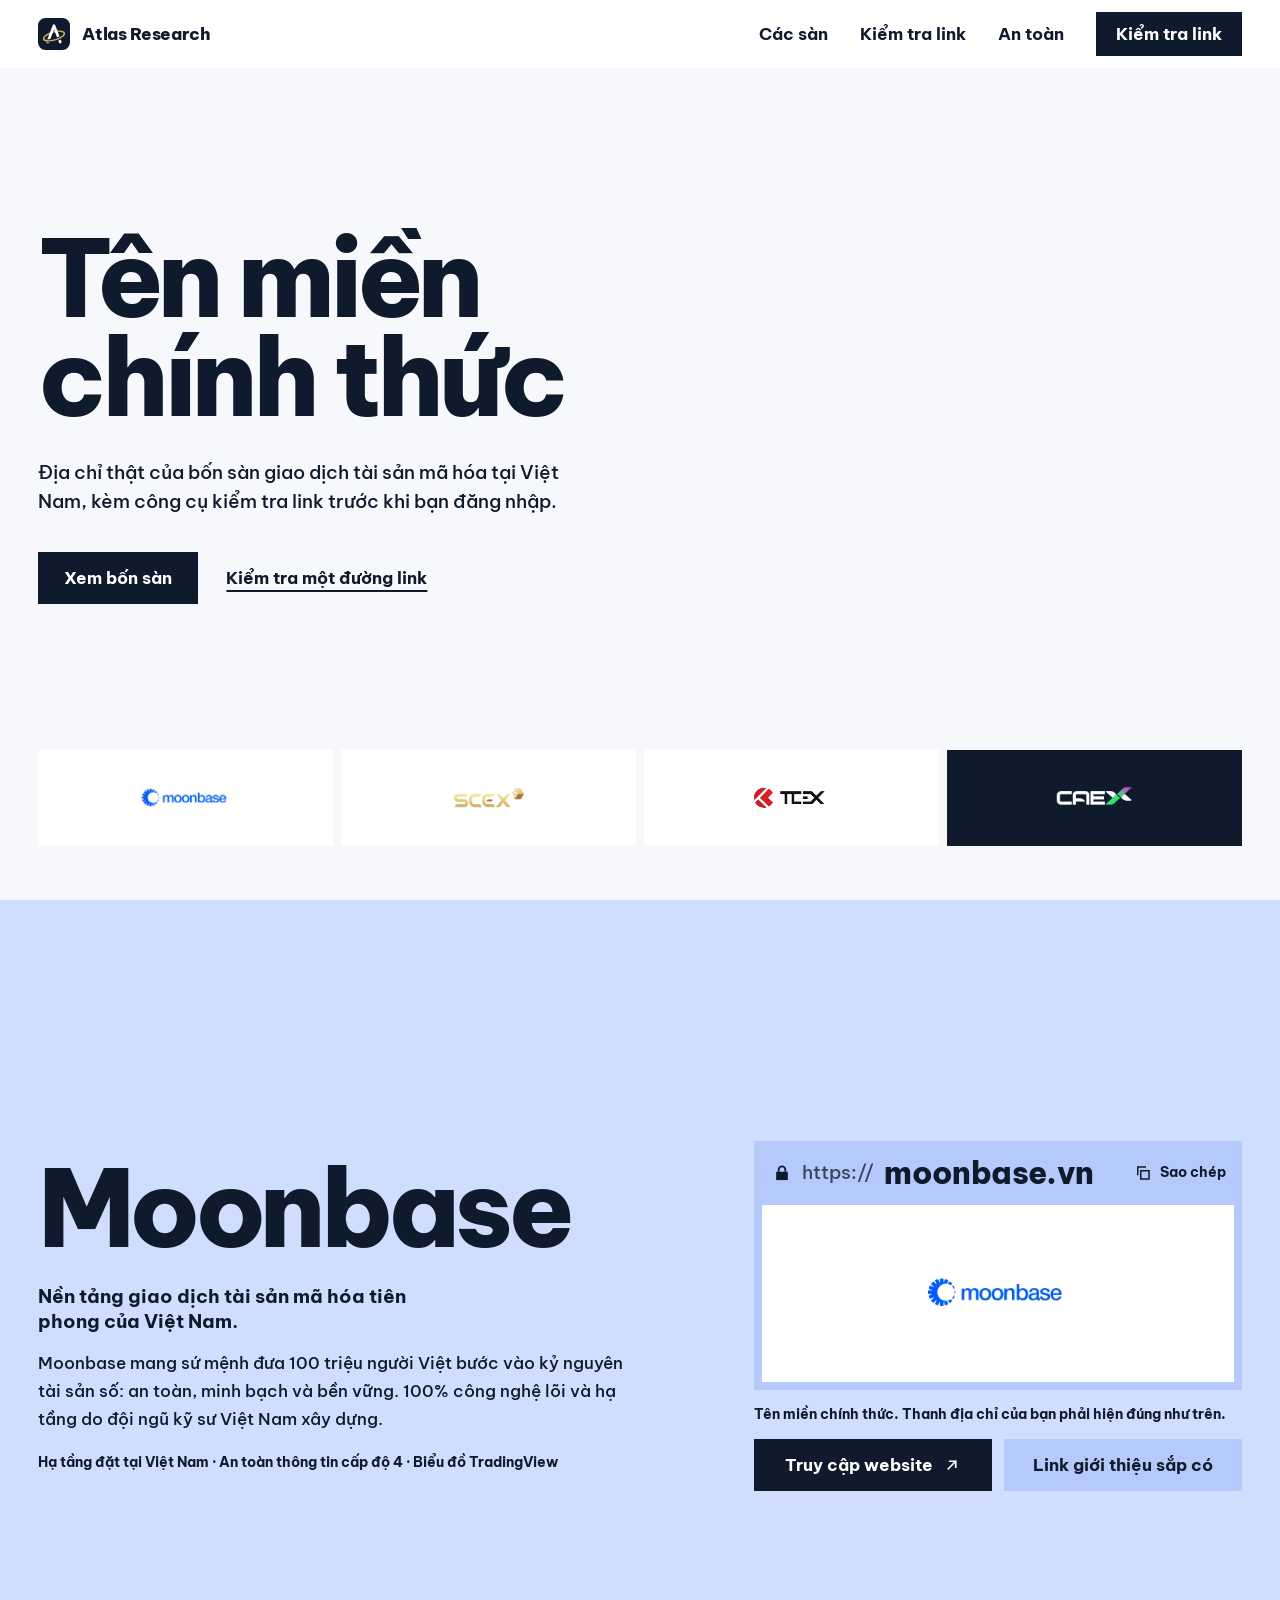
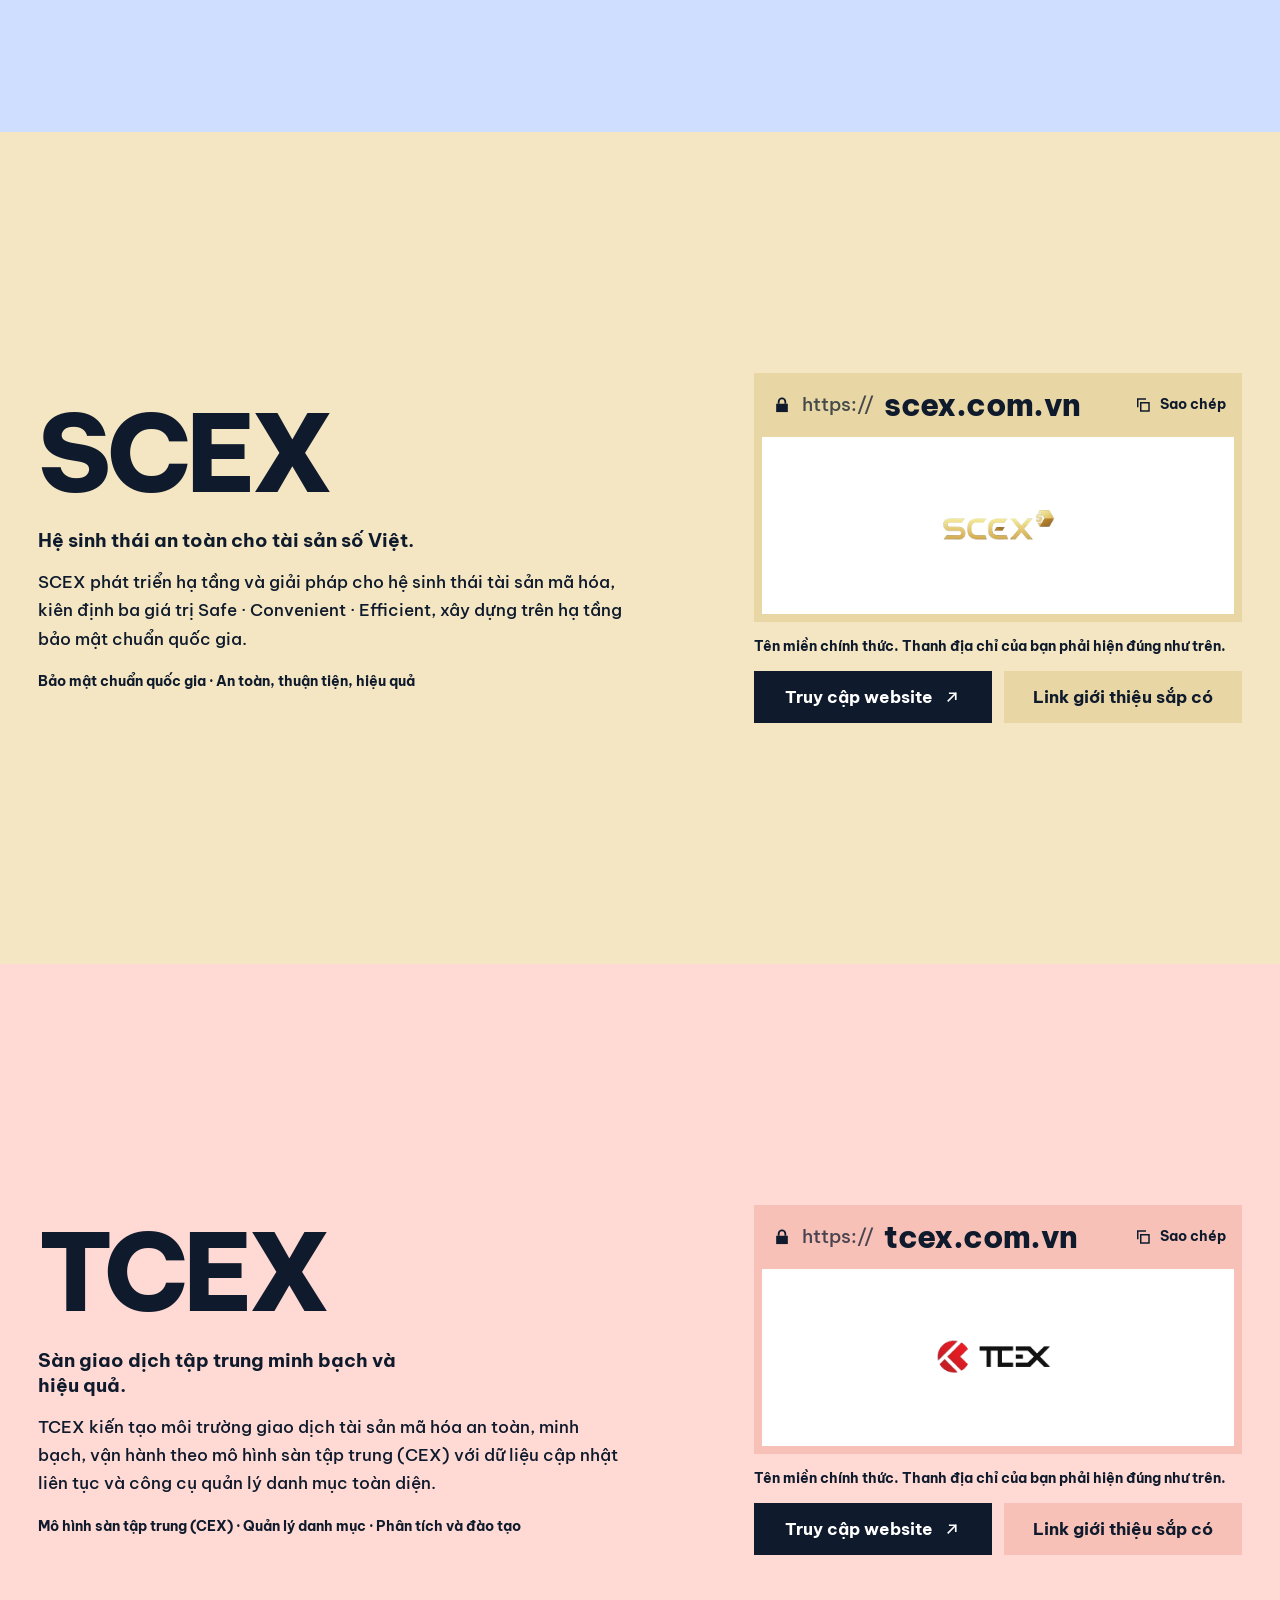
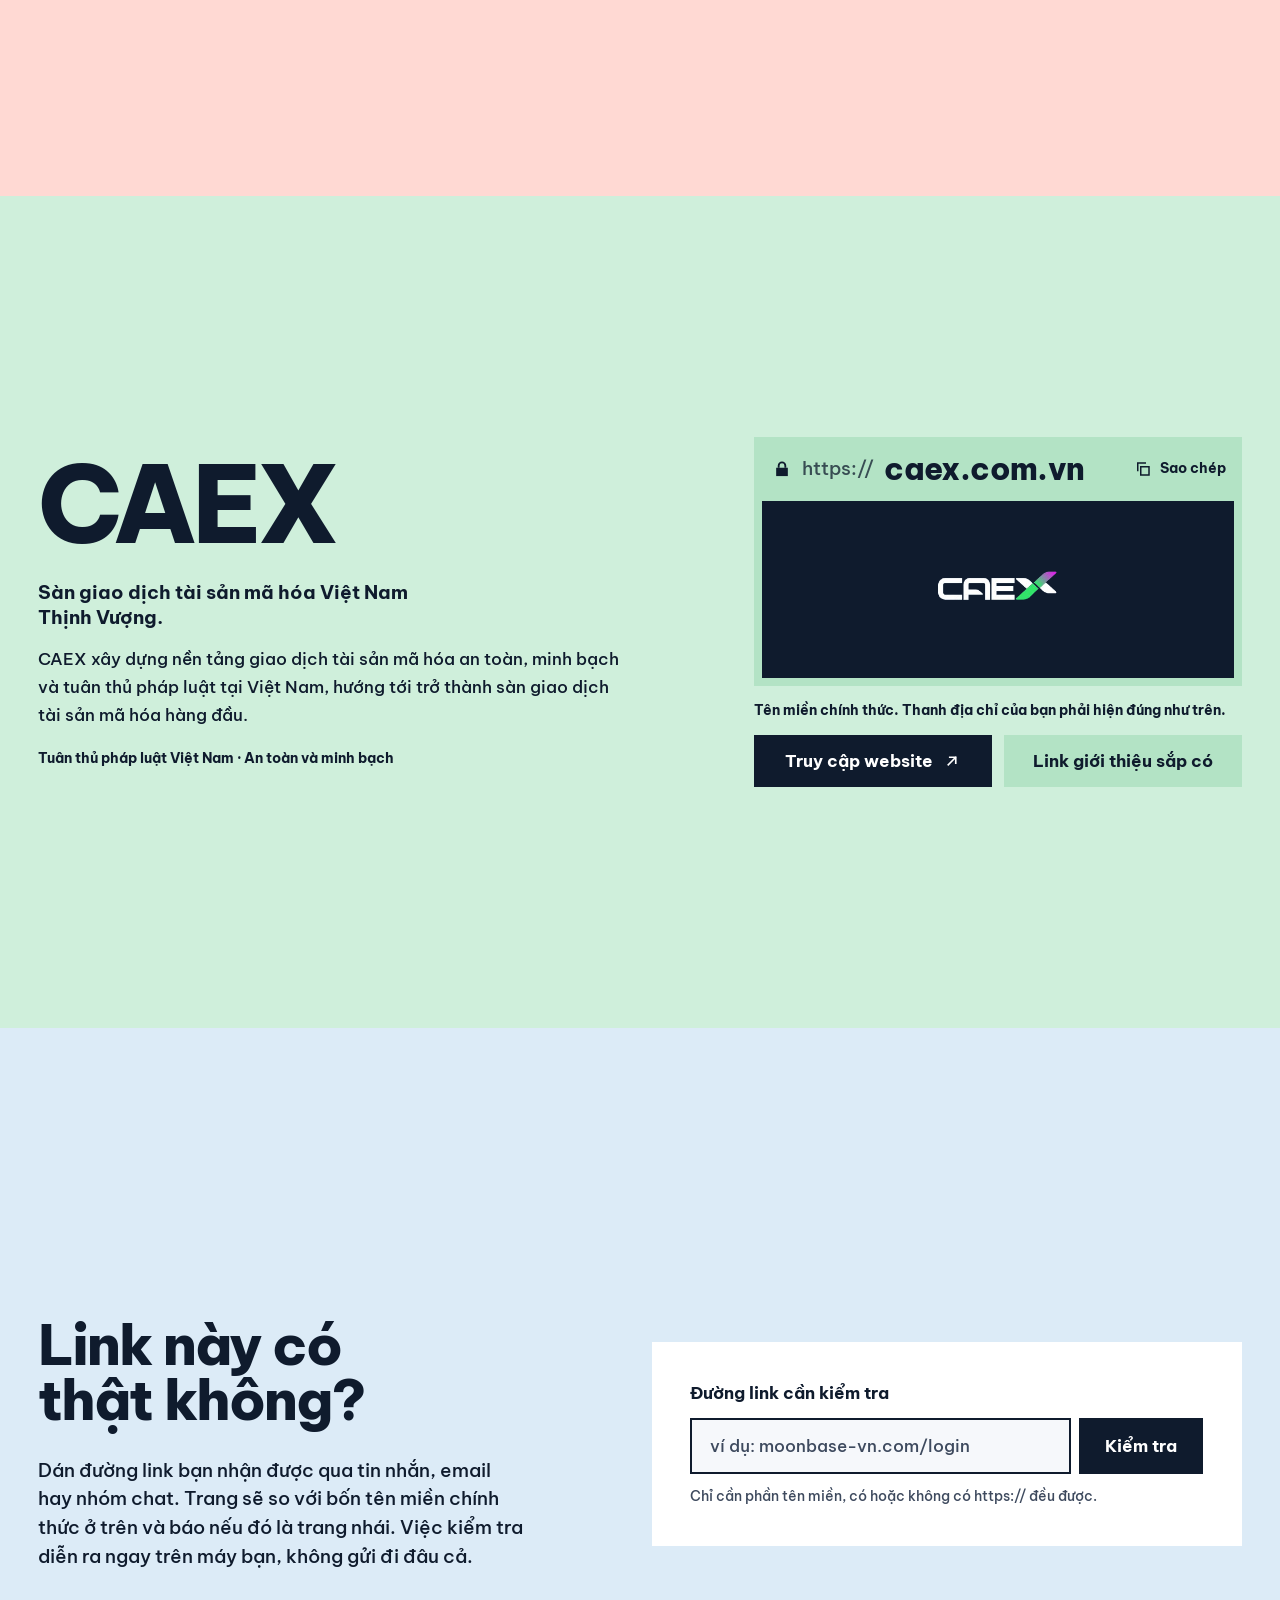
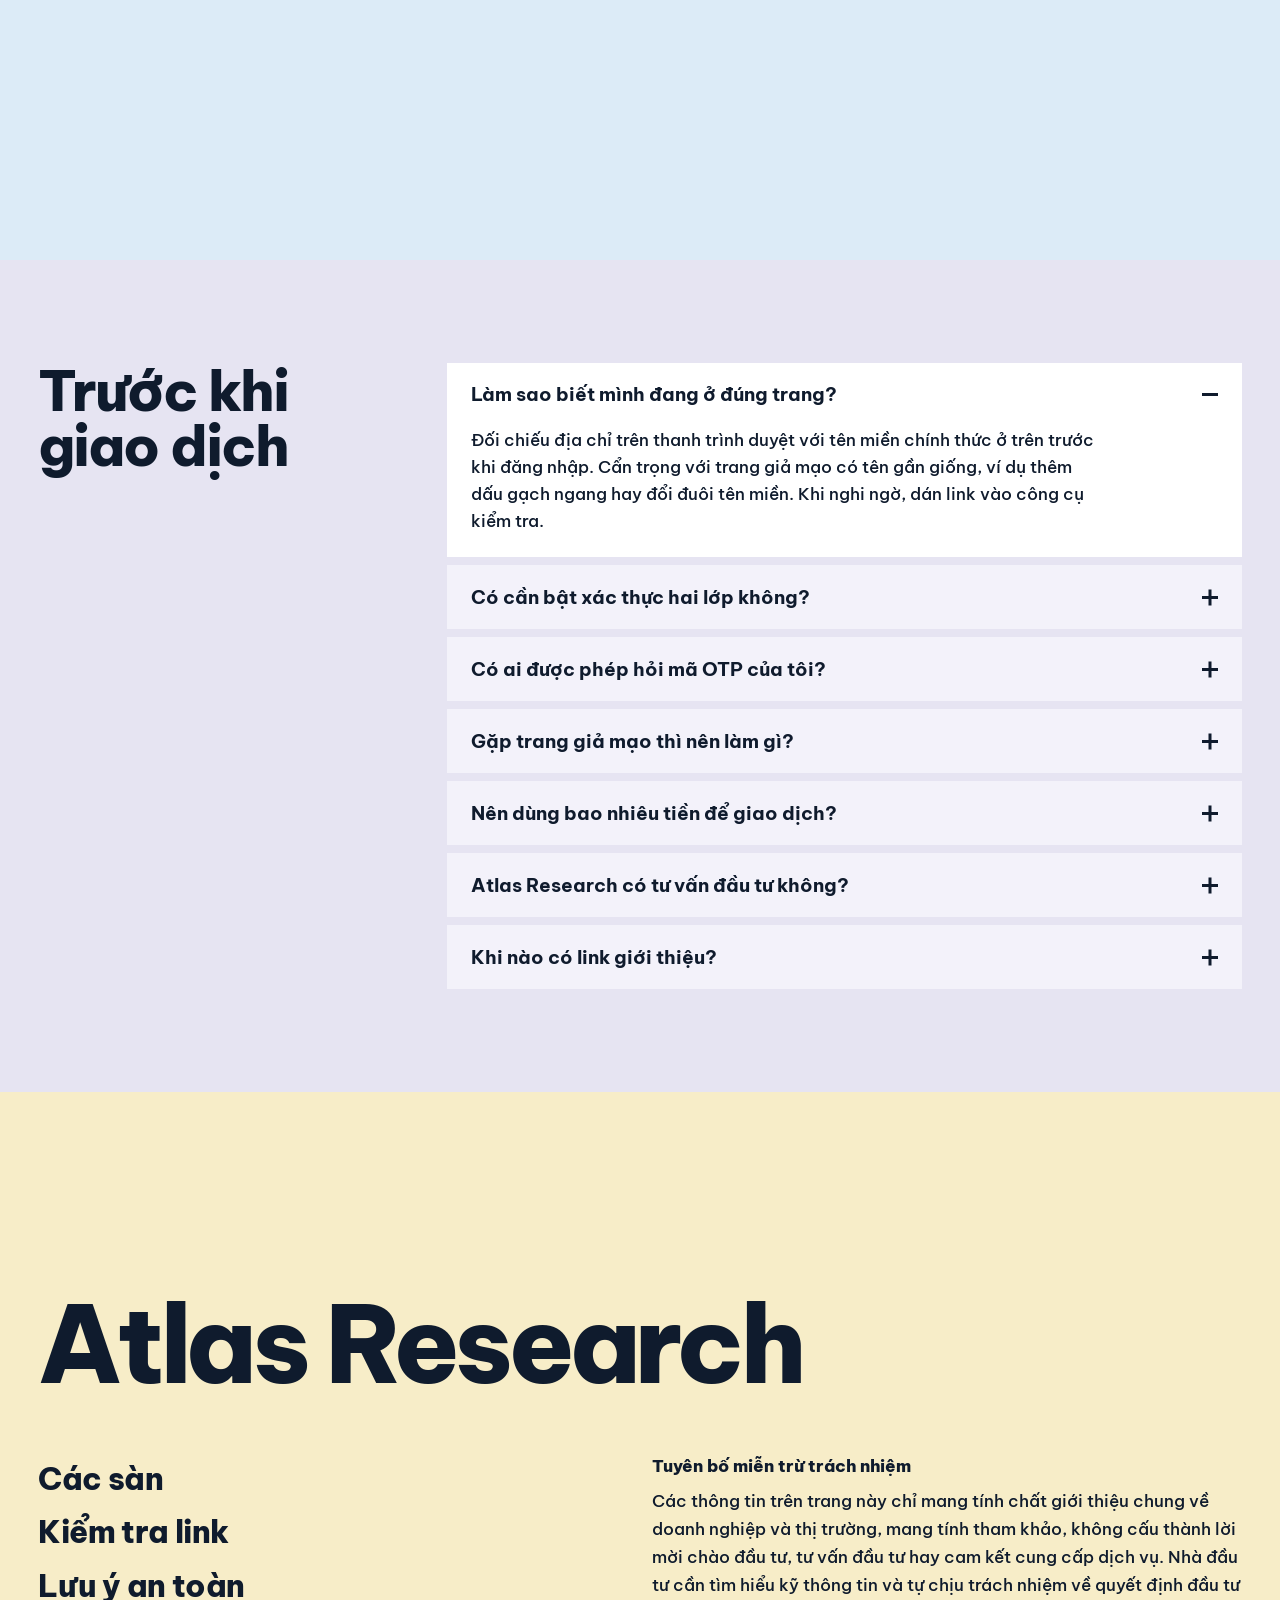
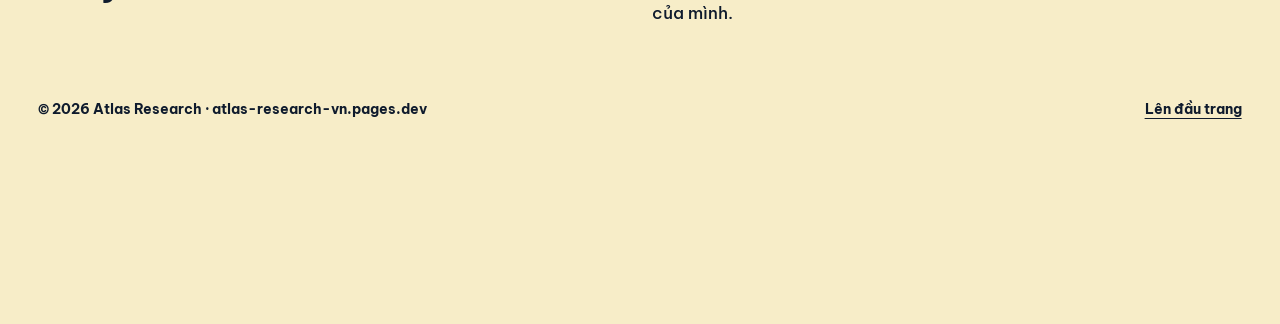
==== commit 0dbdf802: "Affiliate Hub: khung hình toàn màn hình, màu pastel, hero tối giản, thanh công cụ dính - Mỗi khối là" ====
--- a/affiliate_hub/index.html
+++ b/affiliate_hub/index.html
@@ -10,8 +10,8 @@
 <meta name="robots" content="index, follow">
 <meta name="google-site-verification" content="0d2XaISK9d_I3VrvTGI-0Q_jA2SwttlX7aFmNDVJa4U">
 <link rel="canonical" href="https://atlas-research-vn.pages.dev/">
-<meta name="theme-color" content="#F4F5F7" media="(prefers-color-scheme: light)">
-<meta name="theme-color" content="#0F1B2D" media="(prefers-color-scheme: dark)">
+<meta name="theme-color" content="#F6F8FB" media="(prefers-color-scheme: light)">
+<meta name="theme-color" content="#F6F8FB" media="(prefers-color-scheme: dark)">
 
 <!-- ===================== ICON ===================== -->
 <link rel="icon" href="img/logo.svg" type="image/svg+xml">
@@ -40,7 +40,7 @@
 <link rel="preconnect" href="https://fonts.googleapis.com">
 <link rel="preconnect" href="https://fonts.gstatic.com" crossorigin>
 <link rel="stylesheet" href="https://fonts.googleapis.com/css2?family=Be+Vietnam+Pro:wght@500;700;800&display=swap">
-<link rel="stylesheet" href="css/style.css?v=20261030b">
+<link rel="stylesheet" href="css/style.css?v=20261030c">
 
 <!-- ===================== DỮ LIỆU CÓ CẤU TRÚC (schema.org) ===================== -->
 <script type="application/ld+json">
@@ -75,61 +75,45 @@
 
 <a class="skip-link" href="#noi-dung">Bỏ qua điều hướng</a>
 
-<!-- ===================== MASTHEAD: header + khảm logo các sàn ===================== -->
-<header class="masthead">
-  <div class="bar">
-    <a class="bar__brand" href="./">
-      <img src="img/logo.svg" alt="" width="32" height="32">
-      <span>Atlas Research</span>
-    </a>
-    <nav class="bar__nav" aria-label="Điều hướng chính">
-      <a href="#doi-tac">Các sàn</a>
-      <a href="#kiem-tra">Kiểm tra link</a>
-      <a href="#an-toan">An toàn</a>
-    </nav>
-    <a class="bar__action" href="#kiem-tra">Kiểm tra link</a>
-  </div>
-
-  <div class="mosaic">
-    <a class="tile tile--logo tile--wide" href="#moonbase" style="--brand:#1652F0">
-      <img src="img/partners/moonbase.png" alt="Moonbase" width="224" height="69">
-    </a>
-    <span class="tile tile--fill tile--tall" style="background:#1652F0" aria-hidden="true"></span>
-    <a class="tile tile--logo" href="#scex" style="--brand:#C29A3A">
-      <img src="img/partners/scex.png" alt="SCEX" width="230" height="73">
-    </a>
-    <span class="tile tile--fill" style="background:#C29A3A" aria-hidden="true"></span>
-    <span class="tile tile--fill" style="background:#0F1B2D" aria-hidden="true"></span>
-    <a class="tile tile--logo" href="#tcex" style="--brand:#E1251B">
-      <img src="img/partners/tcex.png" alt="TCEX" width="205" height="66">
-    </a>
-    <span class="tile tile--fill" style="background:#E1251B" aria-hidden="true"></span>
-    <a class="tile tile--logo tile--dark" href="#caex" style="--brand:#22C55E">
-      <img src="img/partners/caex.png" alt="CAEX" width="285" height="96">
-    </a>
-    <span class="tile tile--fill tile--wide" style="background:#22C55E" aria-hidden="true"></span>
-  </div>
+<!-- ===================== THANH CÔNG CỤ (dính trên cùng khi cuộn) ===================== -->
+<header class="bar">
+  <a class="bar__brand" href="./">
+    <img src="img/logo.svg" alt="" width="32" height="32">
+    <span>Atlas Research</span>
+  </a>
+  <nav class="bar__nav" aria-label="Điều hướng chính">
+    <a href="#doi-tac">Các sàn</a>
+    <a href="#kiem-tra">Kiểm tra link</a>
+    <a href="#an-toan">An toàn</a>
+  </nav>
+  <a class="btn btn--primary bar__action" href="#kiem-tra">Kiểm tra link</a>
 </header>
 
 <main id="noi-dung">
 
-  <!-- ===================== HERO ===================== -->
-  <section class="hero" aria-labelledby="hero-title">
-    <p class="hero__standfirst" data-reveal>Hệ thống liên kết đa sàn của Atlas Research: địa chỉ thật của bốn sàn giao dịch tài sản mã hóa tại Việt Nam, và một công cụ kiểm tra link trước khi bạn đăng nhập.</p>
-    <div class="hero__main">
+  <!-- ===================== HERO: một tiêu đề, một câu, một nút ===================== -->
+  <section class="frame hero" aria-labelledby="hero-title">
+    <div class="hero__inner">
       <h1 id="hero-title" class="masked"><span class="line"><span>Tên miền</span></span> <span class="line"><span>chính thức</span></span></h1>
+      <p class="hero__standfirst" data-reveal>Địa chỉ thật của bốn sàn giao dịch tài sản mã hóa tại Việt Nam, kèm công cụ kiểm tra link trước khi bạn đăng nhập.</p>
       <div class="hero__actions" data-reveal>
-        <a class="btn btn--primary" href="#kiem-tra">Kiểm tra một đường link</a>
-        <a class="hero__link" href="#doi-tac">Xem bốn sàn</a>
+        <a class="btn btn--primary" href="#doi-tac">Xem bốn sàn</a>
+        <a class="hero__link" href="#kiem-tra">Kiểm tra một đường link</a>
       </div>
     </div>
+    <ul class="hero__logos" aria-label="Các sàn trong danh sách" data-reveal>
+      <li><a href="#moonbase"><img src="img/partners/moonbase.png" alt="Moonbase" width="224" height="69"></a></li>
+      <li><a href="#scex"><img src="img/partners/scex.png" alt="SCEX" width="230" height="73"></a></li>
+      <li><a href="#tcex"><img src="img/partners/tcex.png" alt="TCEX" width="205" height="66"></a></li>
+      <li><a href="#caex" class="is-dark"><img src="img/partners/caex.png" alt="CAEX" width="285" height="96"></a></li>
+    </ul>
   </section>
 
   <!-- ===================== CÁC SÀN: mỗi sàn một chương màu ===================== -->
   <section id="doi-tac" aria-labelledby="partners-title">
     <h2 id="partners-title" class="sr-only">Các nền tảng giao dịch</h2>
 
-    <article class="partner" id="moonbase" style="--brand:#1652F0;--brand-ink:#FFFFFF;--brand-deep:#0D3BB8">
+    <article class="partner frame" id="moonbase" style="--brand:#CFDDFF;--brand-ink:#0F1B2D;--brand-deep:#B5C9FA">
       <div class="partner__text" data-reveal>
         <h3 class="partner__name">Moonbase</h3>
         <p class="partner__tagline">Nền tảng giao dịch tài sản mã hóa tiên phong của Việt Nam.</p>
@@ -156,7 +140,7 @@
       </div>
     </article>
 
-    <article class="partner" id="scex" style="--brand:#C29A3A;--brand-ink:#0F1B2D;--brand-deep:#A9822A">
+    <article class="partner frame" id="scex" style="--brand:#F4E6C2;--brand-ink:#0F1B2D;--brand-deep:#E8D6A4">
       <div class="partner__text" data-reveal>
         <h3 class="partner__name">SCEX</h3>
         <p class="partner__tagline">Hệ sinh thái an toàn cho tài sản số Việt.</p>
@@ -183,7 +167,7 @@
       </div>
     </article>
 
-    <article class="partner" id="tcex" style="--brand:#D7231A;--brand-ink:#FFFFFF;--brand-deep:#AE1A12">
+    <article class="partner frame" id="tcex" style="--brand:#FFD9D3;--brand-ink:#0F1B2D;--brand-deep:#F7C1B8">
       <div class="partner__text" data-reveal>
         <h3 class="partner__name">TCEX</h3>
         <p class="partner__tagline">Sàn giao dịch tập trung minh bạch và hiệu quả.</p>
@@ -210,7 +194,7 @@
       </div>
     </article>
 
-    <article class="partner" id="caex" style="--brand:#07140C;--brand-ink:#FFFFFF;--brand-deep:#123321">
+    <article class="partner frame" id="caex" style="--brand:#CFEFDB;--brand-ink:#0F1B2D;--brand-deep:#B3E3C5">
       <div class="partner__text" data-reveal>
         <h3 class="partner__name">CAEX</h3>
         <p class="partner__tagline">Sàn giao dịch tài sản mã hóa Việt Nam Thịnh Vượng.</p>
@@ -239,7 +223,7 @@
   </section>
 
   <!-- ===================== KIỂM TRA LINK (công cụ chạy trên trình duyệt) ===================== -->
-  <section class="checker" id="kiem-tra" aria-labelledby="checker-title">
+  <section class="frame checker" id="kiem-tra" aria-labelledby="checker-title">
     <div class="checker__intro" data-reveal>
       <h2 id="checker-title">Link này có thật không?</h2>
       <p>Dán đường link bạn nhận được qua tin nhắn, email hay nhóm chat. Trang sẽ so với bốn tên miền chính thức ở trên và báo nếu đó là trang nhái. Việc kiểm tra diễn ra ngay trên máy bạn, không gửi đi đâu cả.</p>
@@ -257,7 +241,7 @@
   </section>
 
   <!-- ===================== LƯU Ý AN TOÀN (FAQ) ===================== -->
-  <section class="faq" id="an-toan" aria-labelledby="safety-title">
+  <section class="frame faq" id="an-toan" aria-labelledby="safety-title">
     <h2 id="safety-title" data-reveal>Trước khi giao dịch</h2>
     <div class="faq__list" data-reveal>
       <details name="faq" open>
@@ -294,7 +278,7 @@
 </main>
 
 <!-- ===================== FOOTER ===================== -->
-<footer class="site-footer">
+<footer class="frame site-footer">
   <p class="site-footer__name" aria-hidden="true">Atlas Research</p>
   <div class="site-footer__row">
     <nav class="site-footer__places" aria-label="Liên kết chân trang">
@@ -313,6 +297,6 @@
   </div>
 </footer>
 
-<script src="js/main.js?v=20261030b" defer></script>
+<script src="js/main.js?v=20261030c" defer></script>
 </body>
 </html>
--- a/affiliate_hub/css/style.css
+++ b/affiliate_hub/css/style.css
@@ -1,63 +1,61 @@
 /* =============================================================================
    ATLAS RESEARCH — Affiliate Hub stylesheet
    File đích: /var/www/atlasresearch.blog/affiliate_hub/css/style.css
-   Hướng thiết kế: "chương màu" — mỗi khối là một mảng màu phẳng tràn viền,
-   mỗi sàn mang màu thương hiệu của chính nó. Một kiểu chữ, hai độ đậm,
-   góc vuông, không đường kẻ mảnh, không bóng đổ, không gradient.
+   Hướng thiết kế: mỗi khối là một "khung hình" vừa đúng một màn hình, lăn chuột
+   nhảy sang khung kế tiếp (scroll-snap). Mỗi sàn mang một màu pastel lấy từ màu
+   thương hiệu, chữ navy của logo. Một kiểu chữ, góc vuông, không đường kẻ mảnh,
+   không bóng đổ, không gradient. Thanh công cụ dính trên cùng.
    -----------------------------------------------------------------------------
-   1. Design tokens (sáng / tối)      5. Chương từng sàn
-   2. Nền tảng                        6. Công cụ kiểm tra link
+   1. Design tokens                   5. Chương từng sàn
+   2. Nền tảng + khung hình           6. Công cụ kiểm tra link
    3. Tiện ích + nút                  7. Lưu ý an toàn (FAQ)
-   4. Masthead + hero                 8. Footer + chuyển động
+   4. Thanh công cụ + hero            8. Footer + chuyển động
    ============================================================================= */
 
 /* 1. DESIGN TOKENS ========================================================== */
+/* Trang chủ động dùng một giao diện sáng pastel ở mọi chế độ của thiết bị. */
 :root{
-  color-scheme:light dark;
-
-  --paper:#F4F5F7;          /* nền */
-  --paper-2:#E6E9EE;        /* một bậc tông, thay cho đường kẻ */
-  --ink:#0F1B2D;            /* navy của logo */
-  --ink-soft:#4A5568;
-  --accent:#D2A85A;         /* đồng thau của logo — chỉ dùng cho hành động */
-  --accent-ink:#0F1B2D;
-  --navy:#0F1B2D;           /* navy cố định cho masthead, không đổi theo chế độ tối */
-
-  --ok:#0E7A57;
-  --warn:#B42318;
-
-  /* 5 bậc cỡ chữ */
-  --t-display:clamp(52px,8.6vw,136px);
+  color-scheme:light;
+
+  --paper:#F6F8FB;          /* nền chung, trắng ngả xanh rất nhẹ */
+  --bar-bg:#FFFFFF;
+  --ink:#0F1B2D;            /* navy của logo, dùng cho mọi chữ */
+  --ink-soft:#3E4A5E;
+  --accent:#0F1B2D;         /* nút chính: khối navy đặc trên nền pastel */
+  --accent-ink:#FFFFFF;
+
+  /* pastel cho các khung không thuộc sàn nào */
+  --sky:#DCEBF7;            /* kiểm tra link */
+  --mist:#E6E4F2;           /* lưu ý an toàn */
+  --mist-tile:#F3F2FA;
+  --butter:#F7EDC8;         /* footer */
+  --tile-open:#FFFFFF;
+
+  --ok:#C9EDD8;  --ok-ink:#0B4D33;
+  --warn:#FFD6D0; --warn-ink:#8A1C12;
+  --unknown:#E3E7EE;
+
+  /* 6 bậc cỡ chữ */
+  --t-display:clamp(52px,8.4vw,132px);
   --t-head:clamp(34px,4.4vw,64px);
-  --t-sub:clamp(26px,2.5vw,36px);
-  --t-lead:clamp(19px,1.6vw,22px);
+  --t-sub:clamp(24px,2.4vw,34px);
+  --t-lead:clamp(18px,1.5vw,21px);
   --t-body:17px;
   --t-small:14px;
 
   --font:"Be Vietnam Pro","Segoe UI",system-ui,-apple-system,Roboto,"Helvetica Neue",Arial,sans-serif;
 
+  --bar-h:68px;
   --margin:clamp(16px,3vw,40px);
-  --section-gap:clamp(96px,12vw,200px);
   --ease-out:cubic-bezier(.16,1,.3,1);
 }
 
-@media (prefers-color-scheme:dark){
-  :root{
-    --paper:#0F1B2D;
-    --paper-2:#17263D;
-    --ink:#F1F3F7;
-    --ink-soft:#B4BECD;
-    --ok:#4CC79A;
-    --warn:#FF8A7A;
-  }
-}
-
-/* 2. NỀN TẢNG =============================================================== */
+/* 2. NỀN TẢNG + KHUNG HÌNH ================================================= */
 *,*::before,*::after{box-sizing:border-box;}
 *{margin:0;padding:0;}
 html{
   scroll-behavior:smooth;
-  scroll-padding-top:24px;
+  scroll-padding-top:var(--bar-h);
   -webkit-text-size-adjust:100%;
   text-size-adjust:100%;
 }
@@ -82,7 +80,24 @@
 h2{font-size:var(--t-head);}
 p{text-wrap:pretty;}
 
-:focus-visible{outline:3px solid var(--accent);outline-offset:3px;}
+:focus-visible{outline:3px solid var(--ink);outline-offset:3px;}
+
+/* Mỗi khung chiếm đúng phần màn hình dưới thanh công cụ */
+.frame{
+  min-height:calc(100svh - var(--bar-h));
+  padding:clamp(40px,6vh,80px) var(--margin);
+  scroll-snap-align:start;
+}
+
+/* Lăn chuột nhảy từng khung — chỉ bật khi màn hình đủ cao để mỗi khung vừa
+   khít; màn hình thấp/điện thoại dùng "proximity" để nội dung dài vẫn cuộn được. */
+@media (min-width:900px) and (min-height:680px){
+  html{scroll-snap-type:y mandatory;}
+  .frame{height:calc(100svh - var(--bar-h));display:grid;align-content:center;}
+}
+@media (max-width:899px),(max-height:679px){
+  html{scroll-snap-type:y proximity;}
+}
 
 /* 3. TIỆN ÍCH + NÚT ========================================================= */
 .sr-only{
@@ -99,7 +114,7 @@
 .btn{
   display:inline-flex;align-items:center;justify-content:center;gap:10px;
   min-height:52px;padding:0 24px;
-  font-size:var(--t-body);font-weight:700;line-height:1.2;text-align:center;text-decoration:none;
+  font-size:var(--t-body);font-weight:700;line-height:1.2;text-align:center;text-decoration:none;white-space:nowrap;
   border:2px solid transparent;
   transition:background-color .2s ease,color .2s ease,border-color .2s ease,transform .15s ease;
 }
@@ -107,92 +122,77 @@
 .btn:hover svg{transform:translate(3px,-3px);}
 .btn:active{transform:translateY(1px);}
 .btn--primary{background:var(--accent);color:var(--accent-ink);}
-.btn--primary:hover{background:var(--ink);color:var(--paper);}
-.btn--secondary{background:transparent;color:currentColor;border-color:currentColor;}
-.btn--secondary:hover{background:var(--brand-ink,var(--ink));color:var(--brand,var(--paper));border-color:var(--brand-ink,var(--ink));}
-.btn--soon{color:inherit;background:var(--brand-deep,var(--paper-2));cursor:not-allowed;user-select:none;white-space:nowrap;}
-
-/* 4. MASTHEAD + HERO ======================================================== */
-.masthead{background:var(--navy);}
-
-.bar{display:grid;grid-template-columns:auto minmax(0,1fr) auto;align-items:stretch;min-height:64px;}
+.btn--primary:hover{background:var(--ink-soft);}
+.btn--secondary{background:transparent;color:var(--ink);border-color:var(--ink);}
+.btn--secondary:hover{background:var(--ink);color:var(--paper);}
+.btn--soon{color:var(--ink);background:var(--brand-deep,var(--unknown));cursor:not-allowed;user-select:none;}
+
+/* 4. THANH CÔNG CỤ + HERO =================================================== */
+.bar{
+  position:sticky;top:env(safe-area-inset-top,0px);z-index:50;
+  display:flex;align-items:center;gap:32px;
+  height:var(--bar-h);padding:0 var(--margin);
+  background:var(--bar-bg);
+}
 .bar__brand{
-  display:flex;align-items:center;gap:12px;padding:0 var(--margin);
-  background:var(--navy);color:#FFFFFF;text-decoration:none;
-  font-size:var(--t-body);font-weight:800;letter-spacing:-.02em;white-space:nowrap;
+  display:flex;align-items:center;gap:12px;margin-right:auto;
+  text-decoration:none;font-size:var(--t-body);font-weight:800;letter-spacing:-.02em;white-space:nowrap;
 }
 .bar__brand img{width:32px;height:32px;}
-.bar__nav{display:flex;align-items:center;gap:32px;padding:0 32px;background:var(--accent);color:var(--accent-ink);}
+.bar__nav{display:flex;align-items:center;gap:32px;}
 .bar__nav a{position:relative;font-weight:700;text-decoration:none;white-space:nowrap;}
 .bar__nav a::after{
   content:"";position:absolute;left:0;right:0;bottom:-4px;height:3px;background:currentColor;
   transform:scaleX(0);transform-origin:left;transition:transform .25s var(--ease-out);
 }
-.bar__nav a:hover::after{transform:scaleX(1);}
-.bar__action{
-  display:flex;align-items:center;padding:0 var(--margin);
-  color:#FFFFFF;font-weight:700;text-decoration:none;white-space:nowrap;
-}
-.bar__action:hover{color:var(--accent);}
-
-/* Khảm logo: 6 cột × 2 hàng, không khe hở */
-.mosaic{
-  display:grid;grid-template-columns:repeat(6,minmax(0,1fr));grid-template-rows:repeat(2,minmax(0,1fr));
-  height:max(300px,calc(52svh - 64px));
-}
-.tile{display:grid;place-items:center;overflow:hidden;}
-.tile--wide{grid-column:span 2;}
-.tile--tall{grid-row:span 2;}
-.tile--logo{background:#FFFFFF;}
-.tile--logo.tile--dark{background:#07140C;}
-.tile--logo img{
-  width:auto;height:clamp(30px,4.4vw,58px);max-width:78%;object-fit:contain;
-  transition:transform .6s var(--ease-out);
-}
-.tile--logo:hover img{transform:scale(1.08);}
-.tile--logo:focus-visible{outline-offset:-6px;}
-
-.hero{
-  display:grid;grid-template-columns:minmax(0,42fr) minmax(0,58fr);align-items:start;
-  padding:clamp(64px,8vw,110px) var(--margin) clamp(80px,7vw,112px);
-}
-.hero__standfirst{font-size:var(--t-lead);line-height:1.45;max-width:30ch;padding-top:12px;}
-.hero h1{font-size:var(--t-display);line-height:.92;letter-spacing:-.05em;font-weight:800;}
+.bar__nav a:hover::after,.bar__nav a.is-current::after{transform:scaleX(1);}
+.bar__action{min-height:44px;padding:0 18px;}
+
+.hero{display:grid;grid-template-rows:1fr auto;align-content:stretch;gap:40px;}
+.hero__inner{align-self:center;max-width:980px;}
+.hero h1{font-size:var(--t-display);line-height:.92;letter-spacing:-.05em;}
 .masked .line{display:block;overflow:hidden;padding-bottom:.08em;margin-bottom:-.08em;}
 .masked .line > span{display:block;}
-.hero__actions{display:flex;flex-wrap:wrap;align-items:center;gap:16px 28px;margin-top:40px;}
+.hero__standfirst{margin-top:32px;font-size:var(--t-lead);line-height:1.5;max-width:44ch;}
+.hero__actions{display:flex;flex-wrap:wrap;align-items:center;gap:16px 28px;margin-top:36px;}
 .hero__link{font-weight:700;text-underline-offset:6px;text-decoration-thickness:2px;}
 .hero__link:hover{color:var(--ink-soft);}
 
+.hero__logos{display:grid;grid-template-columns:repeat(4,minmax(0,1fr));gap:8px;}
+.hero__logos a{
+  display:grid;place-items:center;height:96px;background:#FFFFFF;
+  transition:background-color .25s ease;
+}
+.hero__logos a.is-dark{background:var(--ink);}
+.hero__logos img{height:34px;width:auto;max-width:70%;object-fit:contain;transition:transform .5s var(--ease-out);}
+.hero__logos a:hover img{transform:scale(1.08);}
+
 /* 5. CHƯƠNG TỪNG SÀN ======================================================== */
 .partner{
-  display:grid;grid-template-columns:repeat(12,minmax(0,1fr));column-gap:24px;align-items:center;
-  padding:clamp(72px,7vw,104px) var(--margin);
+  grid-template-columns:repeat(12,minmax(0,1fr));column-gap:24px;align-items:center;
+  display:grid;
   background:var(--brand);color:var(--brand-ink);
 }
 .partner__text{grid-column:1 / span 6;}
-.partner__side{grid-column:8 / span 5;display:flex;flex-direction:column;gap:16px;}
-
-.partner__name{font-size:var(--t-display);line-height:.9;letter-spacing:-.05em;margin-bottom:32px;}
-.partner__tagline{font-size:var(--t-lead);font-weight:700;line-height:1.35;margin-bottom:16px;max-width:30ch;}
+.partner__side{grid-column:8 / span 5;display:flex;flex-direction:column;gap:14px;}
+
+.partner__name{font-size:var(--t-display);line-height:.9;letter-spacing:-.05em;margin-bottom:28px;}
+.partner__tagline{font-size:var(--t-lead);font-weight:700;line-height:1.35;margin-bottom:14px;max-width:32ch;}
 .partner__desc{font-size:var(--t-body);line-height:1.65;max-width:56ch;}
-.partner__tags{margin-top:20px;font-size:var(--t-small);font-weight:700;max-width:52ch;}
-
+.partner__tags{margin-top:18px;font-size:var(--t-small);font-weight:700;max-width:56ch;}
+
+/* Cửa sổ trình duyệt: thanh địa chỉ + logo (mảnh giao diện, data-ui) */
 .browser{display:flex;flex-direction:column;background:var(--brand-deep);}
-.partner__plate{display:grid;place-items:center;aspect-ratio:16 / 7;margin:0 8px 8px;background:#FFFFFF;}
-.partner__plate--dark{background:#000000;}
-.partner__plate img{height:clamp(44px,4.6vw,64px);width:auto;max-width:70%;object-fit:contain;}
-
-/* Tên miền trình bày như thanh địa chỉ trình duyệt (mảnh giao diện, data-ui) */
-.partner__domain{
-  display:flex;align-items:center;gap:12px;
-  min-height:72px;padding:12px 12px 12px 20px;background:var(--brand-deep);
-}
+.partner__domain{display:flex;align-items:center;gap:12px;min-height:64px;padding:10px 12px 10px 18px;}
 .addr{display:flex;align-items:center;gap:10px;min-width:0;font-size:var(--t-sub);line-height:1.1;}
 .addr__lock{width:20px;height:20px;flex-shrink:0;}
-.addr__scheme{font-size:var(--t-lead);font-weight:500;opacity:.8;}
+.addr__scheme{font-size:var(--t-lead);font-weight:500;opacity:.75;}
 .addr strong{font-weight:800;letter-spacing:-.02em;font-variant-numeric:tabular-nums;white-space:nowrap;}
-.partner__domain-note{font-size:var(--t-small);font-weight:700;margin-top:-4px;}
+.partner__plate{display:grid;place-items:center;aspect-ratio:16 / 6;margin:0 8px 8px;background:#FFFFFF;}
+.partner__plate--dark{background:var(--ink);}
+.partner__plate img{height:clamp(40px,4.2vw,58px);width:auto;max-width:70%;object-fit:contain;}
+.partner__domain-note{font-size:var(--t-small);font-weight:700;}
+
 .copy-btn{
   display:inline-flex;align-items:center;gap:8px;margin-left:auto;min-height:44px;padding:0 4px;
   font-size:var(--t-small);font-weight:700;color:inherit;white-space:nowrap;
@@ -200,24 +200,22 @@
 }
 .copy-btn[hidden]{display:none;}
 .copy-btn svg{width:18px;height:18px;}
-.copy-btn:hover{opacity:.75;}
+.copy-btn:hover{opacity:.7;}
 .copy-btn__done,.copy-btn.is-done .copy-btn__icon{display:none;}
 .copy-btn.is-done .copy-btn__done{display:block;}
 
 .partner__actions{display:flex;flex-wrap:wrap;gap:12px;}
 .partner__actions .btn{flex:1 1 200px;}
-.partner .btn--primary{background:var(--brand-ink);color:var(--brand);}
-.partner .btn--primary:hover{background:var(--brand-deep);color:var(--brand-ink);}
 
 /* 6. CÔNG CỤ KIỂM TRA LINK ================================================== */
 .checker{
-  display:grid;grid-template-columns:repeat(12,minmax(0,1fr));column-gap:24px;align-items:start;
-  padding:var(--section-gap) var(--margin);
+  display:grid;grid-template-columns:repeat(12,minmax(0,1fr));column-gap:24px;align-items:center;
+  background:var(--sky);
 }
 .checker__intro{grid-column:1 / span 5;}
 .checker__intro h2{margin-bottom:28px;}
 .checker__intro p{font-size:var(--t-lead);line-height:1.5;max-width:40ch;}
-.checker__form{grid-column:7 / span 6;padding:clamp(24px,3vw,40px);background:var(--paper-2);}
+.checker__form{grid-column:7 / span 6;padding:clamp(24px,3vw,40px);background:#FFFFFF;}
 .checker__form label{display:block;font-weight:700;margin-bottom:12px;}
 .checker__row{display:flex;gap:8px;}
 .checker__row input{
@@ -233,22 +231,21 @@
 .checker__result[hidden]{display:none;}
 .checker__result strong{display:block;font-size:var(--t-lead);font-weight:800;letter-spacing:-.02em;margin-bottom:6px;}
 .checker__result a{font-weight:700;}
-.checker__result.is-ok{background:var(--ok);color:#FFFFFF;}
-.checker__result.is-warn{background:var(--warn);color:#FFFFFF;}
-.checker__result.is-unknown{background:var(--ink);color:var(--paper);}
+.checker__result.is-ok{background:var(--ok);color:var(--ok-ink);}
+.checker__result.is-warn{background:var(--warn);color:var(--warn-ink);}
+.checker__result.is-unknown{background:var(--unknown);color:var(--ink);}
 
 /* 7. LƯU Ý AN TOÀN (FAQ) ==================================================== */
 .faq{
-  display:grid;grid-template-columns:repeat(12,minmax(0,1fr));column-gap:24px;align-items:start;
-  padding:var(--section-gap) var(--margin);
-  background:var(--ink);color:var(--paper);
-}
-.faq h2{grid-column:1 / span 4;}
+  display:grid;grid-template-columns:repeat(12,minmax(0,1fr));column-gap:24px;align-items:center;
+  background:var(--mist);
+}
+.faq h2{grid-column:1 / span 4;align-self:start;}
 .faq__list{grid-column:5 / span 8;display:flex;flex-direction:column;gap:8px;}
-.faq details{background:color-mix(in srgb,var(--paper) 9%,var(--ink));transition:background-color .25s ease;}
+.faq details{background:var(--mist-tile);transition:background-color .25s ease;}
 .faq summary{
   position:relative;display:flex;align-items:center;
-  min-height:76px;padding:16px 64px 16px 24px;
+  min-height:64px;padding:12px 64px 12px 24px;
   font-size:var(--t-lead);font-weight:700;line-height:1.3;cursor:pointer;list-style:none;
 }
 .faq summary::-webkit-details-marker{display:none;}
@@ -258,23 +255,17 @@
   background:currentColor;transition:transform .3s var(--ease-out);
 }
 .faq summary::after{transform:rotate(90deg);}
-.faq details[open]{background:var(--accent);color:var(--accent-ink);}
+.faq details[open]{background:var(--tile-open);}
 .faq details[open] summary::after{transform:rotate(0deg);}
-.faq summary:hover{opacity:.85;}
-.faq details p{padding:0 24px 24px;max-width:56ch;font-size:var(--t-body);line-height:1.6;}
+.faq summary:hover{opacity:.8;}
+.faq details p{padding:0 24px 22px;max-width:56ch;font-size:var(--t-body);line-height:1.6;}
 
 /* 8. FOOTER ================================================================= */
-.site-footer{
-  background:var(--accent);color:var(--accent-ink);
-  padding:clamp(48px,6vw,96px) var(--margin) 32px;overflow:hidden;
-}
-.site-footer__name{
-  font-size:var(--t-display);font-weight:800;line-height:.9;letter-spacing:-.05em;
-  white-space:nowrap;
-}
+.site-footer{background:var(--butter);color:var(--ink);overflow:hidden;}
+.site-footer__name{font-size:var(--t-display);font-weight:800;line-height:.9;letter-spacing:-.05em;white-space:nowrap;}
 .site-footer__row{
   display:grid;grid-template-columns:repeat(12,minmax(0,1fr));column-gap:24px;align-items:start;
-  margin-top:72px;
+  margin-top:clamp(40px,7vh,72px);
 }
 .site-footer__places{grid-column:1 / span 5;display:flex;flex-direction:column;gap:6px;}
 .site-footer__places a{font-size:var(--t-sub);font-weight:800;letter-spacing:-.02em;text-decoration:none;}
@@ -284,7 +275,7 @@
 .disclaimer p{font-size:var(--t-body);line-height:1.65;max-width:60ch;}
 .site-footer__bottom{
   display:flex;justify-content:space-between;gap:12px;flex-wrap:wrap;
-  margin-top:96px;font-size:var(--t-small);font-weight:700;
+  margin-top:clamp(40px,8vh,96px);font-size:var(--t-small);font-weight:700;
 }
 .site-footer__bottom a{text-underline-offset:4px;}
 
@@ -296,52 +287,44 @@
 
   .js [data-reveal]{opacity:0;transform:translateY(24px);transition:opacity .7s var(--ease-out),transform .7s var(--ease-out);transition-delay:var(--delay,0ms);}
   .js [data-reveal].is-in{opacity:1;transform:none;}
-
-  .tile--fill{animation:tile-breathe 9s ease-in-out infinite alternate;}
-  .tile--fill:nth-of-type(2n){animation-delay:-3s;}
-  @keyframes tile-breathe{from{opacity:1;}to{opacity:.88;}}
 }
 
 /* RESPONSIVE ================================================================ */
 @media (max-width:1024px){
   .partner__text{grid-column:1 / span 12;}
-  .partner__side{grid-column:1 / span 12;margin-top:48px;max-width:640px;}
+  .partner__side{grid-column:1 / span 12;margin-top:40px;max-width:640px;}
   .checker__intro,.checker__form{grid-column:1 / span 12;}
   .checker__form{margin-top:40px;}
-  .faq h2{grid-column:1 / span 12;position:static;margin-bottom:40px;}
+  .faq h2{grid-column:1 / span 12;margin-bottom:32px;}
   .faq__list{grid-column:1 / span 12;}
 }
 
 @media (max-width:760px){
-  .bar{grid-template-columns:minmax(0,1fr) auto;}
+  :root{--bar-h:60px;}
+  .bar{gap:12px;}
   .bar__nav{display:none;}
-  .bar__action{background:var(--accent);color:var(--accent-ink);}
-
-  .mosaic{grid-template-columns:repeat(3,minmax(0,1fr));height:38svh;min-height:220px;}
-  .mosaic .tile:nth-child(5),.mosaic .tile:nth-child(n+7){display:none;}
-  .tile--wide{grid-column:span 1;}
-
-  .hero{grid-template-columns:minmax(0,1fr);padding-top:48px;}
-  .hero h1{font-size:13vw;}
-  .hero__standfirst{order:2;margin-top:28px;font-size:17px;max-width:none;padding-top:0;}
-  .hero__main{order:1;}
-  .hero__actions{order:3;margin-top:32px;}
+  .bar__action{min-height:40px;padding:0 14px;font-size:var(--t-small);}
+
+  .hero h1{font-size:15vw;}
   .hero__actions .btn{width:100%;}
-
-  .partner__name{font-size:18vw;margin-bottom:24px;}
-  .partner__domain{padding:10px 8px 10px 14px;}
+  .hero__logos{grid-template-columns:repeat(2,minmax(0,1fr));}
+  .hero__logos a{height:72px;}
+  .hero__logos img{height:28px;}
+
+  .partner__name{font-size:18vw;margin-bottom:22px;}
+  .partner__domain{padding:8px 8px 8px 14px;}
   .addr{font-size:22px;}
   .addr__scheme{display:none;}
   .copy-btn__text{position:absolute;width:1px;height:1px;overflow:hidden;clip:rect(0 0 0 0);white-space:nowrap;}
 
   .checker__row{flex-direction:column;}
-  .faq summary{font-size:var(--t-body);min-height:64px;padding:14px 56px 14px 20px;}
+  .faq summary{font-size:var(--t-body);padding:12px 56px 12px 20px;}
   .faq summary::before,.faq summary::after{right:20px;}
   .faq details p{padding:0 20px 20px;font-size:16px;}
 
   .site-footer__name{font-size:12.4vw;}
   .site-footer__places,.disclaimer{grid-column:1 / span 12;}
-  .disclaimer{margin-top:48px;}
+  .disclaimer{margin-top:40px;}
 }
 
 @media (prefers-reduced-motion:reduce){
@@ -350,7 +333,9 @@
 }
 
 @media print{
-  .masthead,.partner__actions,.copy-btn,.skip-link,.checker{display:none!important;}
+  .bar,.partner__actions,.copy-btn,.skip-link,.checker{display:none!important;}
+  html{scroll-snap-type:none;}
   body{background:#fff;color:#000;}
-  .partner,.faq,.site-footer{background:none!important;color:#000!important;min-height:0;}
-}
+  .frame{height:auto;min-height:0;}
+  .partner,.faq,.site-footer{background:none!important;}
+}
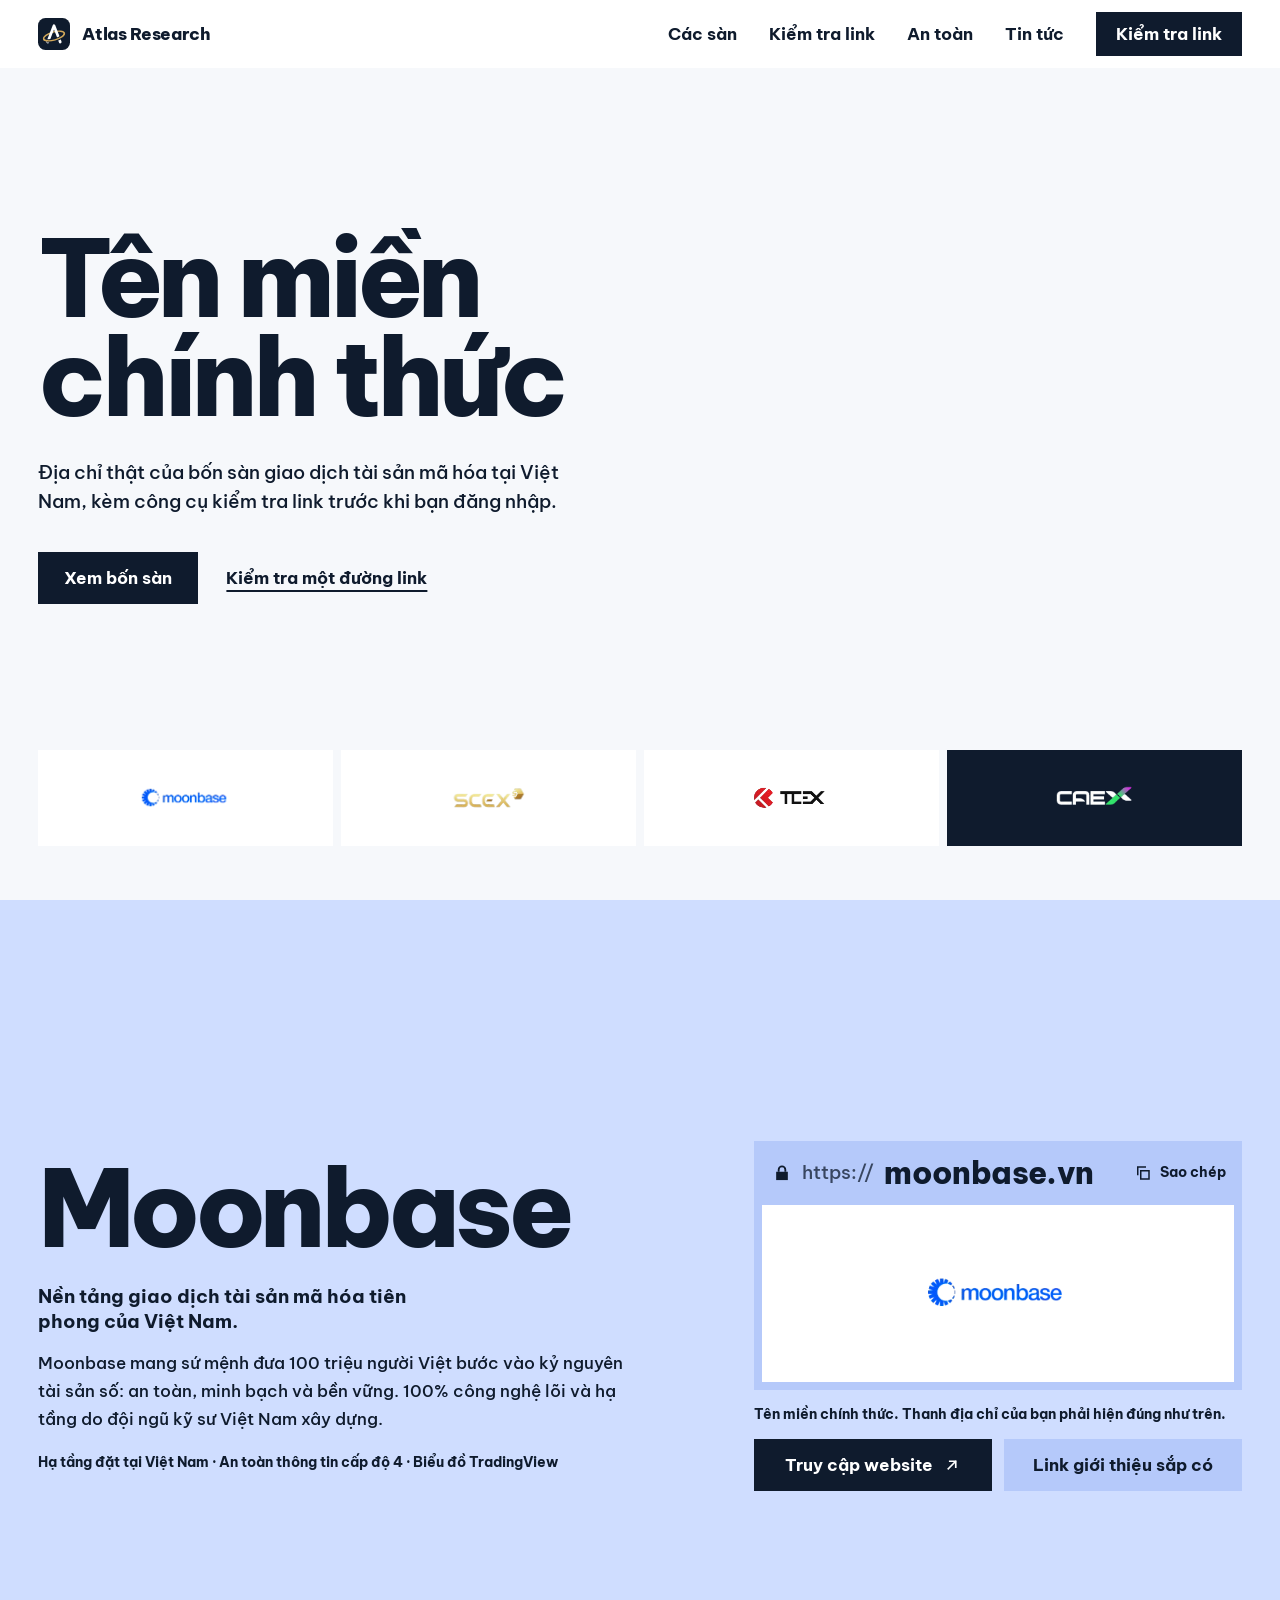
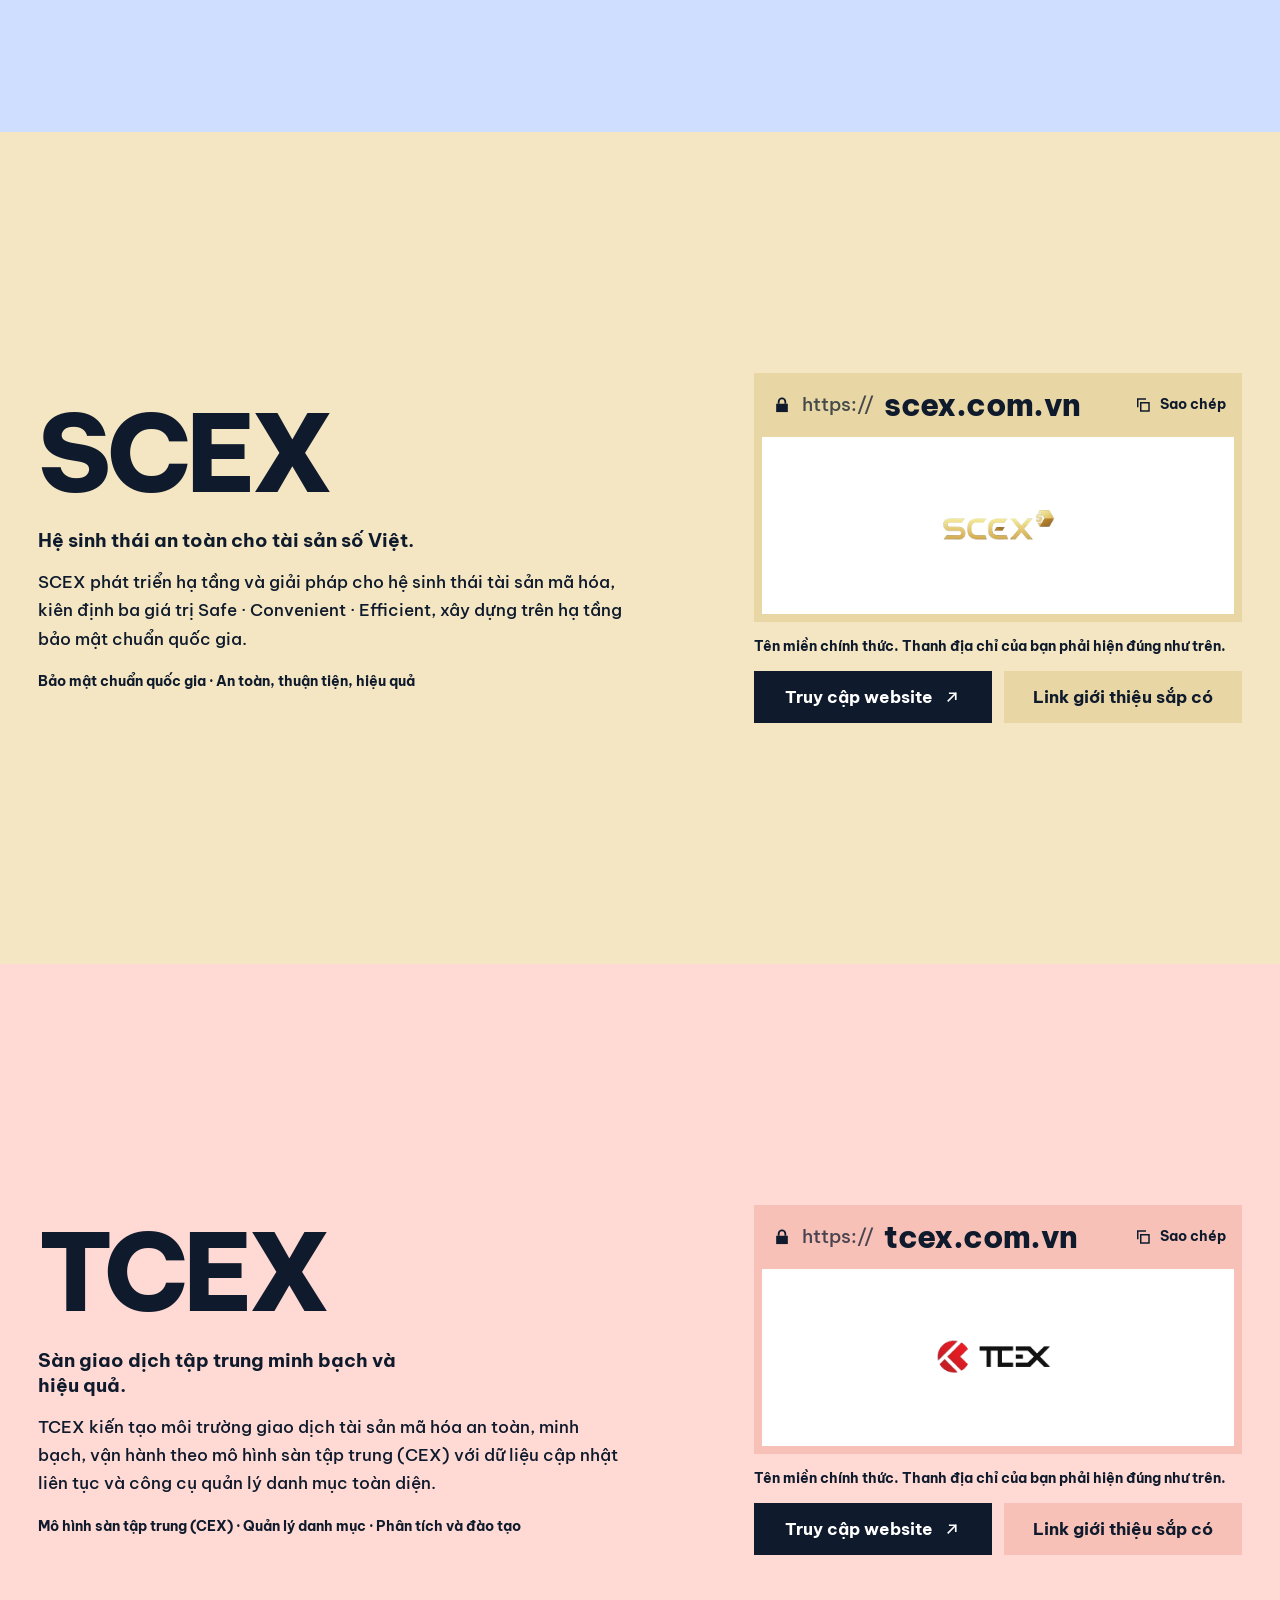
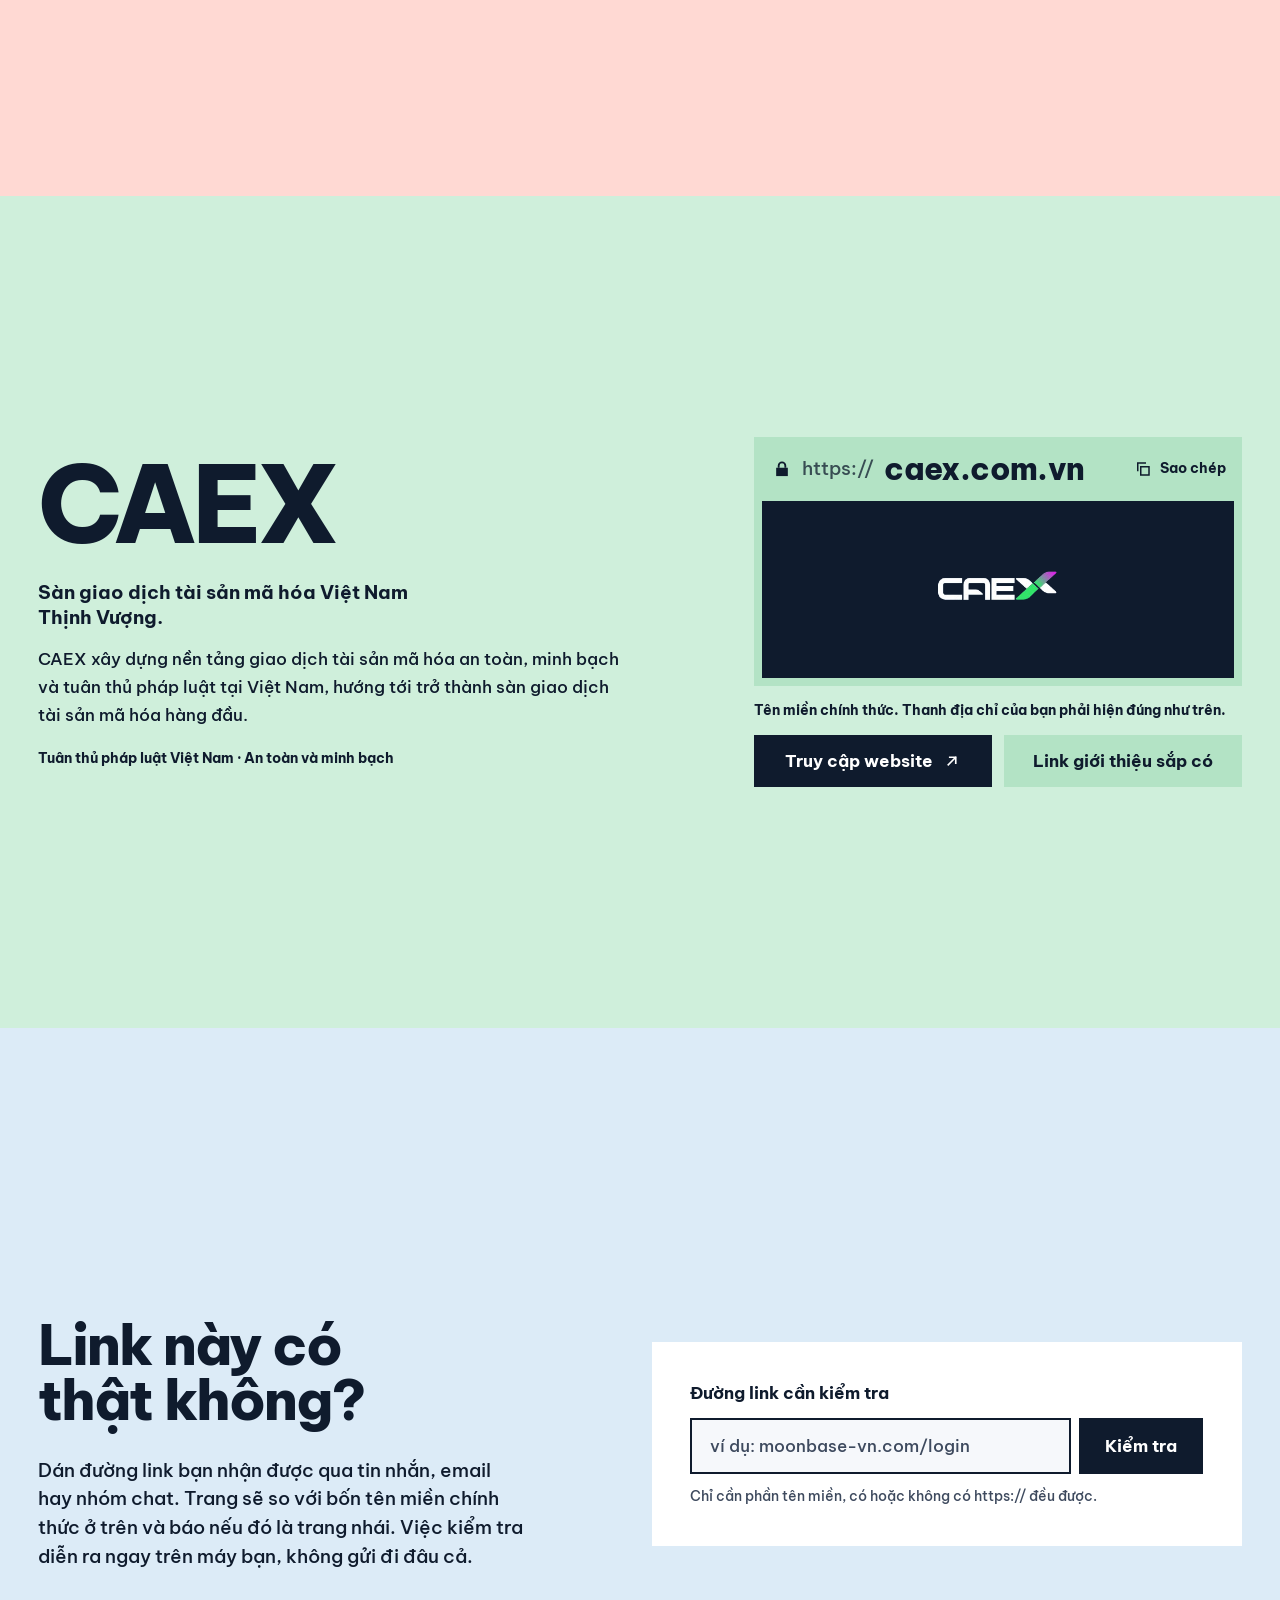
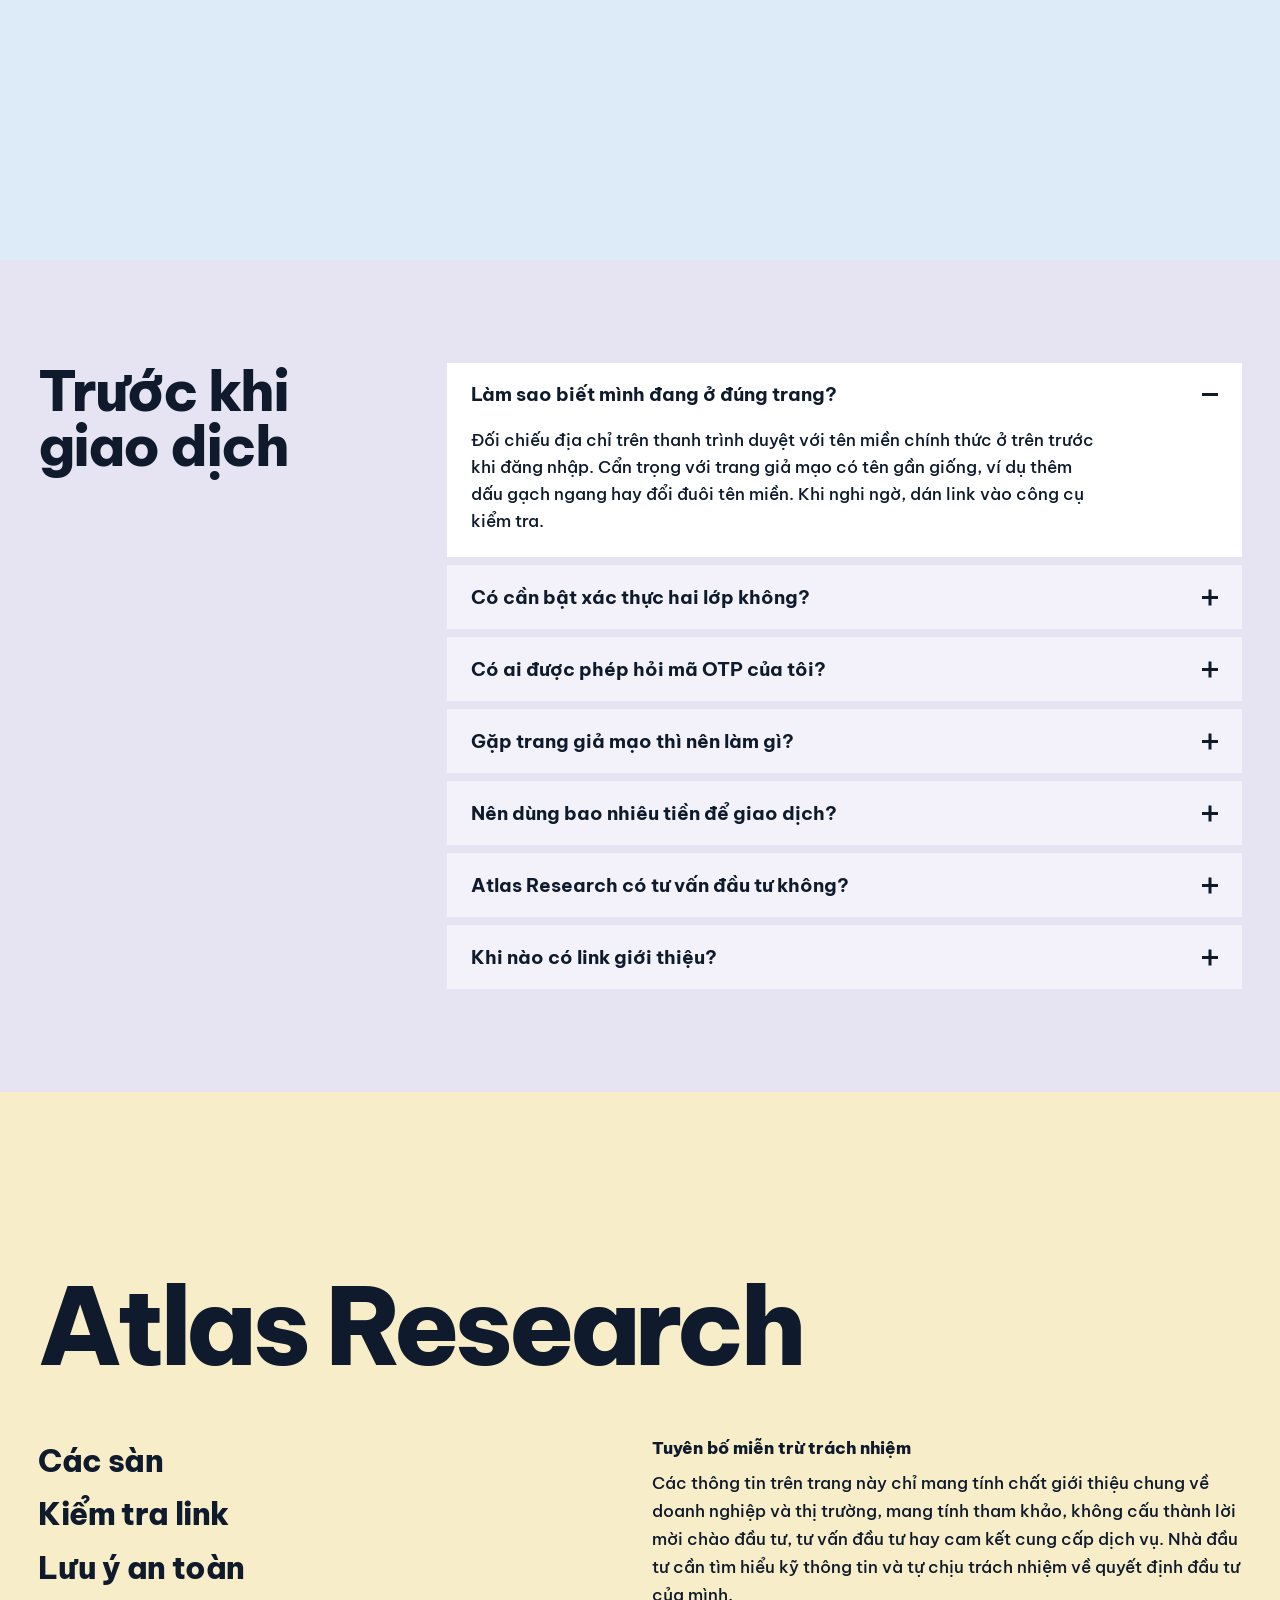
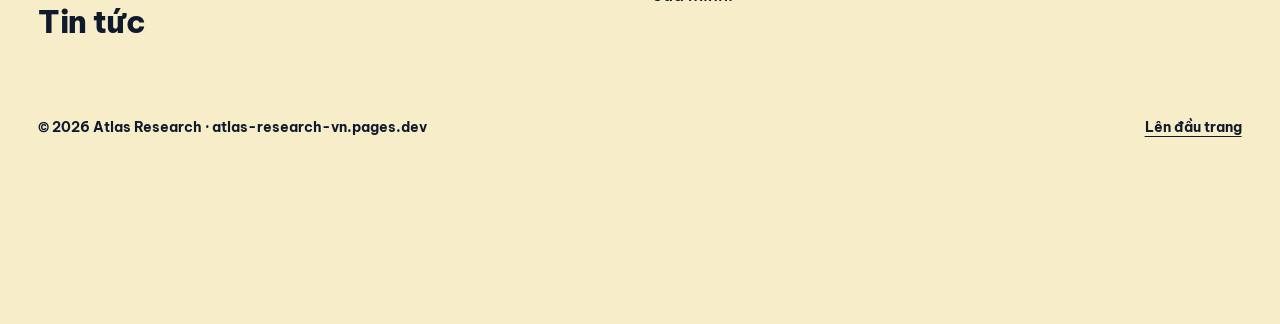
==== commit a2f176b0: "Thêm tab Tin tức và bài viết về vụ Binance mất 6,3 tỷ USD - news/index.html: danh sách bài kiểu tran" ====
--- a/affiliate_hub/index.html
+++ b/affiliate_hub/index.html
@@ -40,7 +40,7 @@
 <link rel="preconnect" href="https://fonts.googleapis.com">
 <link rel="preconnect" href="https://fonts.gstatic.com" crossorigin>
 <link rel="stylesheet" href="https://fonts.googleapis.com/css2?family=Be+Vietnam+Pro:wght@500;700;800&display=swap">
-<link rel="stylesheet" href="css/style.css?v=20261030c">
+<link rel="stylesheet" href="css/style.css?v=20261030d">
 
 <!-- ===================== DỮ LIỆU CÓ CẤU TRÚC (schema.org) ===================== -->
 <script type="application/ld+json">
@@ -85,6 +85,7 @@
     <a href="#doi-tac">Các sàn</a>
     <a href="#kiem-tra">Kiểm tra link</a>
     <a href="#an-toan">An toàn</a>
+    <a href="news/">Tin tức</a>
   </nav>
   <a class="btn btn--primary bar__action" href="#kiem-tra">Kiểm tra link</a>
 </header>
@@ -285,6 +286,7 @@
       <a href="#doi-tac">Các sàn</a>
       <a href="#kiem-tra">Kiểm tra link</a>
       <a href="#an-toan">Lưu ý an toàn</a>
+      <a href="news/">Tin tức</a>
     </nav>
     <div class="disclaimer">
       <h2 class="disclaimer__title">Tuyên bố miễn trừ trách nhiệm</h2>
@@ -297,6 +299,6 @@
   </div>
 </footer>
 
-<script src="js/main.js?v=20261030c" defer></script>
+<script src="js/main.js?v=20261030d" defer></script>
 </body>
 </html>
--- a/affiliate_hub/css/style.css
+++ b/affiliate_hub/css/style.css
@@ -10,6 +10,7 @@
    2. Nền tảng + khung hình           6. Công cụ kiểm tra link
    3. Tiện ích + nút                  7. Lưu ý an toàn (FAQ)
    4. Thanh công cụ + hero            8. Footer + chuyển động
+                                      9. Tin tức
    ============================================================================= */
 
 /* 1. DESIGN TOKENS ========================================================== */
@@ -279,6 +280,76 @@
 }
 .site-footer__bottom a{text-underline-offset:4px;}
 
+/* 9. TIN TỨC (news/ và news/<bài>/) ======================================== */
+/* Trang tin không dùng khung toàn màn hình: cuộn tự nhiên. */
+html.page-news{scroll-snap-type:none;}
+
+/* Ảnh thu nhỏ trong danh sách "phóng to" thành ảnh đầu bài (View Transitions
+   giữa hai trang; trình duyệt chưa hỗ trợ thì chuyển trang bình thường). */
+@media (prefers-reduced-motion:no-preference){
+  @view-transition{navigation:auto;}
+  ::view-transition-group(*){animation-duration:.45s;animation-timing-function:var(--ease-out);}
+}
+
+.news{padding:clamp(40px,6vw,80px) var(--margin) clamp(64px,8vw,120px);}
+.news__title{font-size:var(--t-head);margin-bottom:clamp(32px,4vw,56px);}
+.news__empty{font-size:var(--t-lead);color:var(--ink-soft);}
+.news:has(.story) .news__empty{display:none;}
+
+.stories{display:grid;grid-template-columns:repeat(3,minmax(0,1fr));gap:clamp(24px,3vw,40px) 24px;}
+.story > a{display:flex;flex-direction:column;gap:14px;height:100%;text-decoration:none;}
+.story__thumb{width:100%;height:auto;aspect-ratio:16 / 10;object-fit:cover;background:var(--sky);}
+.story__meta{font-size:var(--t-small);font-weight:700;color:var(--ink-soft);}
+.story__title{font-size:var(--t-lead);line-height:1.3;letter-spacing:-.015em;}
+.story > a:hover .story__title{text-decoration:underline;text-decoration-thickness:2px;text-underline-offset:4px;}
+.story > a:hover .story__thumb{opacity:.92;}
+
+/* Bài mới nhất: chiếm cả hàng, ảnh bên trái, tiêu đề lớn bên phải */
+.story:first-child{grid-column:1 / -1;}
+.story:first-child > a{display:grid;grid-template-columns:minmax(0,1.5fr) minmax(0,1fr);gap:clamp(24px,3vw,48px);align-items:center;}
+.story:first-child .story__thumb{aspect-ratio:16 / 9;}
+.story:first-child .story__title{font-size:var(--t-sub);line-height:1.15;letter-spacing:-.025em;}
+.story__excerpt{margin-top:14px;font-size:var(--t-body);line-height:1.6;max-width:52ch;}
+.story:not(:first-child) .story__excerpt{display:none;}
+
+/* Trang bài viết */
+.article{padding-bottom:clamp(64px,8vw,120px);}
+.article__hero{
+  display:block;width:100%;height:auto;aspect-ratio:16 / 9;max-height:72svh;object-fit:cover;background:var(--sky);
+}
+.article__head{max-width:860px;margin:0 auto;padding:clamp(32px,5vw,64px) var(--margin) 0;}
+.article__back{display:inline-block;margin-bottom:24px;font-weight:700;text-underline-offset:4px;}
+.article__title{font-size:clamp(30px,3.4vw,48px);line-height:1.1;letter-spacing:-.03em;}
+.article__meta{margin-top:18px;font-size:var(--t-small);font-weight:700;color:var(--ink-soft);}
+.article__lead{margin-top:24px;font-size:var(--t-lead);line-height:1.55;font-weight:700;}
+
+.prose{max-width:860px;margin:0 auto;padding:32px var(--margin) 0;font-size:18px;line-height:1.75;}
+.prose > * + *{margin-top:1.1em;}
+.prose h2{font-size:var(--t-sub);line-height:1.2;letter-spacing:-.02em;margin-top:1.8em;}
+.prose h3{font-size:var(--t-lead);line-height:1.3;letter-spacing:-.01em;margin-top:1.5em;}
+.prose ul,.prose ol{padding-left:1.4em;}
+.prose ul{list-style:disc;}
+.prose ol{list-style:decimal;}
+.prose li + li{margin-top:.4em;}
+.prose a{font-weight:700;text-underline-offset:3px;}
+.prose strong{font-weight:800;}
+.prose figure img{width:100%;height:auto;}
+.prose figcaption{margin-top:8px;font-size:var(--t-small);color:var(--ink-soft);}
+.prose blockquote{padding:16px 22px;background:var(--mist);font-weight:700;}
+.prose .source{margin-top:2.4em;font-size:var(--t-small);color:var(--ink-soft);}
+
+.site-footer--compact{padding:28px var(--margin);}
+.site-footer--compact .site-footer__bottom{margin-top:0;}
+
+@media (max-width:900px){
+  .stories{grid-template-columns:repeat(2,minmax(0,1fr));}
+  .story:first-child > a{grid-template-columns:minmax(0,1fr);}
+}
+@media (max-width:560px){
+  .stories{grid-template-columns:minmax(0,1fr);}
+  .prose{font-size:17px;}
+}
+
 /* CHUYỂN ĐỘNG (chỉ khi có JS và người dùng không tắt chuyển động) =========== */
 @media (prefers-reduced-motion:no-preference){
   .js .masked .line > span{transform:translateY(105%);transition:transform .9s var(--ease-out);}
